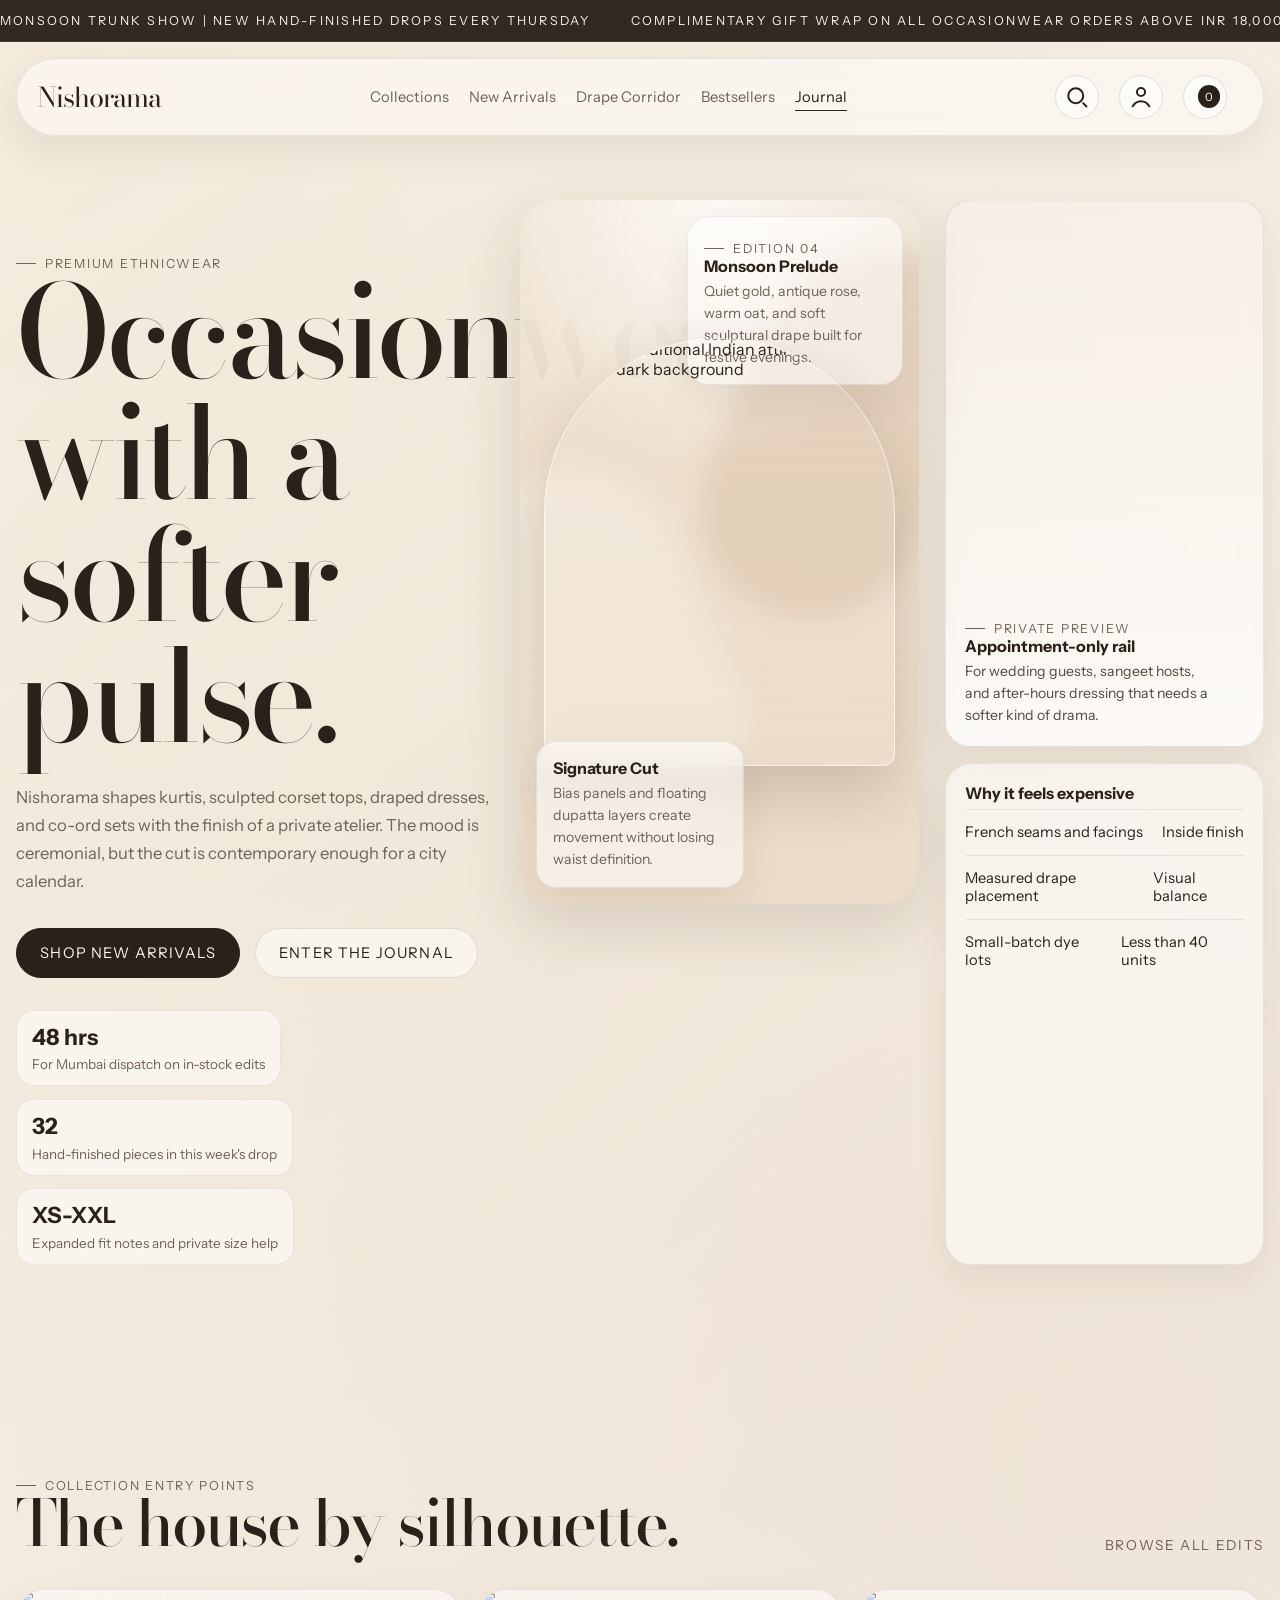
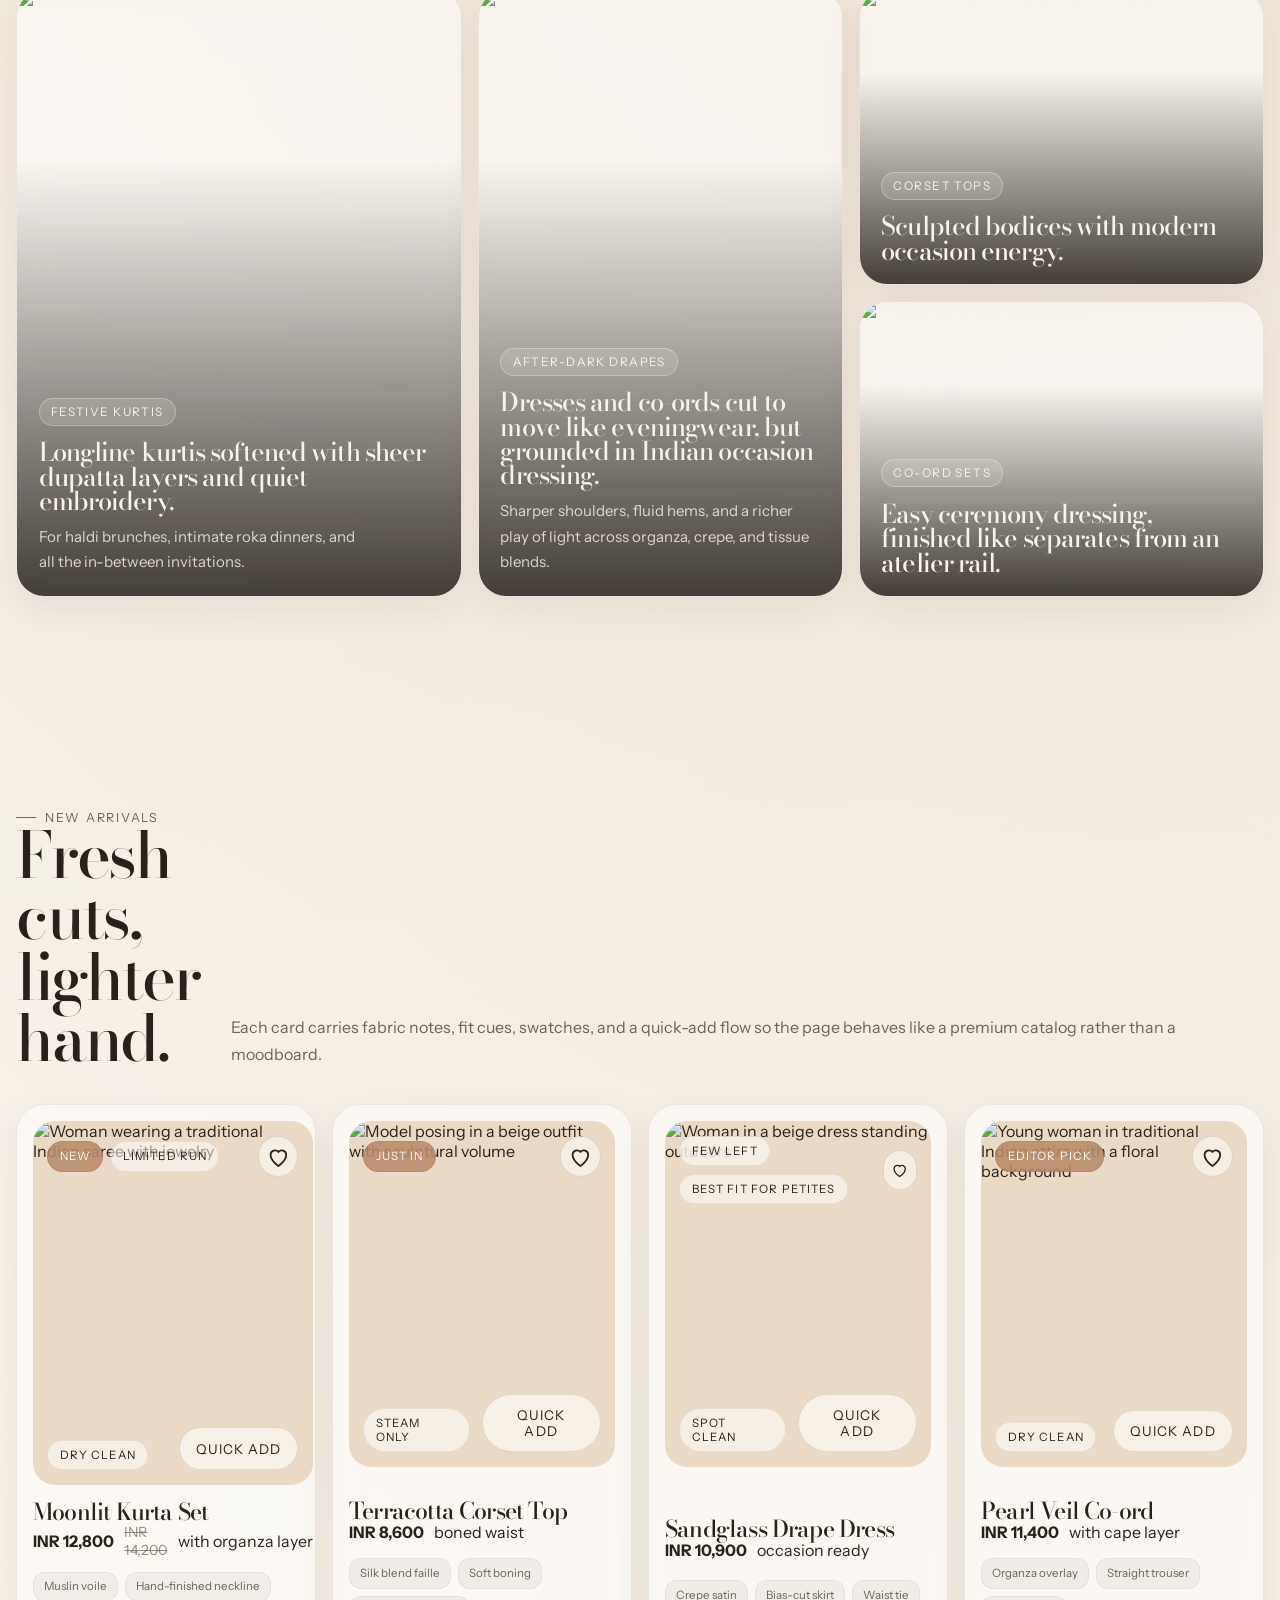
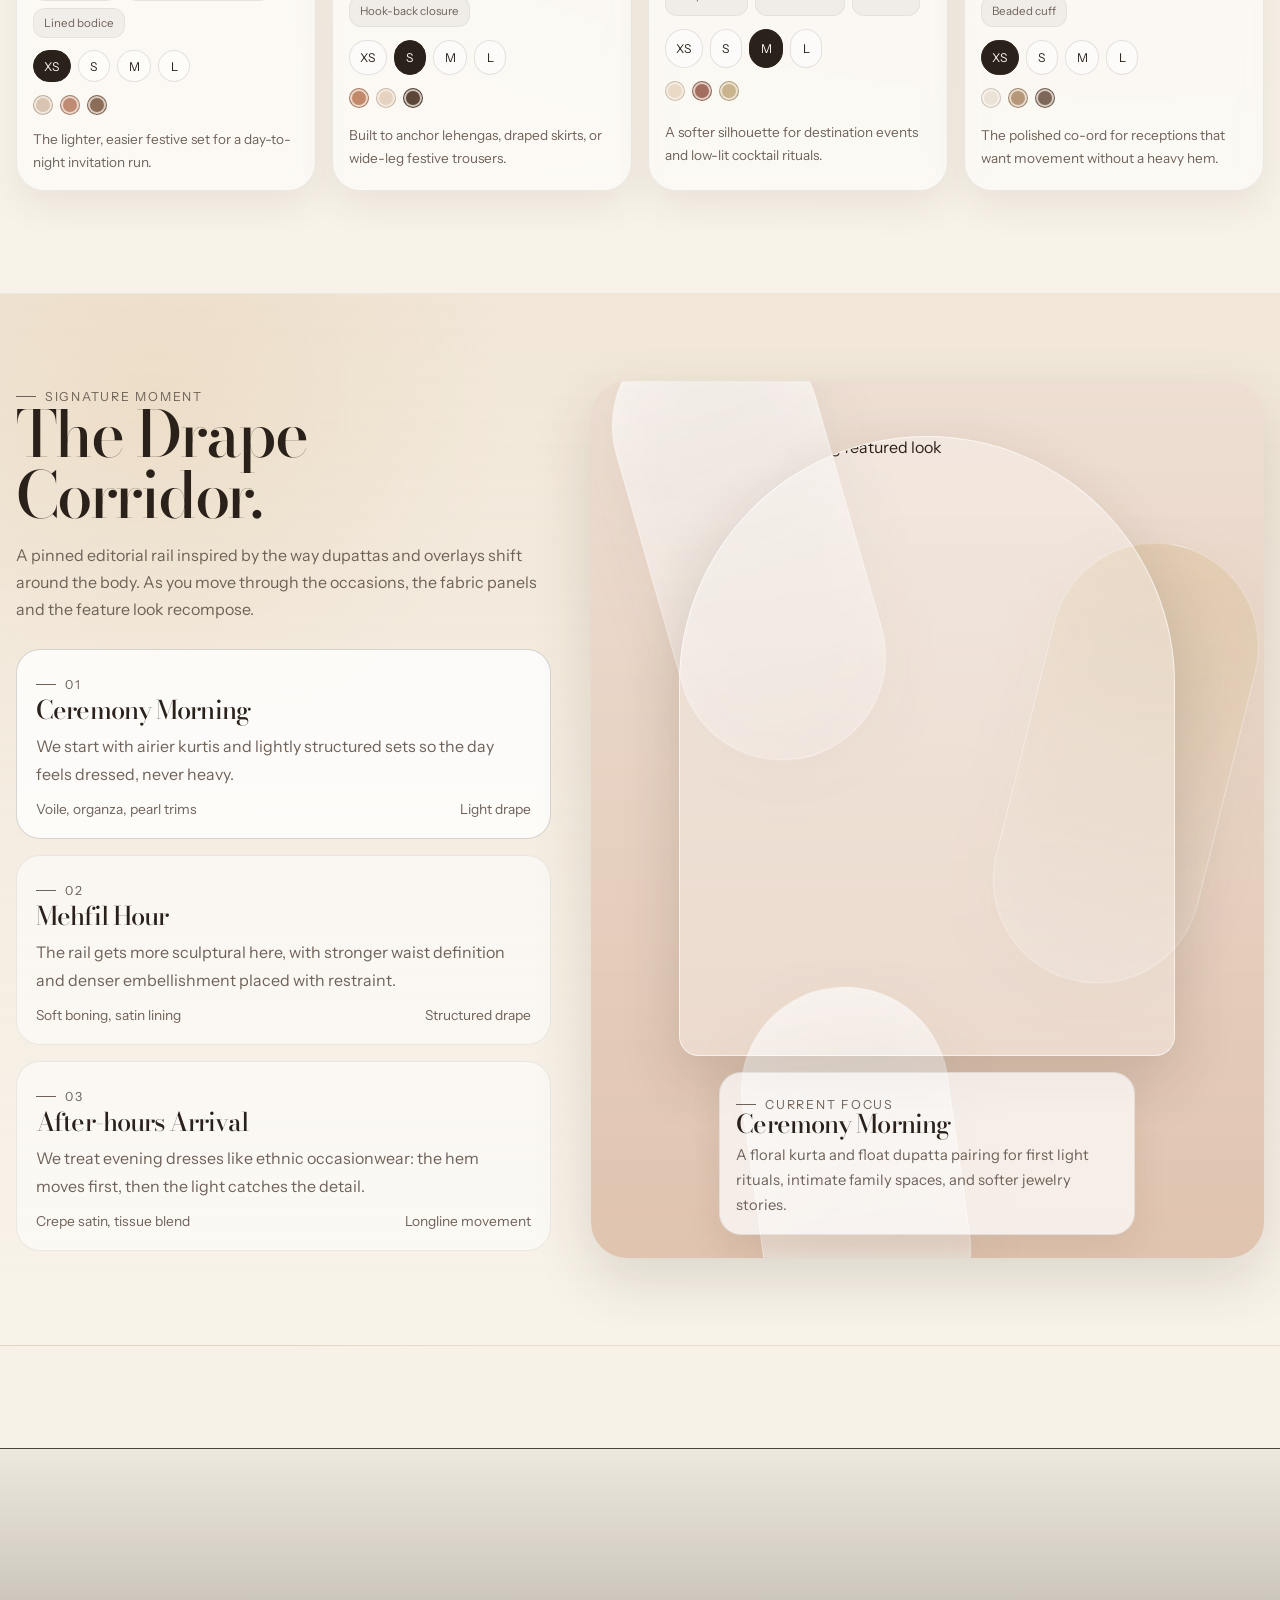
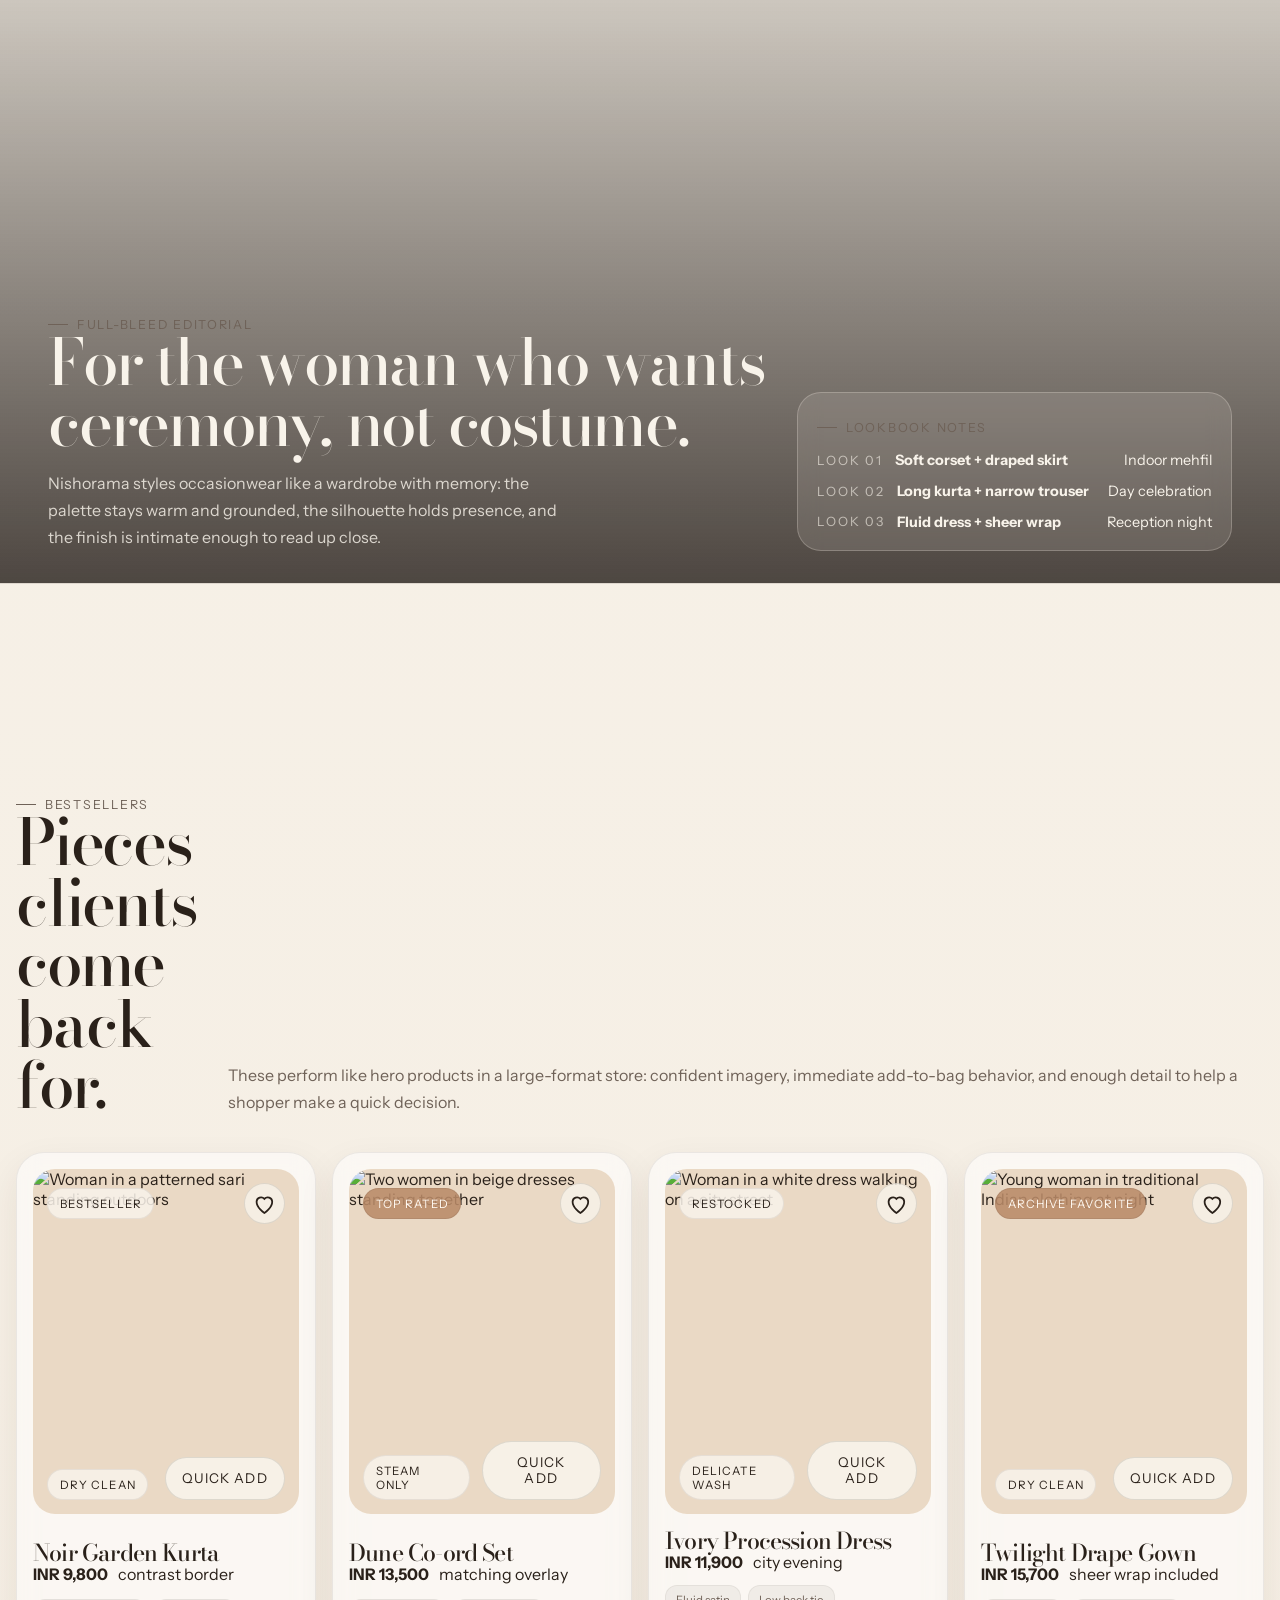
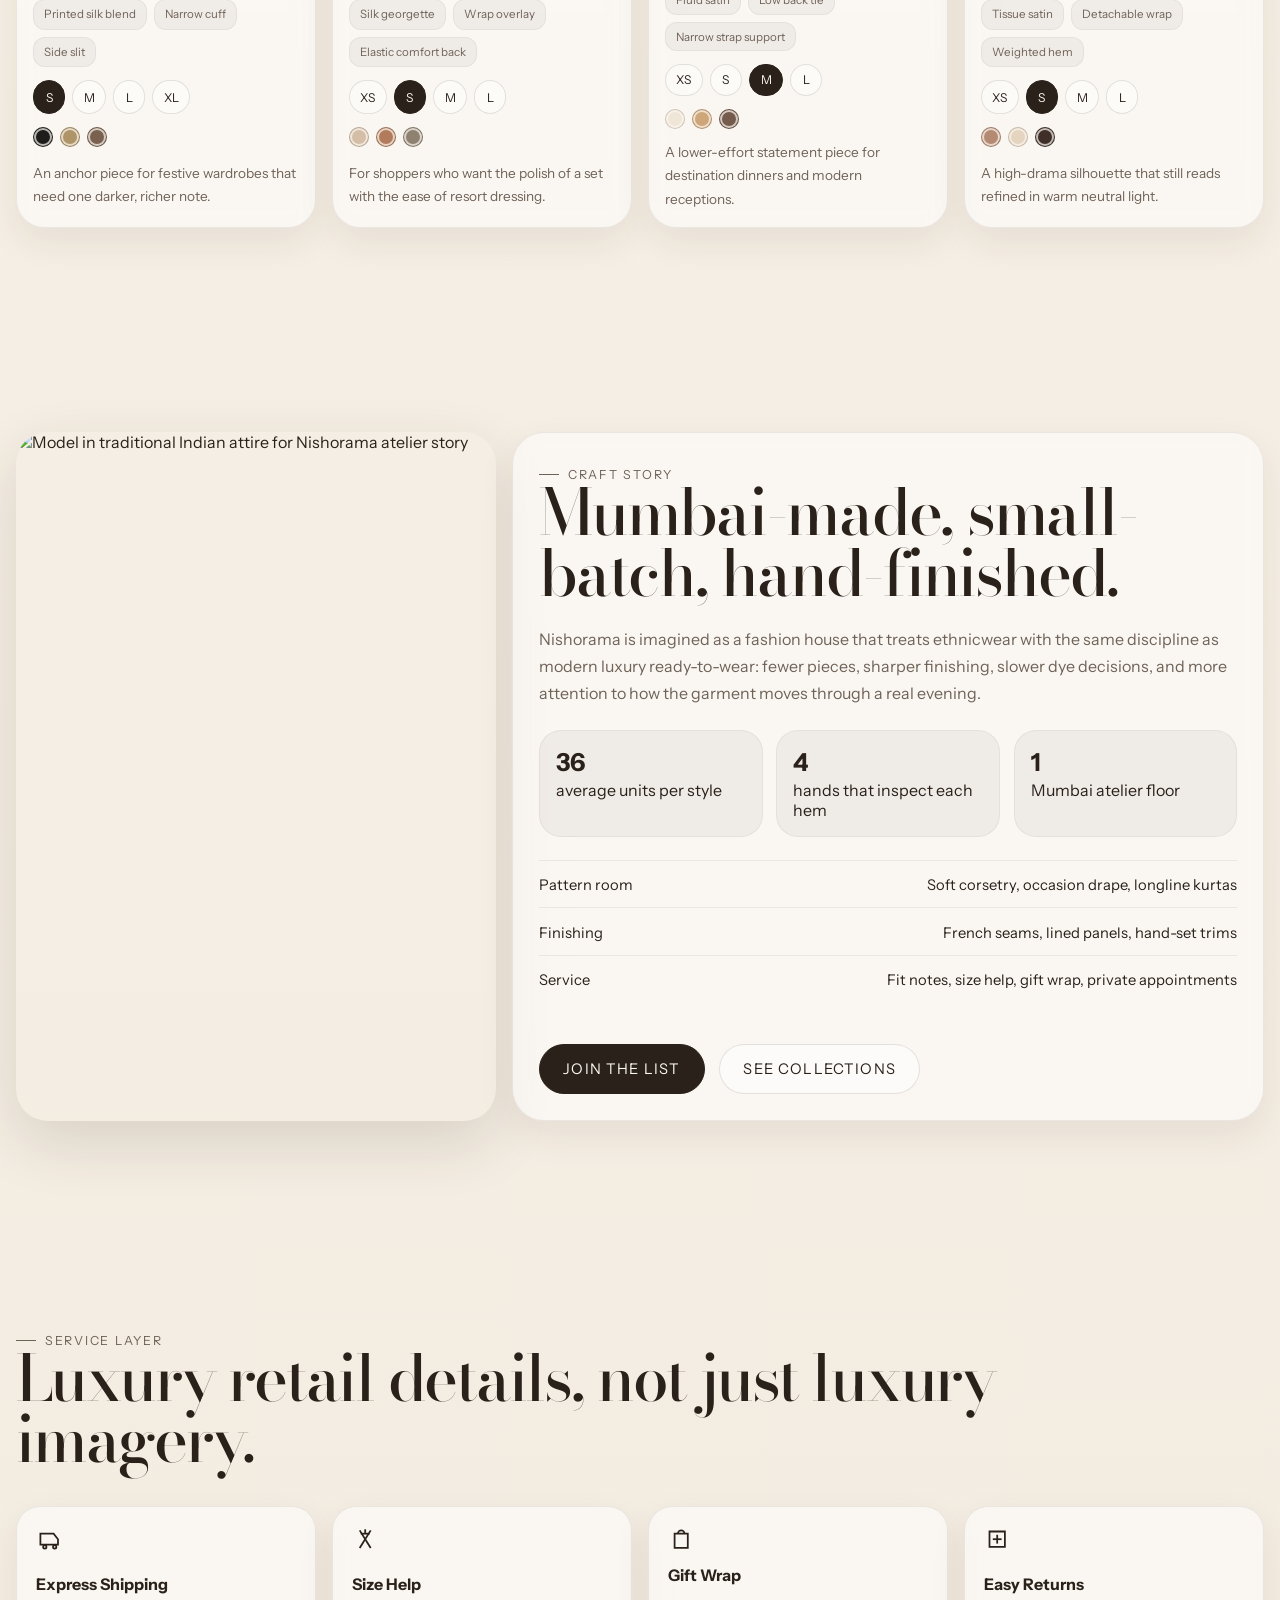
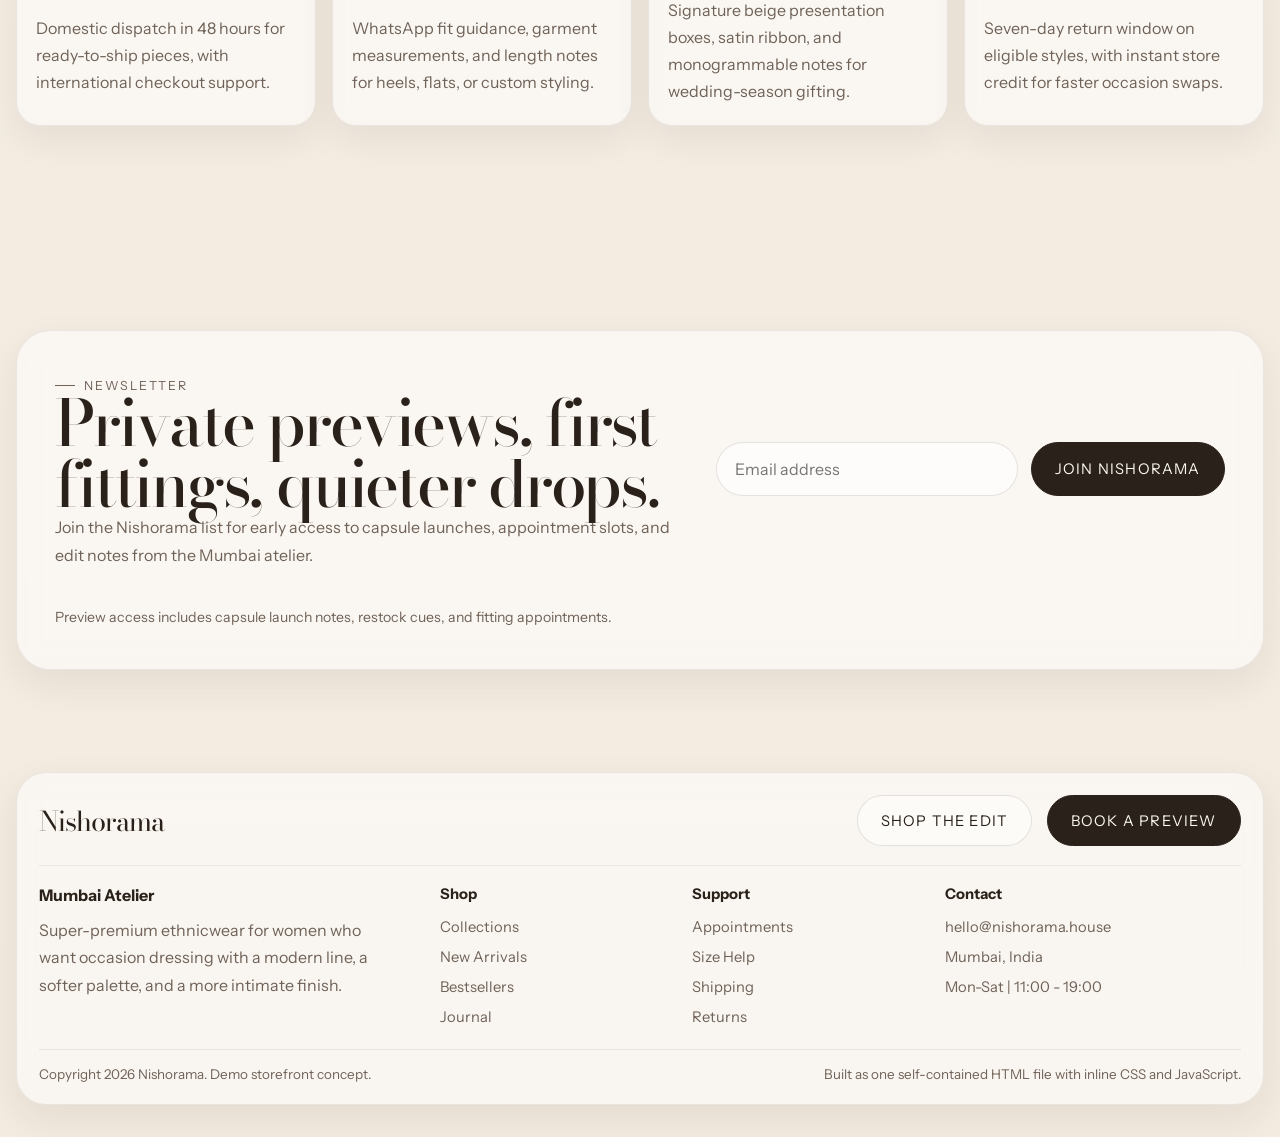
==== index.html @ 2a175693 "polish storefront ux" ====
<!DOCTYPE html>
<html lang="en">
<head>
  <meta charset="UTF-8">
  <meta name="viewport" content="width=device-width, initial-scale=1.0">
  <title>Nishorama | Hand-finished Occasionwear</title>
  <meta
    name="description"
    content="Nishorama is a premium Mumbai-based women's ethnic-wear house for kurtis, sculpted corsets, dresses, and co-ord sets."
  >
  <style>
    @import url("https://fonts.googleapis.com/css2?family=Bodoni+Moda:opsz,wght@6..96,400;6..96,500;6..96,700&family=Instrument+Sans:wght@400;500;600;700&display=swap");

    :root {
      --bg: #f8f3ea;
      --bg-soft: #fbf8f2;
      --card: #f5ecdf;
      --card-strong: #ead9c5;
      --sand: #d8b89a;
      --clay: #b98a68;
      --gold: #d1ad77;
      --ink: #2a211a;
      --muted: #6f6258;
      --line: rgba(42, 33, 26, 0.12);
      --line-strong: rgba(42, 33, 26, 0.22);
      --shadow: 0 22px 60px rgba(59, 40, 25, 0.14);
      --shadow-soft: 0 14px 36px rgba(59, 40, 25, 0.08);
      --radius-xl: 36px;
      --radius-lg: 24px;
      --radius-md: 18px;
      --radius-sm: 999px;
      --max-width: 1440px;
      --gutter: clamp(1rem, 2vw, 2rem);
      --section-space: clamp(4.5rem, 8vw, 8rem);
      --transition: 240ms ease;
      --hero-tone: #efe2d1;
      color-scheme: light;
    }

    * {
      box-sizing: border-box;
    }

    html {
      scroll-behavior: smooth;
    }

    body {
      margin: 0;
      font-family: "Instrument Sans", sans-serif;
      background:
        radial-gradient(circle at top left, rgba(209, 173, 119, 0.16), transparent 28%),
        radial-gradient(circle at 88% 16%, rgba(185, 138, 104, 0.14), transparent 26%),
        linear-gradient(180deg, #fbf8f2 0%, #f8f3ea 34%, #f3ebe0 100%);
      color: var(--ink);
      min-width: 320px;
    }

    img {
      max-width: 100%;
      display: block;
    }

    a {
      color: inherit;
      text-decoration: none;
    }

    button,
    input {
      font: inherit;
    }

    button {
      cursor: pointer;
      border: 0;
      background: none;
      color: inherit;
    }

    :focus-visible {
      outline: 2px solid var(--ink);
      outline-offset: 3px;
    }

    .skip-link {
      position: absolute;
      left: 1rem;
      top: -3rem;
      z-index: 100;
      padding: 0.75rem 1rem;
      background: var(--ink);
      color: var(--bg-soft);
      border-radius: 999px;
      transition: top var(--transition);
    }

    .skip-link:focus {
      top: 1rem;
    }

    .visually-hidden {
      position: absolute;
      width: 1px;
      height: 1px;
      padding: 0;
      margin: -1px;
      overflow: hidden;
      clip: rect(0, 0, 0, 0);
      white-space: nowrap;
      border: 0;
    }

    .page-shell {
      overflow-x: clip;
    }

    .section {
      width: min(calc(100% - 2rem), var(--max-width));
      margin: 0 auto;
      padding: var(--section-space) 0;
    }

    .section-head {
      display: grid;
      grid-template-columns: 1fr auto;
      gap: 1rem 2rem;
      align-items: end;
      margin-bottom: 2.25rem;
    }

    .eyebrow,
    .meta-label {
      display: inline-flex;
      align-items: center;
      gap: 0.55rem;
      font-size: 0.78rem;
      letter-spacing: 0.14em;
      text-transform: uppercase;
      color: var(--muted);
    }

    .eyebrow::before,
    .meta-label::before {
      content: "";
      width: 1.25rem;
      height: 1px;
      background: currentColor;
    }

    h1,
    h2,
    h3,
    .display {
      font-family: "Bodoni Moda", serif;
      font-weight: 500;
      line-height: 0.95;
      letter-spacing: -0.035em;
      margin: 0;
    }

    h1 {
      font-size: clamp(3.8rem, 11vw, 8rem);
    }

    h2 {
      font-size: clamp(2.5rem, 5vw, 4.75rem);
    }

    h3 {
      font-size: clamp(1.4rem, 2vw, 2rem);
    }

    p {
      margin: 0;
      color: var(--muted);
      line-height: 1.7;
    }

    .announcement {
      position: sticky;
      top: 0;
      z-index: 40;
      background: rgba(42, 33, 26, 0.96);
      color: #f8f3ea;
      overflow: hidden;
      border-bottom: 1px solid rgba(255, 255, 255, 0.08);
    }

    .announcement-track {
      display: flex;
      gap: 2.5rem;
      white-space: nowrap;
      padding: 0.8rem 0;
      font-size: 0.78rem;
      letter-spacing: 0.18em;
      text-transform: uppercase;
      animation: ticker 20s linear infinite;
    }

    .announcement-track span {
      flex: none;
    }

    @keyframes ticker {
      from {
        transform: translateX(0);
      }

      to {
        transform: translateX(-50%);
      }
    }

    .site-header {
      position: sticky;
      top: 2.55rem;
      z-index: 80;
      width: min(calc(100% - 2rem), var(--max-width));
      margin: 1rem auto 0;
    }

    .nav-shell {
      display: grid;
      grid-template-columns: auto 1fr auto auto;
      align-items: center;
      gap: 1rem;
      padding: 1rem 1.25rem;
      border: 1px solid rgba(42, 33, 26, 0.08);
      border-radius: 999px;
      background: rgba(251, 248, 242, 0.76);
      backdrop-filter: blur(20px);
      box-shadow: var(--shadow-soft);
    }

    .site-header.is-scrolled .nav-shell {
      padding: 0.78rem 1rem;
      box-shadow: 0 18px 34px rgba(59, 40, 25, 0.1);
    }

    .brand {
      font-family: "Bodoni Moda", serif;
      font-size: 1.7rem;
      letter-spacing: -0.04em;
    }

    .nav-links,
    .nav-tools {
      display: flex;
      align-items: center;
      gap: 1.25rem;
      font-size: 0.92rem;
    }

    .nav-links {
      justify-content: center;
      color: var(--muted);
    }

    .nav-link {
      position: relative;
      padding: 0.35rem 0;
    }

    .nav-link::after {
      content: "";
      position: absolute;
      left: 0;
      bottom: 0;
      width: 100%;
      height: 1px;
      background: var(--ink);
      transform: scaleX(0);
      transform-origin: left;
      transition: transform var(--transition);
    }

    .nav-link:hover::after,
    .nav-link:focus-visible::after {
      transform: scaleX(1);
    }

    .nav-link.is-active {
      color: var(--ink);
    }

    .nav-link.is-active::after {
      transform: scaleX(1);
    }

    .tool-button,
    .menu-toggle,
    .chip-button,
    .wishlist,
    .quick-add {
      display: inline-flex;
      align-items: center;
      justify-content: center;
      gap: 0.5rem;
      border: 1px solid var(--line);
      border-radius: 999px;
      transition:
        transform var(--transition),
        background var(--transition),
        border-color var(--transition),
        color var(--transition);
    }

    .tool-button,
    .menu-toggle {
      width: 2.75rem;
      height: 2.75rem;
      background: rgba(255, 255, 255, 0.6);
    }

    .tool-button.is-active {
      background: var(--ink);
      color: var(--bg-soft);
      border-color: var(--ink);
    }

    .tool-button:hover,
    .menu-toggle:hover,
    .chip-button:hover,
    .wishlist:hover,
    .quick-add:hover {
      transform: translateY(-2px);
      border-color: var(--line-strong);
    }

    .bag-count {
      min-width: 1.4rem;
      height: 1.4rem;
      padding: 0 0.3rem;
      border-radius: 999px;
      background: var(--ink);
      color: var(--bg-soft);
      font-size: 0.72rem;
      display: inline-flex;
      align-items: center;
      justify-content: center;
    }

    .menu-toggle {
      display: none;
    }

    .mobile-menu {
      margin-top: 0.75rem;
      padding: 1rem;
      border-radius: 28px;
      border: 1px solid rgba(42, 33, 26, 0.08);
      background: rgba(251, 248, 242, 0.92);
      backdrop-filter: blur(16px);
      box-shadow: var(--shadow-soft);
    }

    .mobile-menu nav {
      display: grid;
      gap: 1rem;
    }

    .panel-layer {
      position: fixed;
      inset: 0;
      z-index: 60;
      display: grid;
      place-items: start center;
      pointer-events: none;
    }

    .panel-layer[hidden] {
      display: none;
    }

    .panel-backdrop {
      position: absolute;
      inset: 0;
      background: rgba(42, 33, 26, 0.24);
      backdrop-filter: blur(10px);
      opacity: 0;
      transition: opacity var(--transition);
    }

    .panel-layer.is-open {
      pointer-events: auto;
    }

    .panel-layer.is-open .panel-backdrop {
      opacity: 1;
    }

    .site-panel {
      position: absolute;
      top: 6rem;
      width: min(calc(100% - 2rem), 32rem);
      background: rgba(251, 248, 242, 0.96);
      border: 1px solid rgba(42, 33, 26, 0.08);
      border-radius: 32px;
      box-shadow: 0 34px 80px rgba(58, 40, 25, 0.18);
      backdrop-filter: blur(18px);
      padding: 1.25rem;
      opacity: 0;
      transform: translateY(-0.85rem) scale(0.98);
      transition:
        opacity var(--transition),
        transform var(--transition);
    }

    .site-panel[hidden] {
      display: none;
    }

    .site-panel.is-open {
      opacity: 1;
      transform: translateY(0) scale(1);
    }

    .search-panel {
      left: 50%;
      transform: translate(-50%, -0.85rem) scale(0.98);
      width: min(calc(100% - 2rem), 56rem);
    }

    .search-panel.is-open {
      transform: translate(-50%, 0) scale(1);
    }

    .drawer-panel {
      right: 1rem;
      width: min(calc(100% - 1rem), 27rem);
      max-height: calc(100vh - 8rem);
      overflow: auto;
    }

    .panel-head,
    .panel-foot,
    .cart-item,
    .account-service,
    .account-tabs,
    .search-toolbar,
    .search-result,
    .search-suggestions,
    .cart-summary {
      display: grid;
      gap: 0.9rem;
    }

    .panel-head {
      grid-template-columns: 1fr auto;
      align-items: start;
      padding-bottom: 1rem;
      border-bottom: 1px solid rgba(42, 33, 26, 0.08);
      margin-bottom: 1rem;
    }

    .panel-head p {
      max-width: 24rem;
      font-size: 0.94rem;
    }

    .panel-close {
      width: 2.5rem;
      height: 2.5rem;
      border-radius: 999px;
      border: 1px solid var(--line);
      background: rgba(255, 255, 255, 0.66);
      display: inline-flex;
      align-items: center;
      justify-content: center;
    }

    .search-grid {
      display: grid;
      grid-template-columns: minmax(0, 0.95fr) minmax(0, 1.05fr);
      gap: 1rem;
      align-items: start;
    }

    .search-box {
      display: flex;
      align-items: center;
      gap: 0.8rem;
      border-radius: 999px;
      border: 1px solid rgba(42, 33, 26, 0.1);
      background: rgba(255, 255, 255, 0.8);
      padding: 0.95rem 1rem;
    }

    .search-box input {
      flex: 1;
      border: 0;
      background: transparent;
      color: var(--ink);
      padding: 0;
    }

    .filter-chips {
      display: flex;
      flex-wrap: wrap;
      gap: 0.55rem;
    }

    .filter-chip {
      padding: 0.62rem 0.88rem;
      border-radius: 999px;
      border: 1px solid rgba(42, 33, 26, 0.1);
      background: rgba(255, 255, 255, 0.68);
      font-size: 0.82rem;
      transition:
        background var(--transition),
        color var(--transition),
        border-color var(--transition),
        transform var(--transition);
    }

    .filter-chip.is-active {
      background: var(--ink);
      color: var(--bg-soft);
      border-color: var(--ink);
    }

    .search-suggestions {
      padding: 1rem;
      border-radius: 24px;
      border: 1px solid rgba(42, 33, 26, 0.08);
      background: rgba(255, 255, 255, 0.56);
    }

    .search-suggestions ul {
      list-style: none;
      padding: 0;
      margin: 0;
      display: grid;
      gap: 0.7rem;
      font-size: 0.92rem;
      color: var(--muted);
    }

    .search-results {
      display: grid;
      gap: 0.75rem;
      max-height: 24rem;
      overflow: auto;
      padding-right: 0.2rem;
    }

    .search-result {
      padding: 1rem;
      border-radius: 22px;
      border: 1px solid rgba(42, 33, 26, 0.08);
      background: rgba(255, 255, 255, 0.7);
      transition:
        transform var(--transition),
        border-color var(--transition),
        background var(--transition);
    }

    .search-result:hover {
      transform: translateY(-2px);
      border-color: rgba(42, 33, 26, 0.16);
      background: rgba(255, 255, 255, 0.88);
    }

    .search-result-top,
    .cart-item-top,
    .cart-summary-row,
    .account-tab-row {
      display: flex;
      justify-content: space-between;
      gap: 1rem;
      align-items: center;
    }

    .search-result-top strong,
    .cart-item-top strong {
      color: var(--ink);
    }

    .search-result-actions,
    .account-actions {
      display: flex;
      flex-wrap: wrap;
      gap: 0.6rem;
      align-items: center;
    }

    .inline-link {
      font-size: 0.84rem;
      letter-spacing: 0.08em;
      text-transform: uppercase;
      color: var(--muted);
    }

    .search-empty,
    .empty-state {
      padding: 1.3rem;
      border-radius: 22px;
      border: 1px dashed rgba(42, 33, 26, 0.16);
      background: rgba(255, 255, 255, 0.42);
    }

    .account-tabs {
      gap: 0.8rem;
    }

    .account-tab-row {
      flex-wrap: wrap;
    }

    .account-tab {
      padding: 0.72rem 0.9rem;
      border-radius: 999px;
      border: 1px solid rgba(42, 33, 26, 0.1);
      background: rgba(255, 255, 255, 0.68);
      font-size: 0.84rem;
    }

    .account-tab.is-active {
      background: var(--ink);
      color: var(--bg-soft);
      border-color: var(--ink);
    }

    .account-pane {
      display: none;
      gap: 1rem;
    }

    .account-pane.is-active {
      display: grid;
    }

    .account-service {
      padding: 1rem;
      border-radius: 24px;
      border: 1px solid rgba(42, 33, 26, 0.08);
      background: rgba(255, 255, 255, 0.6);
    }

    .benefit-list {
      list-style: none;
      padding: 0;
      margin: 0;
      display: grid;
      gap: 0.75rem;
      color: var(--muted);
      font-size: 0.92rem;
    }

    .benefit-list li {
      display: flex;
      justify-content: space-between;
      gap: 1rem;
      padding-top: 0.75rem;
      border-top: 1px solid rgba(42, 33, 26, 0.08);
    }

    .cart-list {
      display: grid;
      gap: 0.8rem;
    }

    .cart-item {
      padding: 1rem;
      border-radius: 22px;
      border: 1px solid rgba(42, 33, 26, 0.08);
      background: rgba(255, 255, 255, 0.72);
    }

    .cart-meta {
      display: flex;
      flex-wrap: wrap;
      gap: 0.45rem 0.8rem;
      color: var(--muted);
      font-size: 0.84rem;
    }

    .cart-quantity {
      display: inline-flex;
      align-items: center;
      gap: 0.55rem;
      width: fit-content;
      padding: 0.35rem 0.45rem;
      border-radius: 999px;
      border: 1px solid rgba(42, 33, 26, 0.08);
      background: rgba(255, 255, 255, 0.68);
    }

    .cart-quantity button,
    .remove-item {
      padding: 0.2rem 0.42rem;
      border-radius: 999px;
      border: 1px solid transparent;
      transition: background var(--transition), border-color var(--transition);
    }

    .cart-quantity button:hover,
    .remove-item:hover {
      background: rgba(42, 33, 26, 0.06);
      border-color: rgba(42, 33, 26, 0.08);
    }

    .cart-summary {
      padding: 1rem;
      border-radius: 24px;
      border: 1px solid rgba(42, 33, 26, 0.08);
      background: rgba(42, 33, 26, 0.04);
    }

    .panel-foot {
      margin-top: 1rem;
      padding-top: 1rem;
      border-top: 1px solid rgba(42, 33, 26, 0.08);
    }

    .button.ghost {
      background: rgba(255, 255, 255, 0.64);
      color: var(--ink);
    }

    .toast {
      position: fixed;
      right: 1rem;
      bottom: 1rem;
      z-index: 70;
      min-width: 16rem;
      max-width: 22rem;
      padding: 0.95rem 1rem;
      border-radius: 22px;
      border: 1px solid rgba(42, 33, 26, 0.08);
      background: rgba(42, 33, 26, 0.94);
      color: var(--bg-soft);
      box-shadow: var(--shadow);
      opacity: 0;
      transform: translateY(1rem);
      pointer-events: none;
      transition:
        opacity var(--transition),
        transform var(--transition);
    }

    .toast.is-visible {
      opacity: 1;
      transform: translateY(0);
    }

    .hero {
      padding-top: clamp(2.5rem, 5vw, 4rem);
    }

    .hero-grid {
      display: grid;
      grid-template-columns: minmax(0, 1.2fr) minmax(320px, 1fr) minmax(0, 0.8fr);
      gap: clamp(1.25rem, 2vw, 2rem);
      align-items: start;
    }

    .hero-copy {
      padding-top: clamp(1rem, 4vw, 3rem);
    }

    .hero-copy p {
      max-width: 35rem;
      margin-top: 1.6rem;
      font-size: 1.04rem;
    }

    .hero-actions,
    .hero-metrics,
    .footer-top,
    .newsletter-actions {
      display: flex;
      flex-wrap: wrap;
      gap: 0.9rem;
      align-items: center;
    }

    .hero-actions {
      margin-top: 2rem;
    }

    .button {
      display: inline-flex;
      align-items: center;
      gap: 0.75rem;
      padding: 0.95rem 1.45rem;
      border-radius: 999px;
      font-size: 0.92rem;
      letter-spacing: 0.08em;
      text-transform: uppercase;
      border: 1px solid var(--line);
      transition:
        transform var(--transition),
        background var(--transition),
        color var(--transition),
        border-color var(--transition);
    }

    .button.primary {
      background: var(--ink);
      color: var(--bg-soft);
      border-color: var(--ink);
    }

    .button.secondary {
      background: rgba(255, 255, 255, 0.52);
    }

    .button:hover {
      transform: translateY(-2px);
    }

    .hero-metrics {
      margin-top: 2rem;
      gap: 0.8rem;
    }

    .metric-chip {
      padding: 0.75rem 0.95rem;
      background: rgba(255, 255, 255, 0.52);
      border: 1px solid rgba(42, 33, 26, 0.08);
      border-radius: 18px;
      min-width: 10rem;
    }

    .metric-chip strong {
      display: block;
      font-size: 1.4rem;
      color: var(--ink);
      margin-bottom: 0.15rem;
    }

    .metric-chip span {
      font-size: 0.84rem;
      color: var(--muted);
    }

    .hero-stage {
      position: relative;
      min-height: 44rem;
      display: grid;
      place-items: center;
      padding: 1.5rem;
      border-radius: var(--radius-xl);
      overflow: hidden;
      background:
        radial-gradient(circle at top, rgba(255, 255, 255, 0.8), transparent 36%),
        linear-gradient(180deg, var(--hero-tone), rgba(234, 217, 197, 0.84));
      box-shadow: var(--shadow);
      isolation: isolate;
    }

    .hero-stage::before,
    .hero-stage::after {
      content: "";
      position: absolute;
      inset: auto auto 8% -8%;
      width: 14rem;
      height: 24rem;
      border-radius: 999px;
      background: rgba(255, 255, 255, 0.24);
      filter: blur(12px);
      transform: rotate(-24deg);
      z-index: -1;
    }

    .hero-stage::after {
      inset: 6% -9% auto auto;
      transform: rotate(24deg);
      background: rgba(185, 138, 104, 0.18);
    }

    .hero-image {
      position: relative;
      width: min(100%, 30rem);
      aspect-ratio: 0.82;
      border-radius: 24rem 24rem 1.6rem 1.6rem;
      overflow: hidden;
      border: 1px solid rgba(255, 255, 255, 0.65);
      box-shadow: 0 28px 60px rgba(61, 41, 28, 0.18);
      animation: floatFigure 8s ease-in-out infinite;
    }

    @keyframes floatFigure {
      0%,
      100% {
        transform: translateY(0);
      }

      50% {
        transform: translateY(-10px);
      }
    }

    .hero-image img {
      width: 100%;
      height: 100%;
      object-fit: cover;
    }

    .hero-note,
    .hero-index,
    .hero-side-card,
    .entry-card,
    .product-card,
    .story-panel,
    .feature,
    .newsletter,
    .footer-shell {
      background: rgba(255, 255, 255, 0.52);
      border: 1px solid rgba(42, 33, 26, 0.08);
      box-shadow: var(--shadow-soft);
      backdrop-filter: blur(10px);
    }

    .hero-note {
      position: absolute;
      left: 1rem;
      bottom: 1rem;
      max-width: 13rem;
      padding: 1rem;
      border-radius: 20px;
    }

    .hero-note strong,
    .hero-index strong,
    .hero-side-card strong {
      display: block;
      color: var(--ink);
      margin-bottom: 0.35rem;
    }

    .hero-note p,
    .hero-index p,
    .hero-side-card p {
      font-size: 0.88rem;
      line-height: 1.55;
    }

    .hero-index {
      position: absolute;
      right: 1rem;
      top: 1rem;
      padding: 1rem;
      border-radius: 22px;
      width: min(13.5rem, calc(100% - 3rem));
    }

    .hero-side {
      display: grid;
      gap: 1rem;
      align-self: stretch;
    }

    .hero-side-card {
      padding: 1.2rem;
      border-radius: 26px;
    }

    .hero-side-card.large {
      min-height: 17rem;
      display: grid;
      align-content: end;
      background:
        linear-gradient(180deg, rgba(255, 255, 255, 0.2), rgba(255, 255, 255, 0.76)),
        url("https://unsplash.com/photos/MOXm5jc8I0A/download?force=true&w=900&q=80") center/cover;
      color: var(--ink);
    }

    .hero-side-card.large p {
      color: rgba(42, 33, 26, 0.82);
      max-width: 16rem;
    }

    .hero-side-list {
      display: grid;
      gap: 0.85rem;
    }

    .hero-side-list div {
      display: flex;
      justify-content: space-between;
      gap: 1rem;
      padding-top: 0.85rem;
      border-top: 1px solid rgba(42, 33, 26, 0.08);
      font-size: 0.92rem;
    }

    .collections-grid {
      display: grid;
      grid-template-columns: 1.1fr 0.9fr 1fr;
      grid-template-areas:
        "tall wide small-a"
        "tall wide small-b";
      gap: 1rem;
    }

    .entry-card {
      position: relative;
      min-height: 16rem;
      padding: 1.35rem;
      border-radius: 28px;
      overflow: hidden;
      display: grid;
      align-content: end;
      color: #f8f3ea;
      isolation: isolate;
    }

    .entry-card::before {
      content: "";
      position: absolute;
      inset: 0;
      background: linear-gradient(180deg, transparent 28%, rgba(28, 21, 16, 0.82) 100%);
      z-index: -1;
    }

    .entry-card img {
      position: absolute;
      inset: 0;
      width: 100%;
      height: 100%;
      object-fit: cover;
      z-index: -2;
      transition: transform 700ms ease;
    }

    .entry-card:hover img,
    .entry-card:focus-visible img {
      transform: scale(1.05);
    }

    .entry-card.tall {
      grid-area: tall;
      min-height: 38rem;
    }

    .entry-card.wide {
      grid-area: wide;
      min-height: 38rem;
    }

    .entry-card.small-a {
      grid-area: small-a;
    }

    .entry-card.small-b {
      grid-area: small-b;
    }

    .entry-card .chip {
      width: fit-content;
      padding: 0.38rem 0.7rem;
      border-radius: 999px;
      background: rgba(248, 243, 234, 0.14);
      border: 1px solid rgba(248, 243, 234, 0.32);
      font-size: 0.74rem;
      letter-spacing: 0.12em;
      text-transform: uppercase;
      margin-bottom: 0.9rem;
    }

    .entry-card p {
      color: rgba(248, 243, 234, 0.82);
      max-width: 20rem;
      margin-top: 0.65rem;
      font-size: 0.94rem;
    }

    .section-link {
      font-size: 0.86rem;
      letter-spacing: 0.12em;
      text-transform: uppercase;
      color: var(--muted);
    }

    .product-grid {
      display: grid;
      grid-template-columns: repeat(4, minmax(0, 1fr));
      gap: 1rem;
    }

    .product-card {
      display: grid;
      gap: 1rem;
      padding: 1rem;
      border-radius: 28px;
      position: relative;
      overflow: hidden;
    }

    .product-card::after {
      content: "";
      position: absolute;
      inset: 0;
      background: linear-gradient(120deg, transparent 0%, rgba(255, 255, 255, 0.24) 45%, transparent 65%);
      transform: translateX(-110%);
      transition: transform 700ms ease;
      pointer-events: none;
    }

    .product-card:hover::after,
    .product-card:focus-within::after {
      transform: translateX(110%);
    }

    .product-card.is-highlighted {
      box-shadow: 0 0 0 2px rgba(185, 138, 104, 0.5), var(--shadow-soft);
    }

    .product-media {
      position: relative;
      border-radius: 22px;
      overflow: hidden;
      aspect-ratio: 0.77;
      background: #ead9c5;
    }

    .product-media img {
      width: 100%;
      height: 100%;
      object-fit: cover;
      transition:
        transform 700ms ease,
        filter 300ms ease;
    }

    .product-card:hover .product-media img,
    .product-card:focus-within .product-media img {
      transform: scale(1.04);
      filter: saturate(1.04);
    }

    .product-topline,
    .product-actions {
      position: absolute;
      left: 0.9rem;
      right: 0.9rem;
      display: flex;
      justify-content: space-between;
      align-items: center;
      gap: 0.75rem;
      z-index: 2;
    }

    .product-topline {
      top: 0.9rem;
    }

    .product-actions {
      bottom: 0.9rem;
      align-items: end;
    }

    .badge-stack,
    .tag-list,
    .size-row,
    .swatch-row {
      display: flex;
      flex-wrap: wrap;
      gap: 0.45rem;
    }

    .badge {
      padding: 0.46rem 0.7rem;
      border-radius: 999px;
      font-size: 0.72rem;
      letter-spacing: 0.1em;
      text-transform: uppercase;
      background: rgba(248, 243, 234, 0.86);
      color: var(--ink);
      border: 1px solid rgba(42, 33, 26, 0.08);
    }

    .badge.warm {
      background: rgba(185, 138, 104, 0.88);
      color: #fff9f2;
    }

    .badge.subtle {
      background: rgba(255, 255, 255, 0.52);
    }

    .wishlist {
      width: 2.55rem;
      height: 2.55rem;
      background: rgba(248, 243, 234, 0.82);
    }

    .wishlist[aria-pressed="true"] {
      background: var(--ink);
      color: var(--bg-soft);
      border-color: var(--ink);
    }

    .quick-add {
      padding: 0.78rem 1rem;
      background: rgba(248, 243, 234, 0.92);
      font-size: 0.84rem;
      letter-spacing: 0.08em;
      text-transform: uppercase;
    }

    .quick-add[data-added="true"] {
      background: var(--ink);
      border-color: var(--ink);
      color: var(--bg-soft);
    }

    .fabric-tag {
      padding: 0.42rem 0.62rem;
      border-radius: 12px;
      font-size: 0.72rem;
      color: var(--muted);
      background: rgba(42, 33, 26, 0.05);
      border: 1px solid rgba(42, 33, 26, 0.06);
    }

    .product-body {
      display: grid;
      gap: 0.8rem;
    }

    .product-title {
      display: flex;
      justify-content: space-between;
      align-items: start;
      gap: 1rem;
    }

    .product-title h3 {
      font-size: 1.45rem;
    }

    .product-title span,
    .price-line strong {
      font-size: 1rem;
      color: var(--ink);
      white-space: nowrap;
    }

    .price-line {
      display: flex;
      gap: 0.65rem;
      align-items: center;
      font-size: 0.88rem;
      color: var(--muted);
    }

    .price-line del {
      color: rgba(111, 98, 88, 0.72);
    }

    .chip-button {
      min-width: 2rem;
      padding: 0.46rem 0.65rem;
      background: rgba(255, 255, 255, 0.4);
      font-size: 0.76rem;
    }

    .chip-button.is-selected {
      background: var(--ink);
      color: var(--bg-soft);
      border-color: var(--ink);
    }

    .swatch {
      width: 1.25rem;
      height: 1.25rem;
      border-radius: 999px;
      border: 1px solid rgba(42, 33, 26, 0.16);
      box-shadow: inset 0 0 0 2px rgba(251, 248, 242, 0.7);
    }

    .product-note {
      font-size: 0.85rem;
    }

    .drape-corridor {
      padding: calc(var(--section-space) * 0.85) 0;
      background:
        radial-gradient(circle at 12% 10%, rgba(209, 173, 119, 0.18), transparent 24%),
        linear-gradient(180deg, rgba(239, 226, 209, 0.72), rgba(248, 243, 234, 0.9));
      border-top: 1px solid rgba(42, 33, 26, 0.06);
      border-bottom: 1px solid rgba(42, 33, 26, 0.06);
    }

    .corridor-shell {
      width: min(calc(100% - 2rem), var(--max-width));
      margin: 0 auto;
      display: grid;
      grid-template-columns: minmax(0, 0.9fr) minmax(320px, 1.1fr);
      gap: 1.5rem;
      align-items: start;
    }

    .corridor-copy {
      padding-right: 1rem;
    }

    .corridor-copy .section-head {
      grid-template-columns: 1fr;
      margin-bottom: 1.6rem;
    }

    .corridor-steps {
      display: grid;
      gap: 1rem;
    }

    .corridor-step {
      padding: 1.2rem 1.2rem 1.35rem;
      border-radius: 24px;
      border: 1px solid rgba(42, 33, 26, 0.08);
      background: rgba(255, 255, 255, 0.54);
      transition:
        transform var(--transition),
        border-color var(--transition),
        background var(--transition);
    }

    .corridor-step.is-active {
      transform: translateX(0.45rem);
      border-color: rgba(42, 33, 26, 0.18);
      background: rgba(255, 255, 255, 0.8);
    }

    .corridor-step h3 {
      margin-top: 0.35rem;
      margin-bottom: 0.7rem;
    }

    .corridor-meta {
      display: flex;
      justify-content: space-between;
      gap: 1rem;
      margin-top: 0.8rem;
      color: var(--muted);
      font-size: 0.86rem;
    }

    .corridor-stage {
      position: sticky;
      top: 7rem;
    }

    .corridor-visual {
      position: relative;
      min-height: 42rem;
      padding: 1.4rem;
      border-radius: 36px;
      background:
        linear-gradient(180deg, rgba(255, 255, 255, 0.55), rgba(255, 255, 255, 0.18)),
        var(--corridor-tone, #ead9c5);
      box-shadow: var(--shadow);
      overflow: hidden;
      isolation: isolate;
    }

    .fabric-panel {
      position: absolute;
      width: 13rem;
      height: 28rem;
      border-radius: 999px;
      background:
        linear-gradient(180deg, rgba(255, 255, 255, 0.55), rgba(255, 255, 255, 0.12)),
        rgba(255, 255, 255, 0.18);
      border: 1px solid rgba(255, 255, 255, 0.35);
      backdrop-filter: blur(8px);
      filter: drop-shadow(0 20px 30px rgba(56, 40, 26, 0.12));
      transform-origin: center;
    }

    .fabric-panel.one {
      top: -4rem;
      left: 8%;
      transform: rotate(-16deg);
    }

    .fabric-panel.two {
      top: 18%;
      right: 5%;
      transform: rotate(14deg);
      background:
        linear-gradient(180deg, rgba(209, 173, 119, 0.34), rgba(255, 255, 255, 0.08)),
        rgba(255, 255, 255, 0.12);
    }

    .fabric-panel.three {
      bottom: -6rem;
      left: 24%;
      transform: rotate(-8deg);
      height: 23rem;
    }

    .corridor-frame {
      position: relative;
      z-index: 2;
      display: grid;
      justify-items: center;
      gap: 1rem;
      padding-top: 2rem;
    }

    .corridor-image {
      width: min(100%, 31rem);
      aspect-ratio: 0.8;
      border-radius: 20rem 20rem 1.6rem 1.6rem;
      overflow: hidden;
      border: 1px solid rgba(255, 255, 255, 0.6);
      box-shadow: 0 24px 60px rgba(56, 40, 26, 0.16);
      background: rgba(255, 255, 255, 0.3);
    }

    .corridor-image img {
      width: 100%;
      height: 100%;
      object-fit: cover;
    }

    .corridor-caption {
      width: min(100%, 26rem);
      padding: 1rem;
      border-radius: 22px;
      background: rgba(255, 255, 255, 0.7);
      border: 1px solid rgba(42, 33, 26, 0.08);
      box-shadow: var(--shadow-soft);
    }

    .corridor-caption p {
      margin-top: 0.45rem;
      font-size: 0.92rem;
    }

    .lookbook {
      position: relative;
      min-height: 46rem;
      display: grid;
      align-items: end;
      margin: var(--section-space) 0;
      padding: 2rem;
      border-top: 1px solid rgba(42, 33, 26, 0.08);
      border-bottom: 1px solid rgba(42, 33, 26, 0.08);
      background:
        linear-gradient(180deg, rgba(24, 17, 13, 0.04), rgba(24, 17, 13, 0.76)),
        url("https://unsplash.com/photos/scTC9VKQPkk/download?force=true&w=1600&q=80") center/cover fixed;
      color: #f8f3ea;
    }

    .lookbook-content {
      width: min(calc(100% - 2rem), var(--max-width));
      margin: 0 auto;
      display: grid;
      grid-template-columns: minmax(0, 1.2fr) minmax(18rem, 0.72fr);
      gap: 1.5rem;
      align-items: end;
    }

    .lookbook-content p {
      color: rgba(248, 243, 234, 0.82);
      max-width: 33rem;
      margin-top: 1rem;
      font-size: 1rem;
    }

    .lookbook-card {
      padding: 1.2rem;
      border-radius: 24px;
      background: rgba(248, 243, 234, 0.12);
      border: 1px solid rgba(248, 243, 234, 0.24);
      backdrop-filter: blur(10px);
    }

    .lookbook-list {
      display: grid;
      gap: 0.8rem;
      margin-top: 1rem;
    }

    .lookbook-item {
      display: grid;
      grid-template-columns: auto 1fr auto;
      gap: 0.75rem;
      align-items: center;
      font-size: 0.9rem;
    }

    .lookbook-item span:first-child {
      opacity: 0.62;
      font-size: 0.8rem;
      letter-spacing: 0.14em;
      text-transform: uppercase;
    }

    .story-grid {
      display: grid;
      grid-template-columns: minmax(0, 0.78fr) minmax(0, 1.22fr);
      gap: 1rem;
      align-items: stretch;
    }

    .story-visual {
      position: relative;
      border-radius: 32px;
      overflow: hidden;
      min-height: 36rem;
      box-shadow: var(--shadow);
    }

    .story-visual img {
      width: 100%;
      height: 100%;
      object-fit: cover;
    }

    .story-panel {
      padding: clamp(1.4rem, 2vw, 2rem);
      border-radius: 32px;
      display: grid;
      gap: 1.4rem;
      align-content: start;
    }

    .story-stats {
      display: grid;
      grid-template-columns: repeat(3, minmax(0, 1fr));
      gap: 0.85rem;
    }

    .story-stats div {
      padding: 1rem;
      border-radius: 22px;
      background: rgba(42, 33, 26, 0.05);
      border: 1px solid rgba(42, 33, 26, 0.06);
    }

    .story-stats strong {
      display: block;
      font-size: 1.55rem;
      color: var(--ink);
      margin-bottom: 0.2rem;
    }

    .story-list {
      display: grid;
      gap: 0.85rem;
    }

    .story-list div {
      padding: 0.95rem 0 0;
      border-top: 1px solid rgba(42, 33, 26, 0.08);
      display: flex;
      justify-content: space-between;
      gap: 1rem;
      font-size: 0.92rem;
    }

    .trust-strip {
      display: grid;
      grid-template-columns: repeat(4, minmax(0, 1fr));
      gap: 1rem;
    }

    .feature {
      padding: 1.2rem;
      border-radius: 24px;
      display: grid;
      gap: 0.75rem;
    }

    .feature svg {
      width: 1.65rem;
      height: 1.65rem;
    }

    .newsletter {
      border-radius: 34px;
      padding: clamp(1.5rem, 3vw, 2.5rem);
      display: grid;
      grid-template-columns: minmax(0, 1fr) minmax(18rem, 0.8fr);
      gap: 1.5rem;
      align-items: center;
    }

    .newsletter form {
      display: flex;
      flex-wrap: wrap;
      gap: 0.8rem;
    }

    .newsletter-status {
      margin-top: 0.85rem;
      font-size: 0.88rem;
      color: var(--muted);
    }

    .newsletter input {
      min-width: 16rem;
      flex: 1 1 16rem;
      padding: 1rem 1.15rem;
      border-radius: 999px;
      border: 1px solid var(--line);
      background: rgba(255, 255, 255, 0.66);
      color: var(--ink);
    }

    .footer {
      padding: 0 0 2rem;
    }

    .footer-shell {
      width: min(calc(100% - 2rem), var(--max-width));
      margin: 0 auto;
      padding: 1.4rem;
      border-radius: 30px;
    }

    .footer-top {
      justify-content: space-between;
      padding-bottom: 1.2rem;
      border-bottom: 1px solid rgba(42, 33, 26, 0.08);
      margin-bottom: 1.2rem;
    }

    .footer-grid {
      display: grid;
      grid-template-columns: 1.3fr 0.8fr 0.8fr 1fr;
      gap: 1rem;
      align-items: start;
    }

    .footer-brand p {
      max-width: 22rem;
      margin-top: 0.75rem;
    }

    .footer-column {
      display: grid;
      gap: 0.75rem;
      font-size: 0.92rem;
      color: var(--muted);
    }

    .footer-column strong {
      color: var(--ink);
      margin-bottom: 0.2rem;
    }

    .footer-bottom {
      margin-top: 1.4rem;
      padding-top: 1rem;
      border-top: 1px solid rgba(42, 33, 26, 0.08);
      display: flex;
      flex-wrap: wrap;
      justify-content: space-between;
      gap: 0.8rem;
      font-size: 0.84rem;
      color: var(--muted);
    }

    [data-reveal] {
      opacity: 0;
      transform: translateY(32px);
      transition:
        opacity 640ms ease,
        transform 640ms ease;
    }

    [data-reveal].is-visible {
      opacity: 1;
      transform: translateY(0);
    }

    @media (max-width: 1120px) {
      .hero-grid,
      .lookbook-content,
      .story-grid,
      .newsletter,
      .corridor-shell,
      .search-grid,
      .footer-grid {
        grid-template-columns: 1fr;
      }

      .hero-side {
        grid-template-columns: repeat(2, minmax(0, 1fr));
      }

      .collections-grid,
      .product-grid,
      .trust-strip {
        grid-template-columns: repeat(2, minmax(0, 1fr));
      }

      .collections-grid {
        grid-template-areas:
          "tall wide"
          "small-a small-b";
      }

      .entry-card.tall,
      .entry-card.wide {
        min-height: 28rem;
      }

      .corridor-stage {
        position: static;
      }

      .lookbook {
        background-attachment: scroll;
      }
    }

    @media (max-width: 860px) {
      .site-header {
        top: 2.45rem;
      }

      .nav-shell {
        grid-template-columns: auto 1fr auto;
      }

      .nav-links,
      .nav-tools .tool-label {
        display: none;
      }

      .nav-tools {
        gap: 0.75rem;
      }

      .menu-toggle {
        display: inline-flex;
      }

      .hero-stage {
        min-height: 34rem;
      }

      .hero-side {
        grid-template-columns: 1fr;
      }

      .site-panel {
        top: 5.75rem;
      }

      .drawer-panel {
        right: 0.5rem;
        width: min(calc(100% - 1rem), 30rem);
      }

      .story-stats {
        grid-template-columns: 1fr;
      }
    }

    @media (max-width: 640px) {
      .section,
      .corridor-shell,
      .footer-shell,
      .lookbook-content {
        width: min(calc(100% - 1rem), var(--max-width));
      }

      .announcement-track {
        gap: 1.5rem;
        font-size: 0.7rem;
      }

      h1 {
        font-size: clamp(3rem, 17vw, 4.5rem);
      }

      h2 {
        font-size: clamp(2.2rem, 10vw, 3rem);
      }

      .hero-copy p,
      .lookbook-content p {
        font-size: 0.98rem;
      }

      .site-panel {
        top: 5rem;
        width: calc(100% - 1rem);
        border-radius: 26px;
        padding: 1rem;
      }

      .search-panel,
      .search-panel.is-open {
        left: 0.5rem;
        right: 0.5rem;
        transform: translate(0, 0);
      }

      .drawer-panel {
        right: 0.5rem;
        max-height: calc(100vh - 6rem);
      }

      .hero-index {
        position: static;
        width: 100%;
        margin-top: 1rem;
      }

      .hero-note {
        max-width: none;
      }

      .collections-grid,
      .product-grid,
      .trust-strip {
        grid-template-columns: 1fr;
      }

      .collections-grid {
        grid-template-areas:
          "tall"
          "wide"
          "small-a"
          "small-b";
      }

      .entry-card,
      .entry-card.tall,
      .entry-card.wide {
        min-height: 21rem;
      }

      .lookbook {
        min-height: 34rem;
        padding: 1.2rem;
      }

      .corridor-visual {
        min-height: 33rem;
      }

      .fabric-panel {
        width: 9rem;
        height: 18rem;
      }

      .newsletter form,
      .footer-top,
      .footer-bottom,
      .section-head,
      .product-title {
        grid-template-columns: 1fr;
      }

      .newsletter input {
        min-width: 0;
      }

      .hero-actions,
      .newsletter-actions,
      .footer-top,
      .footer-bottom {
        flex-direction: column;
        align-items: flex-start;
      }
    }

    @media (prefers-reduced-motion: reduce) {
      html {
        scroll-behavior: auto;
      }

      *,
      *::before,
      *::after {
        animation-duration: 0.01ms !important;
        animation-iteration-count: 1 !important;
        transition-duration: 0.01ms !important;
        scroll-behavior: auto !important;
      }

      [data-reveal] {
        opacity: 1;
        transform: none;
      }
    }
  </style>
</head>
<body>
  <a class="skip-link" href="#main">Skip to content</a>
  <div class="page-shell">
    <div class="announcement" aria-label="Announcement bar">
      <div class="announcement-track" aria-hidden="true">
        <span>Monsoon Trunk Show | New hand-finished drops every Thursday</span>
        <span>Complimentary gift wrap on all occasionwear orders above INR 18,000</span>
        <span>Mumbai atelier fittings by appointment | Worldwide shipping available</span>
        <span>Monsoon Trunk Show | New hand-finished drops every Thursday</span>
        <span>Complimentary gift wrap on all occasionwear orders above INR 18,000</span>
        <span>Mumbai atelier fittings by appointment | Worldwide shipping available</span>
      </div>
    </div>

    <header class="site-header">
      <div class="nav-shell">
        <a class="brand" href="#">Nishorama</a>
        <nav class="nav-links" aria-label="Primary navigation">
          <a class="nav-link" href="#collections">Collections</a>
          <a class="nav-link" href="#new-arrivals">New Arrivals</a>
          <a class="nav-link" href="#drape-corridor">Drape Corridor</a>
          <a class="nav-link" href="#bestsellers">Bestsellers</a>
          <a class="nav-link" href="#journal">Journal</a>
        </nav>
        <div class="nav-tools" aria-label="Shopping tools">
          <button class="tool-button" id="searchToggle" type="button" aria-label="Open search" aria-expanded="false" aria-controls="searchPanel">
            <svg viewBox="0 0 24 24" aria-hidden="true" fill="none" stroke="currentColor" stroke-width="1.6">
              <circle cx="11" cy="11" r="6"></circle>
              <path d="M20 20l-3.5-3.5"></path>
            </svg>
          </button>
          <button class="tool-button" id="accountToggle" type="button" aria-label="Open account and concierge" aria-expanded="false" aria-controls="accountPanel">
            <svg viewBox="0 0 24 24" aria-hidden="true" fill="none" stroke="currentColor" stroke-width="1.6">
              <circle cx="12" cy="8" r="3.25"></circle>
              <path d="M5 20c1.7-3.1 4.1-4.6 7-4.6s5.3 1.5 7 4.6"></path>
            </svg>
          </button>
          <button class="tool-button" id="bagToggle" type="button" aria-label="Open bag" aria-expanded="false" aria-controls="bagPanel">
            <svg viewBox="0 0 24 24" aria-hidden="true" fill="none" stroke="currentColor" stroke-width="1.6">
              <path d="M7 9V7.4A4.6 4.6 0 0 1 11.6 3h.8A4.6 4.6 0 0 1 17 7.4V9"></path>
              <path d="M5 9h14l-1 11H6L5 9z"></path>
            </svg>
            <span class="bag-count" id="bagCount" aria-live="polite">0</span>
          </button>
        </div>
        <button class="menu-toggle" type="button" aria-expanded="false" aria-controls="mobileMenu" aria-label="Open menu">
          <svg viewBox="0 0 24 24" aria-hidden="true" fill="none" stroke="currentColor" stroke-width="1.7">
            <path d="M4 7h16"></path>
            <path d="M4 12h16"></path>
            <path d="M4 17h16"></path>
          </svg>
        </button>
      </div>
      <div class="mobile-menu" id="mobileMenu" hidden>
        <nav aria-label="Mobile navigation">
          <a href="#collections">Collections</a>
          <a href="#new-arrivals">New Arrivals</a>
          <a href="#drape-corridor">Drape Corridor</a>
          <a href="#bestsellers">Bestsellers</a>
          <a href="#journal">Journal</a>
        </nav>
      </div>
    </header>

    <div class="panel-layer" id="panelLayer" hidden>
      <button class="panel-backdrop" id="panelBackdrop" type="button" aria-label="Close open panel"></button>

      <section class="site-panel search-panel" id="searchPanel" role="dialog" aria-modal="true" aria-labelledby="searchPanelTitle" hidden>
        <div class="panel-head">
          <div>
            <span class="eyebrow">Search The House</span>
            <h3 id="searchPanelTitle">Find a look by mood, silhouette, or occasion.</h3>
            <p>Try searches like <strong>kurta</strong>, <strong>corset</strong>, <strong>co-ord</strong>, or <strong>reception</strong>.</p>
          </div>
          <button class="panel-close" type="button" data-close-panel aria-label="Close search">
            <svg viewBox="0 0 24 24" aria-hidden="true" fill="none" stroke="currentColor" stroke-width="1.8">
              <path d="M6 6l12 12"></path>
              <path d="M18 6L6 18"></path>
            </svg>
          </button>
        </div>
        <div class="search-grid">
          <div class="search-toolbar">
            <label class="search-box" for="searchInput">
              <svg viewBox="0 0 24 24" aria-hidden="true" fill="none" stroke="currentColor" stroke-width="1.6" width="20" height="20">
                <circle cx="11" cy="11" r="6"></circle>
                <path d="M20 20l-3.5-3.5"></path>
              </svg>
              <input id="searchInput" type="search" placeholder="Search the edit" autocomplete="off">
            </label>
            <div class="filter-chips" id="searchFilters" aria-label="Search filters">
              <button class="filter-chip is-active" type="button" data-filter="all">All</button>
              <button class="filter-chip" type="button" data-filter="kurti">Kurtis</button>
              <button class="filter-chip" type="button" data-filter="corset">Corsets</button>
              <button class="filter-chip" type="button" data-filter="dress">Dresses</button>
              <button class="filter-chip" type="button" data-filter="co-ord">Co-ords</button>
            </div>
            <div class="search-suggestions">
              <span class="meta-label">Suggested Paths</span>
              <ul>
                <li><span>Ceremony morning</span> <strong>lighter kurtis</strong></li>
                <li><span>Reception night</span> <strong>fluid dresses</strong></li>
                <li><span>Modern festive</span> <strong>sculpted corsets</strong></li>
                <li><span>Easy occasionwear</span> <strong>co-ord sets</strong></li>
              </ul>
            </div>
          </div>
          <div class="search-results" id="searchResults" aria-live="polite"></div>
        </div>
      </section>

      <section class="site-panel drawer-panel" id="accountPanel" role="dialog" aria-modal="true" aria-labelledby="accountPanelTitle" hidden>
        <div class="panel-head">
          <div>
            <span class="eyebrow">Account + Concierge</span>
            <h3 id="accountPanelTitle">Service built around the event, not only the order.</h3>
            <p>Use the demo flows below to move into appointments, fit help, or post-purchase guidance.</p>
          </div>
          <button class="panel-close" type="button" data-close-panel aria-label="Close account panel">
            <svg viewBox="0 0 24 24" aria-hidden="true" fill="none" stroke="currentColor" stroke-width="1.8">
              <path d="M6 6l12 12"></path>
              <path d="M18 6L6 18"></path>
            </svg>
          </button>
        </div>
        <div class="account-tabs">
          <div class="account-tab-row" role="tablist" aria-label="Account services">
            <button class="account-tab is-active" type="button" role="tab" aria-selected="true" data-account-tab="appointments">Appointments</button>
            <button class="account-tab" type="button" role="tab" aria-selected="false" data-account-tab="rewards">House Benefits</button>
            <button class="account-tab" type="button" role="tab" aria-selected="false" data-account-tab="support">Order Help</button>
          </div>

          <div class="account-pane is-active" data-account-pane="appointments">
            <div class="account-service">
              <span class="meta-label">Atelier Preview</span>
              <p>Reserve a private rail preview for wedding-guest dressing, reception edits, or a size consultation with the Mumbai team.</p>
              <div class="account-actions">
                <button class="button primary" type="button" data-scroll-target="#newsletter">Book Appointment</button>
                <button class="button ghost" type="button" data-open-panel="search">Browse Before Booking</button>
              </div>
            </div>
            <ul class="benefit-list">
              <li><span>In-person fittings</span> <strong>Mumbai appointments</strong></li>
              <li><span>WhatsApp styling board</span> <strong>Before purchase</strong></li>
              <li><span>Event-specific edits</span> <strong>Curated rail options</strong></li>
            </ul>
          </div>

          <div class="account-pane" data-account-pane="rewards">
            <div class="account-service">
              <span class="meta-label">House Circle</span>
              <p>Returning clients unlock first-access drops, stored measurements, and quicker restock alerts for limited-run silhouettes.</p>
            </div>
            <ul class="benefit-list">
              <li><span>Stored size notes</span> <strong>Faster repeat ordering</strong></li>
              <li><span>Early capsule access</span> <strong>24 hours before launch</strong></li>
              <li><span>Gift-wrap priority</span> <strong>Complimentary on occasionwear</strong></li>
            </ul>
          </div>

          <div class="account-pane" data-account-pane="support">
            <div class="account-service">
              <span class="meta-label">Order Support</span>
              <p>Track dispatch readiness, request alternate sizing advice, or open a same-day concierge note for time-sensitive events.</p>
              <div class="account-actions">
                <button class="button primary" type="button" data-scroll-target="#newsletter">Request Help</button>
                <button class="button ghost" type="button" data-open-panel="bag">Review Bag</button>
              </div>
            </div>
            <ul class="benefit-list">
              <li><span>Dispatch updates</span> <strong>Within 48 hours</strong></li>
              <li><span>Return guidance</span> <strong>Eligible within 7 days</strong></li>
              <li><span>Gift routing</span> <strong>Box notes and wrap details</strong></li>
            </ul>
          </div>
        </div>
      </section>

      <section class="site-panel drawer-panel" id="bagPanel" role="dialog" aria-modal="true" aria-labelledby="bagPanelTitle" hidden>
        <div class="panel-head">
          <div>
            <span class="eyebrow">Shopping Bag</span>
            <h3 id="bagPanelTitle">Your edit, ready for checkout.</h3>
            <p>The bag updates from every quick-add button and stays editable here for a smoother luxury-store flow.</p>
          </div>
          <button class="panel-close" type="button" data-close-panel aria-label="Close bag panel">
            <svg viewBox="0 0 24 24" aria-hidden="true" fill="none" stroke="currentColor" stroke-width="1.8">
              <path d="M6 6l12 12"></path>
              <path d="M18 6L6 18"></path>
            </svg>
          </button>
        </div>
        <div id="bagContent" aria-live="polite"></div>
      </section>
    </div>

    <div class="toast" id="toast" aria-live="polite"></div>

    <main id="main">
      <section class="section hero">
        <div class="hero-grid">
          <div class="hero-copy" data-reveal>
            <span class="eyebrow">Premium Ethnicwear</span>
            <h1>Occasionwear with a softer pulse.</h1>
            <p>
              Nishorama shapes kurtis, sculpted corset tops, draped dresses, and co-ord sets with the finish of a private atelier. The mood is ceremonial, but the cut is contemporary enough for a city calendar.
            </p>
            <div class="hero-actions">
              <a class="button primary" href="#new-arrivals">Shop New Arrivals</a>
              <a class="button secondary" href="#journal">Enter The Journal</a>
            </div>
            <div class="hero-metrics" aria-label="Brand highlights">
              <div class="metric-chip">
                <strong>48 hrs</strong>
                <span>For Mumbai dispatch on in-stock edits</span>
              </div>
              <div class="metric-chip">
                <strong>32</strong>
                <span>Hand-finished pieces in this week's drop</span>
              </div>
              <div class="metric-chip">
                <strong>XS-XXL</strong>
                <span>Expanded fit notes and private size help</span>
              </div>
            </div>
          </div>

          <div class="hero-stage" data-reveal>
            <div class="hero-index">
              <span class="meta-label">Edition 04</span>
              <strong>Monsoon Prelude</strong>
              <p>Quiet gold, antique rose, warm oat, and soft sculptural drape built for festive evenings.</p>
            </div>
            <div class="hero-image">
              <img
                src="https://unsplash.com/photos/eJLP9Sib5Ws/download?force=true&w=1200&q=80"
                alt="Model in traditional Indian attire standing against a dark background"
              >
            </div>
            <div class="hero-note">
              <strong>Signature Cut</strong>
              <p>Bias panels and floating dupatta layers create movement without losing waist definition.</p>
            </div>
          </div>

          <aside class="hero-side" data-reveal>
            <article class="hero-side-card large">
              <span class="meta-label">Private Preview</span>
              <strong>Appointment-only rail</strong>
              <p>For wedding guests, sangeet hosts, and after-hours dressing that needs a softer kind of drama.</p>
            </article>
            <article class="hero-side-card">
              <strong>Why it feels expensive</strong>
              <div class="hero-side-list">
                <div>
                  <span>French seams and facings</span>
                  <span>Inside finish</span>
                </div>
                <div>
                  <span>Measured drape placement</span>
                  <span>Visual balance</span>
                </div>
                <div>
                  <span>Small-batch dye lots</span>
                  <span>Less than 40 units</span>
                </div>
              </div>
            </article>
          </aside>
        </div>
      </section>

      <section class="section" id="collections">
        <div class="section-head" data-reveal>
          <div>
            <span class="eyebrow">Collection Entry Points</span>
            <h2>The house by silhouette.</h2>
          </div>
          <a class="section-link" href="#new-arrivals">Browse All Edits</a>
        </div>

        <div class="collections-grid">
          <a class="entry-card tall" href="#new-arrivals" data-reveal>
            <img src="https://unsplash.com/photos/LQ_ro5OjyEs/download?force=true&w=1200&q=80" alt="Woman in a floral Indian suit with a flowing dupatta">
            <span class="chip">Festive Kurtis</span>
            <h3>Longline kurtis softened with sheer dupatta layers and quiet embroidery.</h3>
            <p>For haldi brunches, intimate roka dinners, and all the in-between invitations.</p>
          </a>

          <a class="entry-card wide" href="#drape-corridor" data-reveal>
            <img src="https://unsplash.com/photos/GoagZ4LVSfo/download?force=true&w=1400&q=80" alt="Young woman in traditional Indian clothing at night">
            <span class="chip">After-dark Drapes</span>
            <h3>Dresses and co-ords cut to move like eveningwear, but grounded in Indian occasion dressing.</h3>
            <p>Sharper shoulders, fluid hems, and a richer play of light across organza, crepe, and tissue blends.</p>
          </a>

          <a class="entry-card small-a" href="#bestsellers" data-reveal>
            <img src="https://unsplash.com/photos/_ZGvkavajjQ/download?force=true&w=900&q=80" alt="Fashion model in a beige ruffled outfit">
            <span class="chip">Corset Tops</span>
            <h3>Sculpted bodices with modern occasion energy.</h3>
          </a>

          <a class="entry-card small-b" href="#journal" data-reveal>
            <img src="https://unsplash.com/photos/MOXm5jc8I0A/download?force=true&w=900&q=80" alt="Two women in beige dresses">
            <span class="chip">Co-ord Sets</span>
            <h3>Easy ceremony dressing, finished like separates from an atelier rail.</h3>
          </a>
        </div>
      </section>

      <section class="section" id="new-arrivals">
        <div class="section-head" data-reveal>
          <div>
            <span class="eyebrow">New Arrivals</span>
            <h2>Fresh cuts, lighter hand.</h2>
          </div>
          <p>Each card carries fabric notes, fit cues, swatches, and a quick-add flow so the page behaves like a premium catalog rather than a moodboard.</p>
        </div>

        <div class="product-grid">
          <article class="product-card" data-reveal data-product-type="kurti" data-product-price="12800" data-product-section="new-arrivals">
            <div class="product-media">
              <img src="https://unsplash.com/photos/APcoIgvzb2Q/download?force=true&w=900&q=80" alt="Woman wearing a traditional Indian saree with jewelry">
              <div class="product-topline">
                <div class="badge-stack">
                  <span class="badge warm">New</span>
                  <span class="badge subtle">Limited run</span>
                </div>
                <button class="wishlist" type="button" aria-pressed="false" aria-label="Save Moonlit Kurta Set">
                  <svg viewBox="0 0 24 24" aria-hidden="true" fill="none" stroke="currentColor" stroke-width="1.6">
                    <path d="M12 20.5s-7-4.5-7-10a4 4 0 0 1 7-2.5A4 4 0 0 1 19 10.5c0 5.5-7 10-7 10z"></path>
                  </svg>
                </button>
              </div>
              <div class="product-actions">
                <div class="badge-stack">
                  <span class="badge">Dry clean</span>
                </div>
                <button class="quick-add" type="button">Quick Add</button>
              </div>
            </div>
            <div class="product-body">
              <div class="product-title">
                <div>
                  <h3>Moonlit Kurta Set</h3>
                  <div class="price-line"><strong>INR 12,800</strong> <del>INR 14,200</del> <span>with organza layer</span></div>
                </div>
              </div>
              <div class="tag-list">
                <span class="fabric-tag">Muslin voile</span>
                <span class="fabric-tag">Hand-finished neckline</span>
                <span class="fabric-tag">Lined bodice</span>
              </div>
              <div class="size-row" aria-label="Sizes for Moonlit Kurta Set">
                <button class="chip-button is-selected" type="button">XS</button>
                <button class="chip-button" type="button">S</button>
                <button class="chip-button" type="button">M</button>
                <button class="chip-button" type="button">L</button>
              </div>
              <div class="swatch-row" aria-label="Colors for Moonlit Kurta Set">
                <span class="swatch" style="background:#d9c4b1;" title="Oat"></span>
                <span class="swatch" style="background:#bf8c73;" title="Rose clay"></span>
                <span class="swatch" style="background:#8c6d57;" title="Smoked mocha"></span>
              </div>
              <p class="product-note">The lighter, easier festive set for a day-to-night invitation run.</p>
            </div>
          </article>

          <article class="product-card" data-reveal data-product-type="corset" data-product-price="8600" data-product-section="new-arrivals">
            <div class="product-media">
              <img src="https://unsplash.com/photos/_ZGvkavajjQ/download?force=true&w=900&q=80" alt="Model posing in a beige outfit with sculptural volume">
              <div class="product-topline">
                <div class="badge-stack">
                  <span class="badge warm">Just In</span>
                </div>
                <button class="wishlist" type="button" aria-pressed="false" aria-label="Save Terracotta Corset Top">
                  <svg viewBox="0 0 24 24" aria-hidden="true" fill="none" stroke="currentColor" stroke-width="1.6">
                    <path d="M12 20.5s-7-4.5-7-10a4 4 0 0 1 7-2.5A4 4 0 0 1 19 10.5c0 5.5-7 10-7 10z"></path>
                  </svg>
                </button>
              </div>
              <div class="product-actions">
                <div class="badge-stack">
                  <span class="badge">Steam only</span>
                </div>
                <button class="quick-add" type="button">Quick Add</button>
              </div>
            </div>
            <div class="product-body">
              <div class="product-title">
                <div>
                  <h3>Terracotta Corset Top</h3>
                  <div class="price-line"><strong>INR 8,600</strong> <span>boned waist</span></div>
                </div>
              </div>
              <div class="tag-list">
                <span class="fabric-tag">Silk blend faille</span>
                <span class="fabric-tag">Soft boning</span>
                <span class="fabric-tag">Hook-back closure</span>
              </div>
              <div class="size-row" aria-label="Sizes for Terracotta Corset Top">
                <button class="chip-button" type="button">XS</button>
                <button class="chip-button is-selected" type="button">S</button>
                <button class="chip-button" type="button">M</button>
                <button class="chip-button" type="button">L</button>
              </div>
              <div class="swatch-row" aria-label="Colors for Terracotta Corset Top">
                <span class="swatch" style="background:#c18969;" title="Clay rose"></span>
                <span class="swatch" style="background:#e6d2be;" title="Champagne sand"></span>
                <span class="swatch" style="background:#5d4638;" title="Espresso"></span>
              </div>
              <p class="product-note">Built to anchor lehengas, draped skirts, or wide-leg festive trousers.</p>
            </div>
          </article>

          <article class="product-card" data-reveal data-product-type="dress" data-product-price="10900" data-product-section="new-arrivals">
            <div class="product-media">
              <img src="https://unsplash.com/photos/k49kD3YXOsc/download?force=true&w=900&q=80" alt="Woman in a beige dress standing outdoors">
              <div class="product-topline">
                <div class="badge-stack">
                  <span class="badge">Few Left</span>
                  <span class="badge subtle">Best fit for petites</span>
                </div>
                <button class="wishlist" type="button" aria-pressed="false" aria-label="Save Sandglass Drape Dress">
                  <svg viewBox="0 0 24 24" aria-hidden="true" fill="none" stroke="currentColor" stroke-width="1.6">
                    <path d="M12 20.5s-7-4.5-7-10a4 4 0 0 1 7-2.5A4 4 0 0 1 19 10.5c0 5.5-7 10-7 10z"></path>
                  </svg>
                </button>
              </div>
              <div class="product-actions">
                <div class="badge-stack">
                  <span class="badge">Spot clean</span>
                </div>
                <button class="quick-add" type="button">Quick Add</button>
              </div>
            </div>
            <div class="product-body">
              <div class="product-title">
                <div>
                  <h3>Sandglass Drape Dress</h3>
                  <div class="price-line"><strong>INR 10,900</strong> <span>occasion ready</span></div>
                </div>
              </div>
              <div class="tag-list">
                <span class="fabric-tag">Crepe satin</span>
                <span class="fabric-tag">Bias-cut skirt</span>
                <span class="fabric-tag">Waist tie</span>
              </div>
              <div class="size-row" aria-label="Sizes for Sandglass Drape Dress">
                <button class="chip-button" type="button">XS</button>
                <button class="chip-button" type="button">S</button>
                <button class="chip-button is-selected" type="button">M</button>
                <button class="chip-button" type="button">L</button>
              </div>
              <div class="swatch-row" aria-label="Colors for Sandglass Drape Dress">
                <span class="swatch" style="background:#ead9c5;" title="Soft sand"></span>
                <span class="swatch" style="background:#a36e5f;" title="Burnt rose"></span>
                <span class="swatch" style="background:#cab48d;" title="Wheat gold"></span>
              </div>
              <p class="product-note">A softer silhouette for destination events and low-lit cocktail rituals.</p>
            </div>
          </article>

          <article class="product-card" data-reveal data-product-type="co-ord" data-product-price="11400" data-product-section="new-arrivals">
            <div class="product-media">
              <img src="https://unsplash.com/photos/uphWgr380Ts/download?force=true&w=900&q=80" alt="Young woman in traditional Indian attire with a floral background">
              <div class="product-topline">
                <div class="badge-stack">
                  <span class="badge warm">Editor Pick</span>
                </div>
                <button class="wishlist" type="button" aria-pressed="false" aria-label="Save Pearl Veil Co-ord">
                  <svg viewBox="0 0 24 24" aria-hidden="true" fill="none" stroke="currentColor" stroke-width="1.6">
                    <path d="M12 20.5s-7-4.5-7-10a4 4 0 0 1 7-2.5A4 4 0 0 1 19 10.5c0 5.5-7 10-7 10z"></path>
                  </svg>
                </button>
              </div>
              <div class="product-actions">
                <div class="badge-stack">
                  <span class="badge">Dry clean</span>
                </div>
                <button class="quick-add" type="button">Quick Add</button>
              </div>
            </div>
            <div class="product-body">
              <div class="product-title">
                <div>
                  <h3>Pearl Veil Co-ord</h3>
                  <div class="price-line"><strong>INR 11,400</strong> <span>with cape layer</span></div>
                </div>
              </div>
              <div class="tag-list">
                <span class="fabric-tag">Organza overlay</span>
                <span class="fabric-tag">Straight trouser</span>
                <span class="fabric-tag">Beaded cuff</span>
              </div>
              <div class="size-row" aria-label="Sizes for Pearl Veil Co-ord">
                <button class="chip-button is-selected" type="button">XS</button>
                <button class="chip-button" type="button">S</button>
                <button class="chip-button" type="button">M</button>
                <button class="chip-button" type="button">L</button>
              </div>
              <div class="swatch-row" aria-label="Colors for Pearl Veil Co-ord">
                <span class="swatch" style="background:#ece3d8;" title="Pearl"></span>
                <span class="swatch" style="background:#b69778;" title="Saffron beige"></span>
                <span class="swatch" style="background:#7e6658;" title="Mink"></span>
              </div>
              <p class="product-note">The polished co-ord for receptions that want movement without a heavy hem.</p>
            </div>
          </article>
        </div>
      </section>

      <section class="drape-corridor" id="drape-corridor">
        <div class="corridor-shell">
          <div class="corridor-copy">
            <div class="section-head" data-reveal>
              <div>
                <span class="eyebrow">Signature Moment</span>
                <h2>The Drape Corridor.</h2>
              </div>
              <p>A pinned editorial rail inspired by the way dupattas and overlays shift around the body. As you move through the occasions, the fabric panels and the feature look recompose.</p>
            </div>

            <div class="corridor-steps">
              <article
                class="corridor-step is-active"
                data-image="https://unsplash.com/photos/LQ_ro5OjyEs/download?force=true&w=1200&q=80"
                data-tone="#d9b79e"
                data-title="Ceremony Morning"
                data-copy="A floral kurta and float dupatta pairing for first light rituals, intimate family spaces, and softer jewelry stories."
                data-reveal
              >
                <span class="meta-label">01</span>
                <h3>Ceremony Morning</h3>
                <p>We start with airier kurtis and lightly structured sets so the day feels dressed, never heavy.</p>
                <div class="corridor-meta">
                  <span>Voile, organza, pearl trims</span>
                  <span>Light drape</span>
                </div>
              </article>

              <article
                class="corridor-step"
                data-image="https://unsplash.com/photos/eJLP9Sib5Ws/download?force=true&w=1200&q=80"
                data-tone="#ccb29b"
                data-title="Mehfil Hour"
                data-copy="The evening sharpens the line: sculpted waists, richer fall, and warm metallic finishes that glow under candlelight."
                data-reveal
              >
                <span class="meta-label">02</span>
                <h3>Mehfil Hour</h3>
                <p>The rail gets more sculptural here, with stronger waist definition and denser embellishment placed with restraint.</p>
                <div class="corridor-meta">
                  <span>Soft boning, satin lining</span>
                  <span>Structured drape</span>
                </div>
              </article>

              <article
                class="corridor-step"
                data-image="https://unsplash.com/photos/GoagZ4LVSfo/download?force=true&w=1200&q=80"
                data-tone="#af8b76"
                data-title="After-hours Arrival"
                data-copy="For reception nights and gallery dinners, the silhouette narrows and lengthens while translucent layers keep the motion alive."
                data-reveal
              >
                <span class="meta-label">03</span>
                <h3>After-hours Arrival</h3>
                <p>We treat evening dresses like ethnic occasionwear: the hem moves first, then the light catches the detail.</p>
                <div class="corridor-meta">
                  <span>Crepe satin, tissue blend</span>
                  <span>Longline movement</span>
                </div>
              </article>
            </div>
          </div>

          <div class="corridor-stage" data-reveal>
            <div class="corridor-visual" id="corridorVisual" style="--corridor-tone:#d9b79e;">
              <div class="fabric-panel one" aria-hidden="true"></div>
              <div class="fabric-panel two" aria-hidden="true"></div>
              <div class="fabric-panel three" aria-hidden="true"></div>
              <div class="corridor-frame">
                <div class="corridor-image">
                  <img
                    id="corridorImage"
                    src="https://unsplash.com/photos/LQ_ro5OjyEs/download?force=true&w=1200&q=80"
                    alt="Feature look from the Drape Corridor"
                  >
                </div>
                <div class="corridor-caption">
                  <span class="meta-label">Current Focus</span>
                  <h3 id="corridorTitle">Ceremony Morning</h3>
                  <p id="corridorCopy">A floral kurta and float dupatta pairing for first light rituals, intimate family spaces, and softer jewelry stories.</p>
                </div>
              </div>
            </div>
          </div>
        </div>
      </section>

      <section class="lookbook" aria-labelledby="lookbookTitle">
        <div class="lookbook-content">
          <div data-reveal>
            <span class="eyebrow">Full-bleed Editorial</span>
            <h2 id="lookbookTitle">For the woman who wants ceremony, not costume.</h2>
            <p>
              Nishorama styles occasionwear like a wardrobe with memory: the palette stays warm and grounded, the silhouette holds presence, and the finish is intimate enough to read up close.
            </p>
          </div>
          <aside class="lookbook-card" data-reveal>
            <span class="meta-label">Lookbook Notes</span>
            <div class="lookbook-list">
              <div class="lookbook-item">
                <span>Look 01</span>
                <strong>Soft corset + draped skirt</strong>
                <span>Indoor mehfil</span>
              </div>
              <div class="lookbook-item">
                <span>Look 02</span>
                <strong>Long kurta + narrow trouser</strong>
                <span>Day celebration</span>
              </div>
              <div class="lookbook-item">
                <span>Look 03</span>
                <strong>Fluid dress + sheer wrap</strong>
                <span>Reception night</span>
              </div>
            </div>
          </aside>
        </div>
      </section>

      <section class="section" id="bestsellers">
        <div class="section-head" data-reveal>
          <div>
            <span class="eyebrow">Bestsellers</span>
            <h2>Pieces clients come back for.</h2>
          </div>
          <p>These perform like hero products in a large-format store: confident imagery, immediate add-to-bag behavior, and enough detail to help a shopper make a quick decision.</p>
        </div>

        <div class="product-grid">
          <article class="product-card" data-reveal data-product-type="kurti" data-product-price="9800" data-product-section="bestsellers">
            <div class="product-media">
              <img src="https://unsplash.com/photos/ZIScMboV_YY/download?force=true&w=900&q=80" alt="Woman in a patterned sari standing outdoors">
              <div class="product-topline">
                <div class="badge-stack">
                  <span class="badge">Bestseller</span>
                </div>
                <button class="wishlist" type="button" aria-pressed="false" aria-label="Save Noir Garden Kurta">
                  <svg viewBox="0 0 24 24" aria-hidden="true" fill="none" stroke="currentColor" stroke-width="1.6">
                    <path d="M12 20.5s-7-4.5-7-10a4 4 0 0 1 7-2.5A4 4 0 0 1 19 10.5c0 5.5-7 10-7 10z"></path>
                  </svg>
                </button>
              </div>
              <div class="product-actions">
                <div class="badge-stack">
                  <span class="badge">Dry clean</span>
                </div>
                <button class="quick-add" type="button">Quick Add</button>
              </div>
            </div>
            <div class="product-body">
              <div class="product-title">
                <div>
                  <h3>Noir Garden Kurta</h3>
                  <div class="price-line"><strong>INR 9,800</strong> <span>contrast border</span></div>
                </div>
              </div>
              <div class="tag-list">
                <span class="fabric-tag">Printed silk blend</span>
                <span class="fabric-tag">Narrow cuff</span>
                <span class="fabric-tag">Side slit</span>
              </div>
              <div class="size-row" aria-label="Sizes for Noir Garden Kurta">
                <button class="chip-button is-selected" type="button">S</button>
                <button class="chip-button" type="button">M</button>
                <button class="chip-button" type="button">L</button>
                <button class="chip-button" type="button">XL</button>
              </div>
              <div class="swatch-row" aria-label="Colors for Noir Garden Kurta">
                <span class="swatch" style="background:#1f1d1b;" title="Noir"></span>
                <span class="swatch" style="background:#af9467;" title="Antique gold"></span>
                <span class="swatch" style="background:#7a614f;" title="Walnut"></span>
              </div>
              <p class="product-note">An anchor piece for festive wardrobes that need one darker, richer note.</p>
            </div>
          </article>

          <article class="product-card" data-reveal data-product-type="co-ord" data-product-price="13500" data-product-section="bestsellers">
            <div class="product-media">
              <img src="https://unsplash.com/photos/MOXm5jc8I0A/download?force=true&w=900&q=80" alt="Two women in beige dresses standing together">
              <div class="product-topline">
                <div class="badge-stack">
                  <span class="badge warm">Top Rated</span>
                </div>
                <button class="wishlist" type="button" aria-pressed="false" aria-label="Save Dune Co-ord Set">
                  <svg viewBox="0 0 24 24" aria-hidden="true" fill="none" stroke="currentColor" stroke-width="1.6">
                    <path d="M12 20.5s-7-4.5-7-10a4 4 0 0 1 7-2.5A4 4 0 0 1 19 10.5c0 5.5-7 10-7 10z"></path>
                  </svg>
                </button>
              </div>
              <div class="product-actions">
                <div class="badge-stack">
                  <span class="badge">Steam only</span>
                </div>
                <button class="quick-add" type="button">Quick Add</button>
              </div>
            </div>
            <div class="product-body">
              <div class="product-title">
                <div>
                  <h3>Dune Co-ord Set</h3>
                  <div class="price-line"><strong>INR 13,500</strong> <span>matching overlay</span></div>
                </div>
              </div>
              <div class="tag-list">
                <span class="fabric-tag">Silk georgette</span>
                <span class="fabric-tag">Wrap overlay</span>
                <span class="fabric-tag">Elastic comfort back</span>
              </div>
              <div class="size-row" aria-label="Sizes for Dune Co-ord Set">
                <button class="chip-button" type="button">XS</button>
                <button class="chip-button is-selected" type="button">S</button>
                <button class="chip-button" type="button">M</button>
                <button class="chip-button" type="button">L</button>
              </div>
              <div class="swatch-row" aria-label="Colors for Dune Co-ord Set">
                <span class="swatch" style="background:#d5bea8;" title="Dune"></span>
                <span class="swatch" style="background:#b27c5c;" title="Copper clay"></span>
                <span class="swatch" style="background:#8f816f;" title="Stone taupe"></span>
              </div>
              <p class="product-note">For shoppers who want the polish of a set with the ease of resort dressing.</p>
            </div>
          </article>

          <article class="product-card" data-reveal data-product-type="dress" data-product-price="11900" data-product-section="bestsellers">
            <div class="product-media">
              <img src="https://unsplash.com/photos/XSFMcYFVp_A/download?force=true&w=900&q=80" alt="Woman in a white dress walking on a city street">
              <div class="product-topline">
                <div class="badge-stack">
                  <span class="badge">Restocked</span>
                </div>
                <button class="wishlist" type="button" aria-pressed="false" aria-label="Save Ivory Procession Dress">
                  <svg viewBox="0 0 24 24" aria-hidden="true" fill="none" stroke="currentColor" stroke-width="1.6">
                    <path d="M12 20.5s-7-4.5-7-10a4 4 0 0 1 7-2.5A4 4 0 0 1 19 10.5c0 5.5-7 10-7 10z"></path>
                  </svg>
                </button>
              </div>
              <div class="product-actions">
                <div class="badge-stack">
                  <span class="badge">Delicate wash</span>
                </div>
                <button class="quick-add" type="button">Quick Add</button>
              </div>
            </div>
            <div class="product-body">
              <div class="product-title">
                <div>
                  <h3>Ivory Procession Dress</h3>
                  <div class="price-line"><strong>INR 11,900</strong> <span>city evening</span></div>
                </div>
              </div>
              <div class="tag-list">
                <span class="fabric-tag">Fluid satin</span>
                <span class="fabric-tag">Low back tie</span>
                <span class="fabric-tag">Narrow strap support</span>
              </div>
              <div class="size-row" aria-label="Sizes for Ivory Procession Dress">
                <button class="chip-button" type="button">XS</button>
                <button class="chip-button" type="button">S</button>
                <button class="chip-button is-selected" type="button">M</button>
                <button class="chip-button" type="button">L</button>
              </div>
              <div class="swatch-row" aria-label="Colors for Ivory Procession Dress">
                <span class="swatch" style="background:#f0e6d8;" title="Ivory oat"></span>
                <span class="swatch" style="background:#cea67a;" title="Brushed gold"></span>
                <span class="swatch" style="background:#745b4c;" title="Sepia"></span>
              </div>
              <p class="product-note">A lower-effort statement piece for destination dinners and modern receptions.</p>
            </div>
          </article>

          <article class="product-card" data-reveal data-product-type="dress" data-product-price="15700" data-product-section="bestsellers">
            <div class="product-media">
              <img src="https://unsplash.com/photos/GoagZ4LVSfo/download?force=true&w=900&q=80" alt="Young woman in traditional Indian clothing at night">
              <div class="product-topline">
                <div class="badge-stack">
                  <span class="badge warm">Archive Favorite</span>
                </div>
                <button class="wishlist" type="button" aria-pressed="false" aria-label="Save Twilight Drape Gown">
                  <svg viewBox="0 0 24 24" aria-hidden="true" fill="none" stroke="currentColor" stroke-width="1.6">
                    <path d="M12 20.5s-7-4.5-7-10a4 4 0 0 1 7-2.5A4 4 0 0 1 19 10.5c0 5.5-7 10-7 10z"></path>
                  </svg>
                </button>
              </div>
              <div class="product-actions">
                <div class="badge-stack">
                  <span class="badge">Dry clean</span>
                </div>
                <button class="quick-add" type="button">Quick Add</button>
              </div>
            </div>
            <div class="product-body">
              <div class="product-title">
                <div>
                  <h3>Twilight Drape Gown</h3>
                  <div class="price-line"><strong>INR 15,700</strong> <span>sheer wrap included</span></div>
                </div>
              </div>
              <div class="tag-list">
                <span class="fabric-tag">Tissue satin</span>
                <span class="fabric-tag">Detachable wrap</span>
                <span class="fabric-tag">Weighted hem</span>
              </div>
              <div class="size-row" aria-label="Sizes for Twilight Drape Gown">
                <button class="chip-button" type="button">XS</button>
                <button class="chip-button is-selected" type="button">S</button>
                <button class="chip-button" type="button">M</button>
                <button class="chip-button" type="button">L</button>
              </div>
              <div class="swatch-row" aria-label="Colors for Twilight Drape Gown">
                <span class="swatch" style="background:#b58a73;" title="Twilight rose"></span>
                <span class="swatch" style="background:#e5d4bf;" title="Champagne"></span>
                <span class="swatch" style="background:#3f2f28;" title="Espresso night"></span>
              </div>
              <p class="product-note">A high-drama silhouette that still reads refined in warm neutral light.</p>
            </div>
          </article>
        </div>
      </section>

      <section class="section" id="journal">
        <div class="story-grid">
          <div class="story-visual" data-reveal>
            <img src="https://unsplash.com/photos/eJLP9Sib5Ws/download?force=true&w=1200&q=80" alt="Model in traditional Indian attire for Nishorama atelier story">
          </div>
          <article class="story-panel" data-reveal>
            <div>
              <span class="eyebrow">Craft Story</span>
              <h2>Mumbai-made, small-batch, hand-finished.</h2>
            </div>
            <p>
              Nishorama is imagined as a fashion house that treats ethnicwear with the same discipline as modern luxury ready-to-wear: fewer pieces, sharper finishing, slower dye decisions, and more attention to how the garment moves through a real evening.
            </p>
            <div class="story-stats" aria-label="Brand statistics">
              <div>
                <strong>36</strong>
                <span>average units per style</span>
              </div>
              <div>
                <strong>4</strong>
                <span>hands that inspect each hem</span>
              </div>
              <div>
                <strong>1</strong>
                <span>Mumbai atelier floor</span>
              </div>
            </div>
            <div class="story-list">
              <div>
                <span>Pattern room</span>
                <span>Soft corsetry, occasion drape, longline kurtas</span>
              </div>
              <div>
                <span>Finishing</span>
                <span>French seams, lined panels, hand-set trims</span>
              </div>
              <div>
                <span>Service</span>
                <span>Fit notes, size help, gift wrap, private appointments</span>
              </div>
            </div>
            <div class="hero-actions">
              <a class="button primary" href="#newsletter">Join The List</a>
              <a class="button secondary" href="#collections">See Collections</a>
            </div>
          </article>
        </div>
      </section>

      <section class="section">
        <div class="section-head" data-reveal>
          <div>
            <span class="eyebrow">Service Layer</span>
            <h2>Luxury retail details, not just luxury imagery.</h2>
          </div>
        </div>
        <div class="trust-strip">
          <article class="feature" data-reveal>
            <svg viewBox="0 0 24 24" fill="none" stroke="currentColor" stroke-width="1.6" aria-hidden="true">
              <path d="M4 7h12l4 5v5H4z"></path>
              <path d="M8 17.5a1.5 1.5 0 1 0 0 3 1.5 1.5 0 0 0 0-3zm9 0a1.5 1.5 0 1 0 0 3 1.5 1.5 0 0 0 0-3z"></path>
            </svg>
            <strong>Express Shipping</strong>
            <p>Domestic dispatch in 48 hours for ready-to-ship pieces, with international checkout support.</p>
          </article>
          <article class="feature" data-reveal>
            <svg viewBox="0 0 24 24" fill="none" stroke="currentColor" stroke-width="1.6" aria-hidden="true">
              <path d="M8 7h8"></path>
              <path d="M12 3v4"></path>
              <path d="M7 4l10 16"></path>
              <path d="M17 4L7 20"></path>
            </svg>
            <strong>Size Help</strong>
            <p>WhatsApp fit guidance, garment measurements, and length notes for heels, flats, or custom styling.</p>
          </article>
          <article class="feature" data-reveal>
            <svg viewBox="0 0 24 24" fill="none" stroke="currentColor" stroke-width="1.6" aria-hidden="true">
              <path d="M6 7h12v13H6z"></path>
              <path d="M9 7a3 3 0 0 1 6 0"></path>
            </svg>
            <strong>Gift Wrap</strong>
            <p>Signature beige presentation boxes, satin ribbon, and monogrammable notes for wedding-season gifting.</p>
          </article>
          <article class="feature" data-reveal>
            <svg viewBox="0 0 24 24" fill="none" stroke="currentColor" stroke-width="1.6" aria-hidden="true">
              <path d="M5 5h14v14H5z"></path>
              <path d="M8 12h8"></path>
              <path d="M12 8v8"></path>
            </svg>
            <strong>Easy Returns</strong>
            <p>Seven-day return window on eligible styles, with instant store credit for faster occasion swaps.</p>
          </article>
        </div>
      </section>

      <section class="section" id="newsletter">
        <div class="newsletter" data-reveal>
          <div>
            <span class="eyebrow">Newsletter</span>
            <h2>Private previews, first fittings, quieter drops.</h2>
            <p>Join the Nishorama list for early access to capsule launches, appointment slots, and edit notes from the Mumbai atelier.</p>
          </div>
          <form id="newsletterForm">
            <label class="visually-hidden" for="email">Email</label>
            <input id="email" type="email" placeholder="Email address" aria-label="Email address">
            <button class="button primary" type="submit">Join Nishorama</button>
          </form>
          <p class="newsletter-status" id="newsletterStatus" aria-live="polite">Preview access includes capsule launch notes, restock cues, and fitting appointments.</p>
        </div>
      </section>
    </main>

    <footer class="footer">
      <div class="footer-shell">
        <div class="footer-top">
          <a class="brand" href="#">Nishorama</a>
          <div class="newsletter-actions">
            <a class="button secondary" href="#new-arrivals">Shop The Edit</a>
            <a class="button primary" href="#newsletter">Book A Preview</a>
          </div>
        </div>
        <div class="footer-grid">
          <div class="footer-brand">
            <strong>Mumbai Atelier</strong>
            <p>Super-premium ethnicwear for women who want occasion dressing with a modern line, a softer palette, and a more intimate finish.</p>
          </div>
          <div class="footer-column">
            <strong>Shop</strong>
            <a href="#collections">Collections</a>
            <a href="#new-arrivals">New Arrivals</a>
            <a href="#bestsellers">Bestsellers</a>
            <a href="#journal">Journal</a>
          </div>
          <div class="footer-column">
            <strong>Support</strong>
            <a href="#newsletter">Appointments</a>
            <a href="#newsletter">Size Help</a>
            <a href="#newsletter">Shipping</a>
            <a href="#newsletter">Returns</a>
          </div>
          <div class="footer-column">
            <strong>Contact</strong>
            <span>hello@nishorama.house</span>
            <span>Mumbai, India</span>
            <span>Mon-Sat | 11:00 - 19:00</span>
          </div>
        </div>
        <div class="footer-bottom">
          <span>Copyright 2026 Nishorama. Demo storefront concept.</span>
          <span>Built as one self-contained HTML file with inline CSS and JavaScript.</span>
        </div>
      </div>
    </footer>
  </div>

  <script>
    const prefersReducedMotion = window.matchMedia("(prefers-reduced-motion: reduce)").matches;
    const body = document.body;
    const root = document.documentElement;
    const siteHeader = document.querySelector(".site-header");
    const menuToggle = document.querySelector(".menu-toggle");
    const mobileMenu = document.getElementById("mobileMenu");
    const panelLayer = document.getElementById("panelLayer");
    const panelBackdrop = document.getElementById("panelBackdrop");
    const toast = document.getElementById("toast");
    const bagCount = document.getElementById("bagCount");
    const bagContent = document.getElementById("bagContent");
    const searchInput = document.getElementById("searchInput");
    const searchResults = document.getElementById("searchResults");
    const searchFilters = document.getElementById("searchFilters");
    const newsletterForm = document.getElementById("newsletterForm");
    const newsletterStatus = document.getElementById("newsletterStatus");
    const corridorVisual = document.getElementById("corridorVisual");
    const corridorImage = document.getElementById("corridorImage");
    const corridorTitle = document.getElementById("corridorTitle");
    const corridorCopy = document.getElementById("corridorCopy");
    const corridorSteps = document.querySelectorAll(".corridor-step");
    const navLinks = document.querySelectorAll(".nav-link");
    const productCards = Array.from(document.querySelectorAll(".product-card"));
    const filterButtons = searchFilters ? Array.from(searchFilters.querySelectorAll(".filter-chip")) : [];

    const panelButtons = {
      search: document.getElementById("searchToggle"),
      account: document.getElementById("accountToggle"),
      bag: document.getElementById("bagToggle")
    };

    const panels = {
      search: document.getElementById("searchPanel"),
      account: document.getElementById("accountPanel"),
      bag: document.getElementById("bagPanel")
    };

    const formatPrice = (value) => `INR ${Number(value).toLocaleString("en-IN")}`;
    const slugify = (value) => value.toLowerCase().replace(/[^a-z0-9]+/g, "-").replace(/(^-|-$)/g, "");

    let activePanel = null;
    let activeFilter = "all";
    let toastTimer = null;
    const cart = new Map();

    const productCatalog = productCards.map((card, index) => {
      const title = card.querySelector("h3").textContent.trim();
      const price = Number(card.dataset.productPrice || 0);
      const note = card.querySelector(".product-note").textContent.trim();
      const tags = Array.from(card.querySelectorAll(".fabric-tag")).map((tag) => tag.textContent.trim());
      const cardId = `product-${slugify(title)}-${index + 1}`;
      const quickAddButton = card.querySelector(".quick-add");
      card.id = cardId;
      if (quickAddButton) {
        quickAddButton.dataset.productId = cardId;
      }
      return {
        id: cardId,
        title,
        price,
        note,
        type: card.dataset.productType || "all",
        section: card.dataset.productSection || "edit",
        tags,
        image: card.querySelector("img")?.src || "",
        quickAddButton,
        card
      };
    });

    const productLookup = new Map(productCatalog.map((product) => [product.id, product]));

    const showToast = (message) => {
      if (!toast) {
        return;
      }
      toast.textContent = message;
      toast.classList.add("is-visible");
      clearTimeout(toastTimer);
      toastTimer = window.setTimeout(() => {
        toast.classList.remove("is-visible");
      }, 2200);
    };

    const setHeaderState = () => {
      if (!siteHeader) {
        return;
      }
      siteHeader.classList.toggle("is-scrolled", window.scrollY > 18);
    };

    setHeaderState();
    window.addEventListener("scroll", setHeaderState, { passive: true });

    const closeMobileMenu = () => {
      if (menuToggle && mobileMenu) {
        menuToggle.setAttribute("aria-expanded", "false");
        mobileMenu.hidden = true;
      }
    };

    if (menuToggle && mobileMenu) {
      menuToggle.addEventListener("click", () => {
        const expanded = menuToggle.getAttribute("aria-expanded") === "true";
        menuToggle.setAttribute("aria-expanded", String(!expanded));
        mobileMenu.hidden = expanded;
      });
    }

    document.querySelectorAll(".mobile-menu a").forEach((link) => {
      link.addEventListener("click", closeMobileMenu);
    });

    document.querySelectorAll(".wishlist").forEach((button) => {
      button.addEventListener("click", () => {
        const next = button.getAttribute("aria-pressed") !== "true";
        button.setAttribute("aria-pressed", String(next));
        showToast(next ? "Saved to your Nishorama wishlist." : "Removed from your wishlist.");
      });
    });

    document.querySelectorAll(".size-row").forEach((row) => {
      const buttons = row.querySelectorAll(".chip-button");
      buttons.forEach((button) => {
        button.addEventListener("click", () => {
          buttons.forEach((item) => item.classList.remove("is-selected"));
          button.classList.add("is-selected");
          showToast(`Size ${button.textContent.trim()} selected.`);
        });
      });
    });

    const updateQuickAddButton = (productId) => {
      const product = productLookup.get(productId);
      if (!product || !product.quickAddButton) {
        return;
      }
      const isInCart = cart.has(productId);
      product.quickAddButton.dataset.added = String(isInCart);
      product.quickAddButton.textContent = isInCart ? "Added" : "Quick Add";
    };

    const updateBagCount = () => {
      const total = Array.from(cart.values()).reduce((sum, quantity) => sum + quantity, 0);
      if (bagCount) {
        bagCount.textContent = String(total);
      }
    };

    const highlightProduct = (productId) => {
      const product = productLookup.get(productId);
      if (!product) {
        return;
      }
      product.card.classList.add("is-highlighted");
      window.setTimeout(() => product.card.classList.remove("is-highlighted"), 1800);
    };

    const scrollToTarget = (selector) => {
      const target = document.querySelector(selector);
      if (!target) {
        return;
      }
      closePanels();
      closeMobileMenu();
      target.scrollIntoView({ behavior: prefersReducedMotion ? "auto" : "smooth", block: "start" });
      if (target.classList.contains("product-card")) {
        target.classList.add("is-highlighted");
        window.setTimeout(() => target.classList.remove("is-highlighted"), 1800);
      }
    };

    const renderBag = () => {
      if (!bagContent) {
        return;
      }

      if (cart.size === 0) {
        bagContent.innerHTML = `
          <div class="empty-state">
            <strong>Your bag is still being edited.</strong>
            <p>Add a kurta, corset, dress, or co-ord from the page and it will appear here with subtotal and quantity controls.</p>
          </div>
          <div class="panel-foot">
            <div class="search-result-actions">
              <button class="button primary" type="button" data-scroll-target="#new-arrivals">Shop New Arrivals</button>
              <button class="button ghost" type="button" data-open-panel="search">Open Search</button>
            </div>
          </div>
        `;
        return;
      }

      const itemsMarkup = Array.from(cart.entries()).map(([productId, quantity]) => {
        const product = productLookup.get(productId);
        if (!product) {
          return "";
        }
        return `
          <article class="cart-item">
            <div class="cart-item-top">
              <div>
                <strong>${product.title}</strong>
                <p>${product.note}</p>
              </div>
              <strong>${formatPrice(product.price * quantity)}</strong>
            </div>
            <div class="cart-meta">
              <span>${product.type}</span>
              <span>${product.section.replace("-", " ")}</span>
              <span>${product.tags[0] || "Occasionwear"}</span>
            </div>
            <div class="search-result-actions">
              <div class="cart-quantity" aria-label="Quantity selector for ${product.title}">
                <button type="button" data-cart-action="decrease" data-product-id="${productId}" aria-label="Decrease quantity for ${product.title}">-</button>
                <span>${quantity}</span>
                <button type="button" data-cart-action="increase" data-product-id="${productId}" aria-label="Increase quantity for ${product.title}">+</button>
              </div>
              <button class="remove-item" type="button" data-cart-action="remove" data-product-id="${productId}">Remove</button>
            </div>
          </article>
        `;
      }).join("");

      const subtotal = Array.from(cart.entries()).reduce((sum, [productId, quantity]) => {
        const product = productLookup.get(productId);
        return sum + ((product?.price || 0) * quantity);
      }, 0);

      bagContent.innerHTML = `
        <div class="cart-list">${itemsMarkup}</div>
        <div class="panel-foot">
          <div class="cart-summary">
            <div class="cart-summary-row">
              <span>Subtotal</span>
              <strong>${formatPrice(subtotal)}</strong>
            </div>
            <div class="cart-summary-row">
              <span>Shipping</span>
              <span>Calculated at checkout</span>
            </div>
            <div class="cart-summary-row">
              <span>Gift wrap</span>
              <span>Complimentary over INR 18,000</span>
            </div>
          </div>
          <div class="search-result-actions">
            <button class="button primary" type="button" data-scroll-target="#newsletter">Proceed To Concierge Checkout</button>
            <button class="button ghost" type="button" data-open-panel="search">Keep Shopping</button>
          </div>
        </div>
      `;
    };

    const syncCartUI = () => {
      productCatalog.forEach((product) => updateQuickAddButton(product.id));
      updateBagCount();
      renderBag();
    };

    const setCartQuantity = (productId, quantity) => {
      if (quantity <= 0) {
        cart.delete(productId);
      } else {
        cart.set(productId, quantity);
      }
      syncCartUI();
    };

    const toggleCartItem = (productId, forceState) => {
      const product = productLookup.get(productId);
      if (!product) {
        return;
      }
      const shouldAdd = typeof forceState === "boolean" ? forceState : !cart.has(productId);
      if (shouldAdd) {
        cart.set(productId, (cart.get(productId) || 0) + 1);
        showToast(`${product.title} added to your bag.`);
      } else {
        cart.delete(productId);
        showToast(`${product.title} removed from your bag.`);
      }
      syncCartUI();
    };

    const renderSearchResults = () => {
      if (!searchResults) {
        return;
      }

      const query = (searchInput?.value || "").trim().toLowerCase();
      const matches = productCatalog.filter((product) => {
        const filterMatch = activeFilter === "all" || product.type.includes(activeFilter);
        if (!filterMatch) {
          return false;
        }
        if (!query) {
          return true;
        }
        const haystack = [
          product.title,
          product.note,
          product.type,
          product.section,
          ...product.tags
        ].join(" ").toLowerCase();
        return haystack.includes(query);
      });

      if (matches.length === 0) {
        searchResults.innerHTML = `
          <div class="search-empty">
            <strong>No looks matched that search.</strong>
            <p>Try a broader mood like <em>festive</em>, <em>dress</em>, or <em>co-ord</em>.</p>
          </div>
        `;
        return;
      }

      searchResults.innerHTML = matches.slice(0, 8).map((product) => `
        <article class="search-result">
          <div class="search-result-top">
            <div>
              <strong>${product.title}</strong>
              <p>${product.note}</p>
            </div>
            <strong>${formatPrice(product.price)}</strong>
          </div>
          <div class="cart-meta">
            <span>${product.type}</span>
            <span>${product.tags[0] || "Hand-finished"}</span>
            <span>${product.section.replace("-", " ")}</span>
          </div>
          <div class="search-result-actions">
            <button class="button primary" type="button" data-search-jump="${product.id}">View Look</button>
            <button class="button ghost" type="button" data-search-add="${product.id}">${cart.has(product.id) ? "Remove From Bag" : "Add To Bag"}</button>
          </div>
        </article>
      `).join("");
    };

    const openPanel = (name) => {
      const nextPanel = panels[name];
      if (!nextPanel || !panelLayer) {
        return;
      }

      closeMobileMenu();

      Object.entries(panels).forEach(([panelName, panel]) => {
        if (!panel) {
          return;
        }
        const isCurrent = panelName === name;
        panel.hidden = !isCurrent;
        panel.classList.toggle("is-open", isCurrent);
        if (panelButtons[panelName]) {
          panelButtons[panelName].classList.toggle("is-active", isCurrent);
          panelButtons[panelName].setAttribute("aria-expanded", String(isCurrent));
        }
      });

      panelLayer.hidden = false;
      panelLayer.classList.add("is-open");
      root.style.overflow = "hidden";
      body.style.overflow = "hidden";
      activePanel = name;

      if (name === "search") {
        renderSearchResults();
        window.setTimeout(() => searchInput?.focus(), 120);
      }

      if (name === "bag") {
        renderBag();
      }
    };

    function closePanels() {
      if (!panelLayer) {
        return;
      }
      activePanel = null;
      panelLayer.classList.remove("is-open");
      Object.entries(panels).forEach(([panelName, panel]) => {
        if (!panel) {
          return;
        }
        panel.classList.remove("is-open");
        panel.hidden = true;
        if (panelButtons[panelName]) {
          panelButtons[panelName].classList.remove("is-active");
          panelButtons[panelName].setAttribute("aria-expanded", "false");
        }
      });
      root.style.overflow = "";
      body.style.overflow = "";
      window.setTimeout(() => {
        if (!activePanel) {
          panelLayer.hidden = true;
        }
      }, 220);
    }

    Object.entries(panelButtons).forEach(([name, button]) => {
      if (!button) {
        return;
      }
      if (name === "bag") {
        button.setAttribute("aria-label", "Open bag");
      }
      button.addEventListener("click", () => {
        if (activePanel === name) {
          closePanels();
          return;
        }
        openPanel(name);
      });
    });

    panelBackdrop?.addEventListener("click", closePanels);
    document.querySelectorAll("[data-close-panel]").forEach((button) => {
      button.addEventListener("click", closePanels);
    });

    document.addEventListener("keydown", (event) => {
      if (event.key === "Escape" && activePanel) {
        closePanels();
      }
    });

    filterButtons.forEach((button) => {
      button.addEventListener("click", () => {
        activeFilter = button.dataset.filter || "all";
        filterButtons.forEach((item) => item.classList.toggle("is-active", item === button));
        renderSearchResults();
      });
    });

    searchInput?.addEventListener("input", renderSearchResults);

    searchResults?.addEventListener("click", (event) => {
      const target = event.target.closest("button");
      if (!target) {
        return;
      }
      const jumpId = target.dataset.searchJump;
      const addId = target.dataset.searchAdd;

      if (jumpId) {
        closePanels();
        const product = productLookup.get(jumpId);
        if (product) {
          product.card.scrollIntoView({ behavior: prefersReducedMotion ? "auto" : "smooth", block: "center" });
          highlightProduct(jumpId);
        }
      }

      if (addId) {
        toggleCartItem(addId, !cart.has(addId));
        renderSearchResults();
        openPanel("bag");
      }
    });

    bagContent?.addEventListener("click", (event) => {
      const button = event.target.closest("button");
      if (!button) {
        return;
      }
      const productId = button.dataset.productId;
      const action = button.dataset.cartAction;

      if (button.dataset.scrollTarget) {
        scrollToTarget(button.dataset.scrollTarget);
        return;
      }

      if (button.dataset.openPanel) {
        openPanel(button.dataset.openPanel);
        return;
      }

      if (!productId || !action) {
        return;
      }

      const currentQuantity = cart.get(productId) || 0;
      if (action === "increase") {
        setCartQuantity(productId, currentQuantity + 1);
      }
      if (action === "decrease") {
        setCartQuantity(productId, currentQuantity - 1);
      }
      if (action === "remove") {
        setCartQuantity(productId, 0);
      }
    });

    productCatalog.forEach((product) => {
      product.quickAddButton?.addEventListener("click", () => {
        const shouldAdd = !cart.has(product.id);
        toggleCartItem(product.id, shouldAdd);
      });
    });

    document.querySelectorAll("[data-scroll-target]").forEach((button) => {
      button.addEventListener("click", () => {
        scrollToTarget(button.dataset.scrollTarget);
      });
    });

    document.querySelectorAll("[data-open-panel]").forEach((button) => {
      button.addEventListener("click", () => {
        const next = button.dataset.openPanel;
        if (next) {
          openPanel(next);
        }
      });
    });

    const accountTabs = document.querySelectorAll(".account-tab");
    const accountPanes = document.querySelectorAll(".account-pane");
    accountTabs.forEach((tab) => {
      tab.addEventListener("click", () => {
        const next = tab.dataset.accountTab;
        accountTabs.forEach((item) => {
          const isActive = item === tab;
          item.classList.toggle("is-active", isActive);
          item.setAttribute("aria-selected", String(isActive));
        });
        accountPanes.forEach((pane) => {
          pane.classList.toggle("is-active", pane.dataset.accountPane === next);
        });
      });
    });

    if (newsletterForm && newsletterStatus) {
      newsletterForm.addEventListener("submit", (event) => {
        event.preventDefault();
        newsletterStatus.textContent = "You are on the list for private previews and first-access drops.";
        const submitButton = newsletterForm.querySelector('button[type="submit"]');
        if (submitButton) {
          submitButton.textContent = "Joined";
        }
        showToast("Preview access confirmed.");
      });
    }

    const revealItems = document.querySelectorAll("[data-reveal]");
    if (!prefersReducedMotion && "IntersectionObserver" in window) {
      const revealObserver = new IntersectionObserver((entries) => {
        entries.forEach((entry) => {
          if (entry.isIntersecting) {
            entry.target.classList.add("is-visible");
            revealObserver.unobserve(entry.target);
          }
        });
      }, { threshold: 0.16 });

      revealItems.forEach((item) => revealObserver.observe(item));
    } else {
      revealItems.forEach((item) => item.classList.add("is-visible"));
    }

    const updateCorridor = (step) => {
      corridorSteps.forEach((item) => item.classList.remove("is-active"));
      step.classList.add("is-active");
      corridorVisual.style.setProperty("--corridor-tone", step.dataset.tone);
      corridorImage.src = step.dataset.image;
      corridorImage.alt = `${step.dataset.title} featured look`;
      corridorTitle.textContent = step.dataset.title;
      corridorCopy.textContent = step.dataset.copy;
    };

    if ("IntersectionObserver" in window) {
      const corridorObserver = new IntersectionObserver((entries) => {
        const visible = entries
          .filter((entry) => entry.isIntersecting)
          .sort((a, b) => b.intersectionRatio - a.intersectionRatio)[0];

        if (visible) {
          updateCorridor(visible.target);
        }
      }, {
        threshold: [0.25, 0.45, 0.65],
        rootMargin: "-10% 0px -20% 0px"
      });

      corridorSteps.forEach((step) => corridorObserver.observe(step));

      const sectionTargets = Array.from(navLinks)
        .map((link) => document.querySelector(link.getAttribute("href")))
        .filter(Boolean);

      const sectionObserver = new IntersectionObserver((entries) => {
        const current = entries
          .filter((entry) => entry.isIntersecting)
          .sort((a, b) => b.intersectionRatio - a.intersectionRatio)[0];

        if (!current) {
          return;
        }

        navLinks.forEach((link) => {
          const isActive = link.getAttribute("href") === `#${current.target.id}`;
          link.classList.toggle("is-active", isActive);
        });
      }, {
        threshold: [0.2, 0.45, 0.7],
        rootMargin: "-18% 0px -50% 0px"
      });

      sectionTargets.forEach((section) => sectionObserver.observe(section));
    }

    syncCartUI();
    renderSearchResults();
  </script>
</body>
</html>
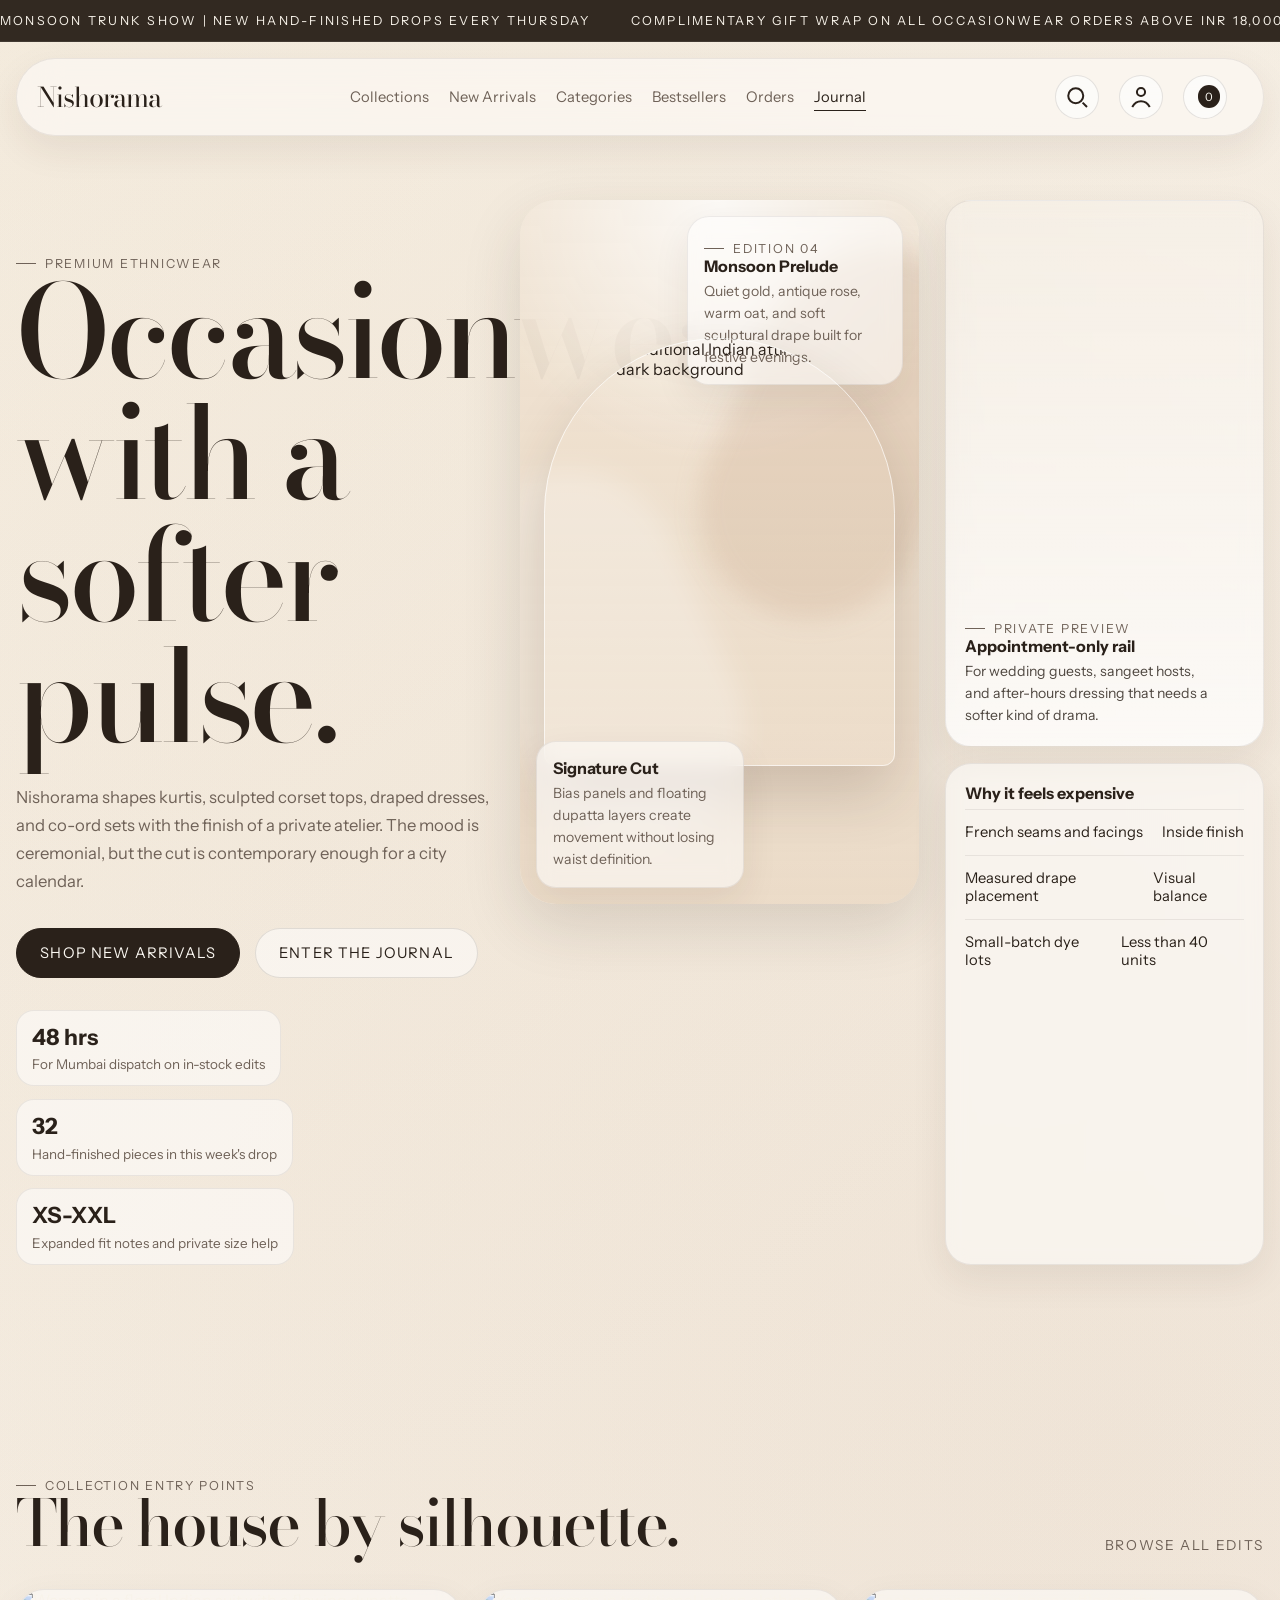
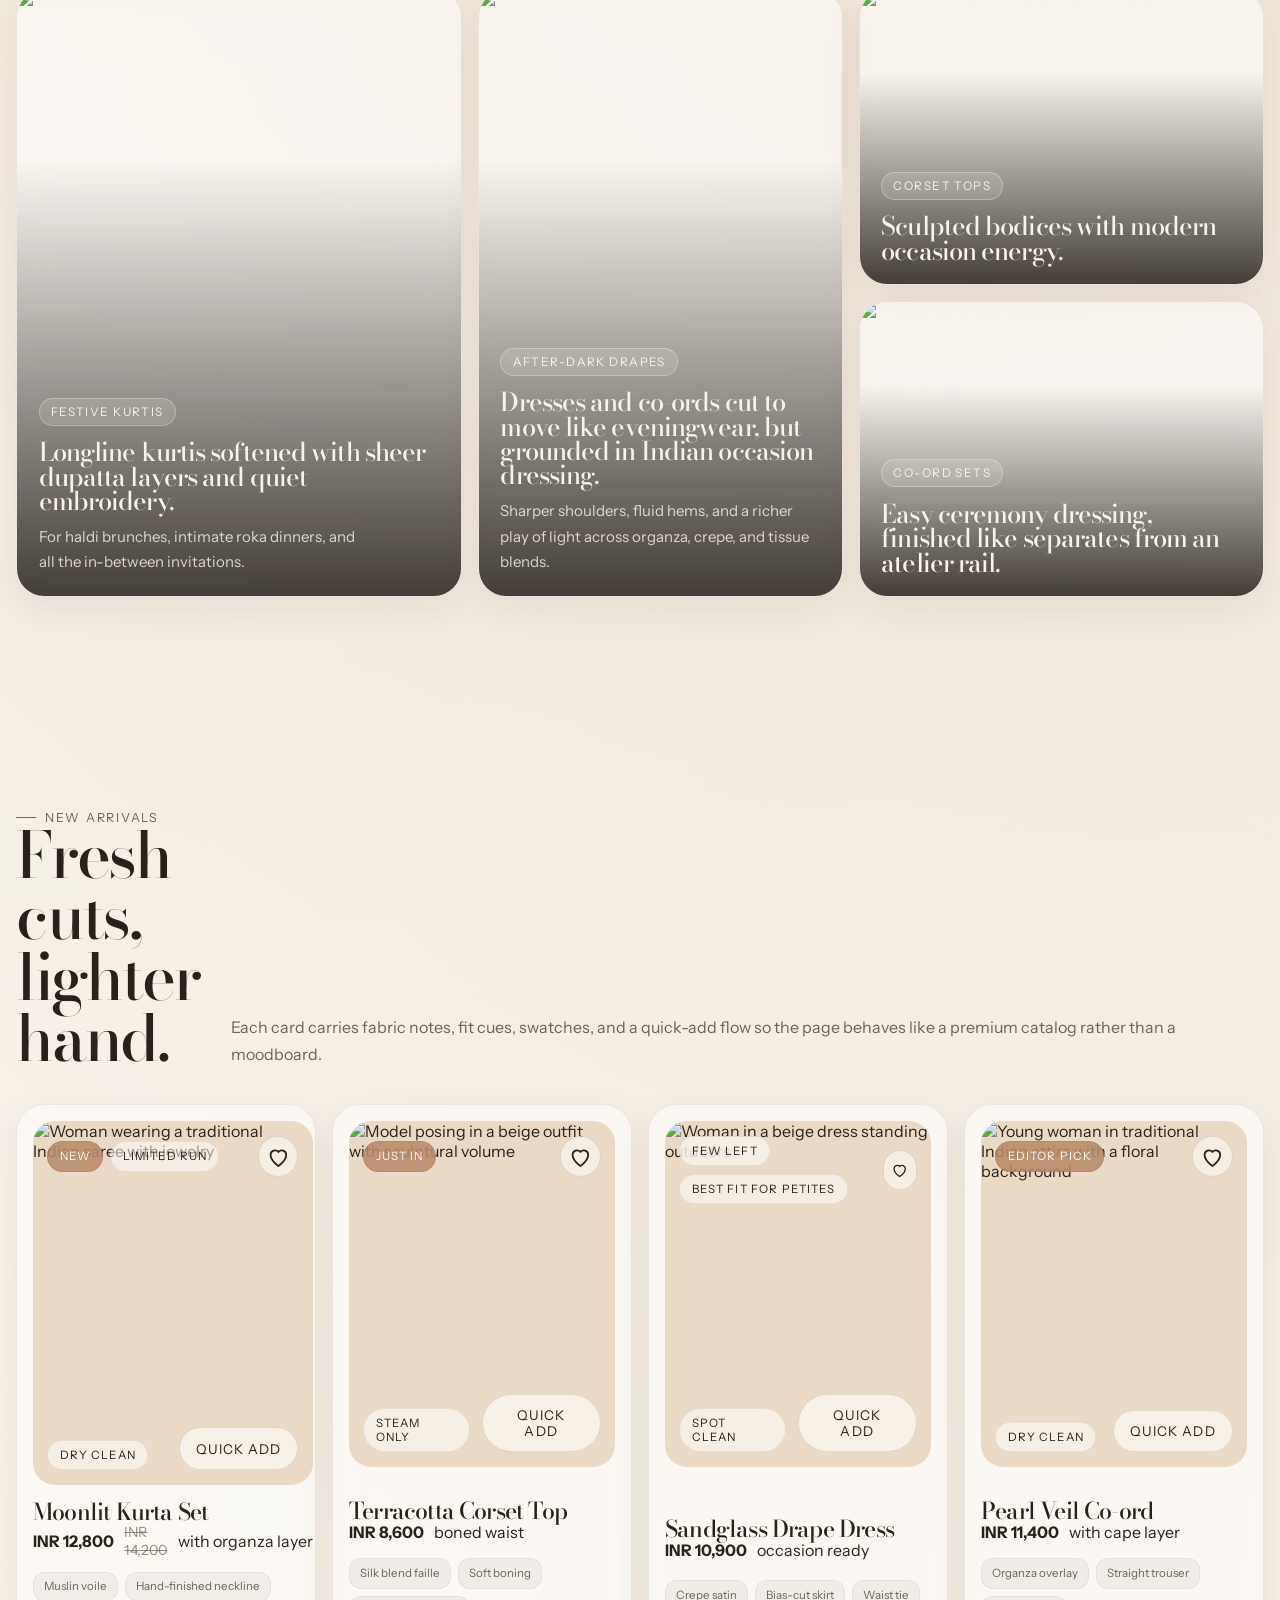
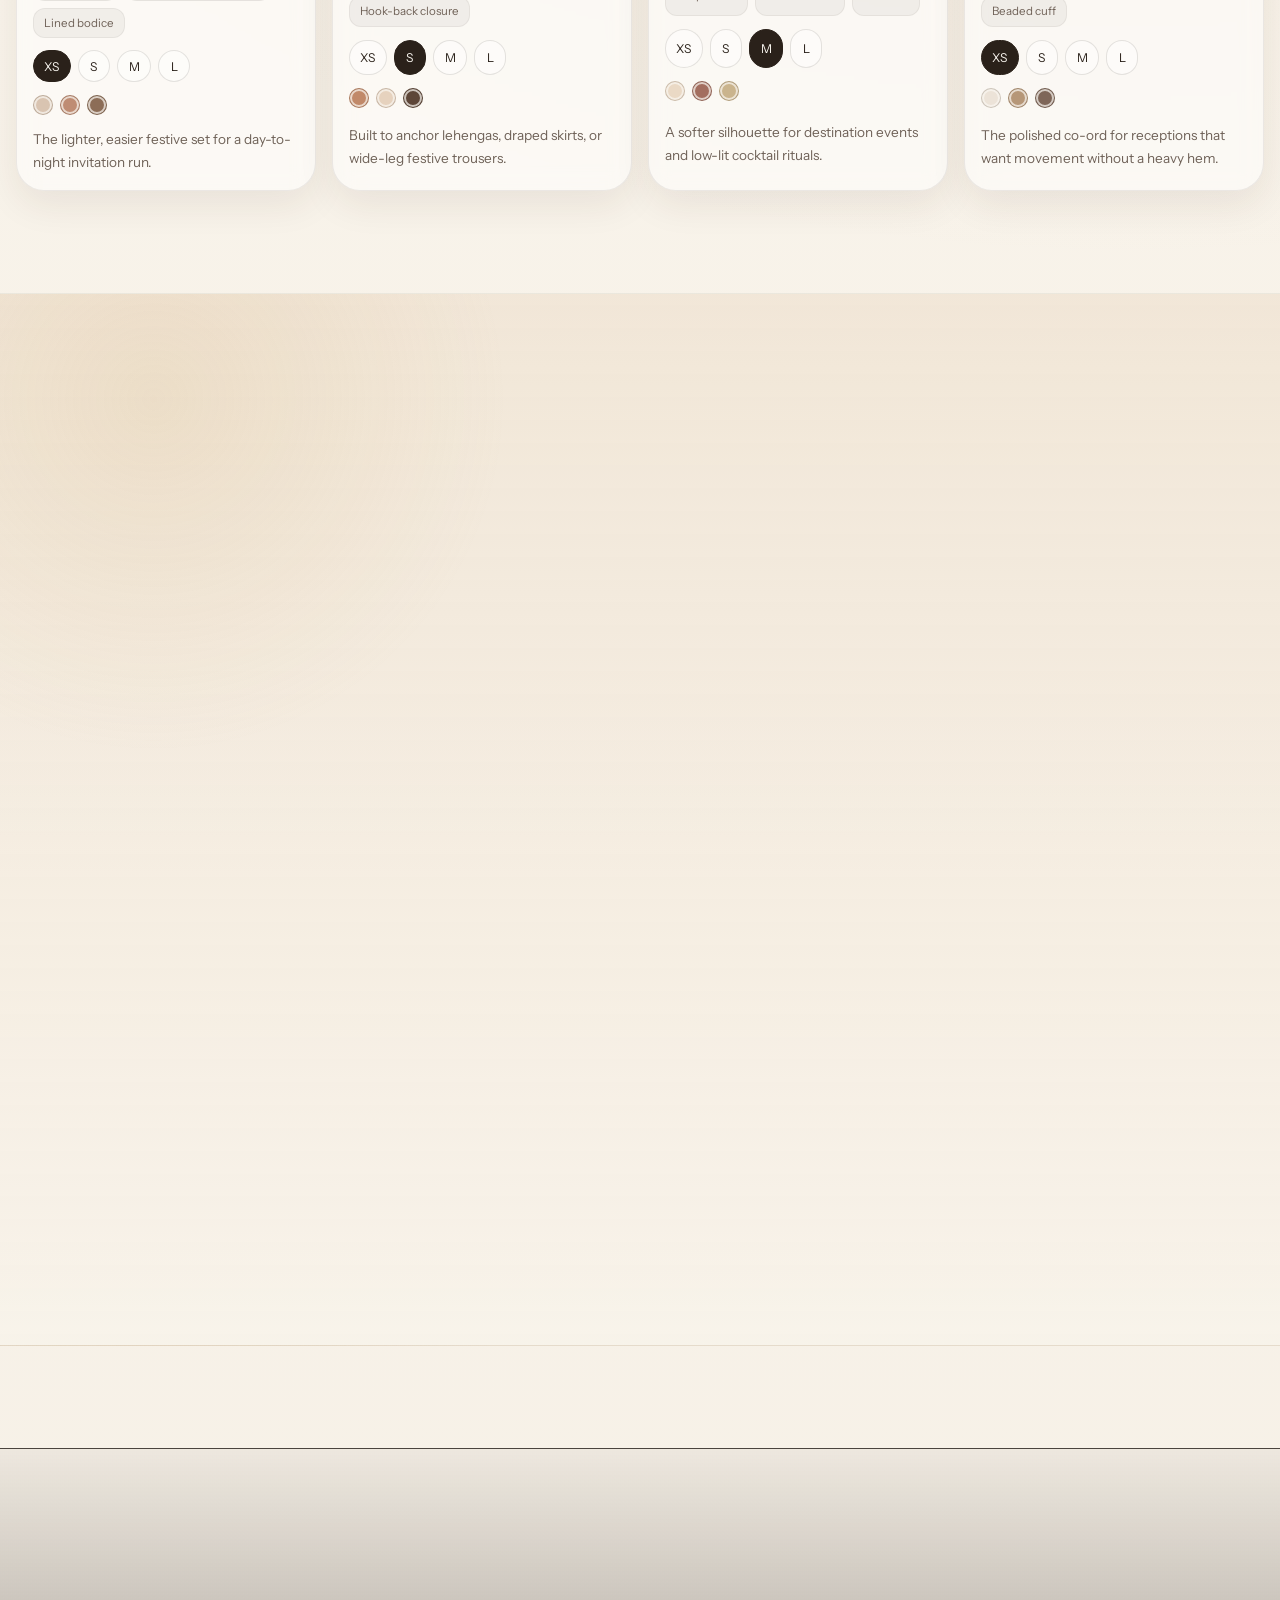
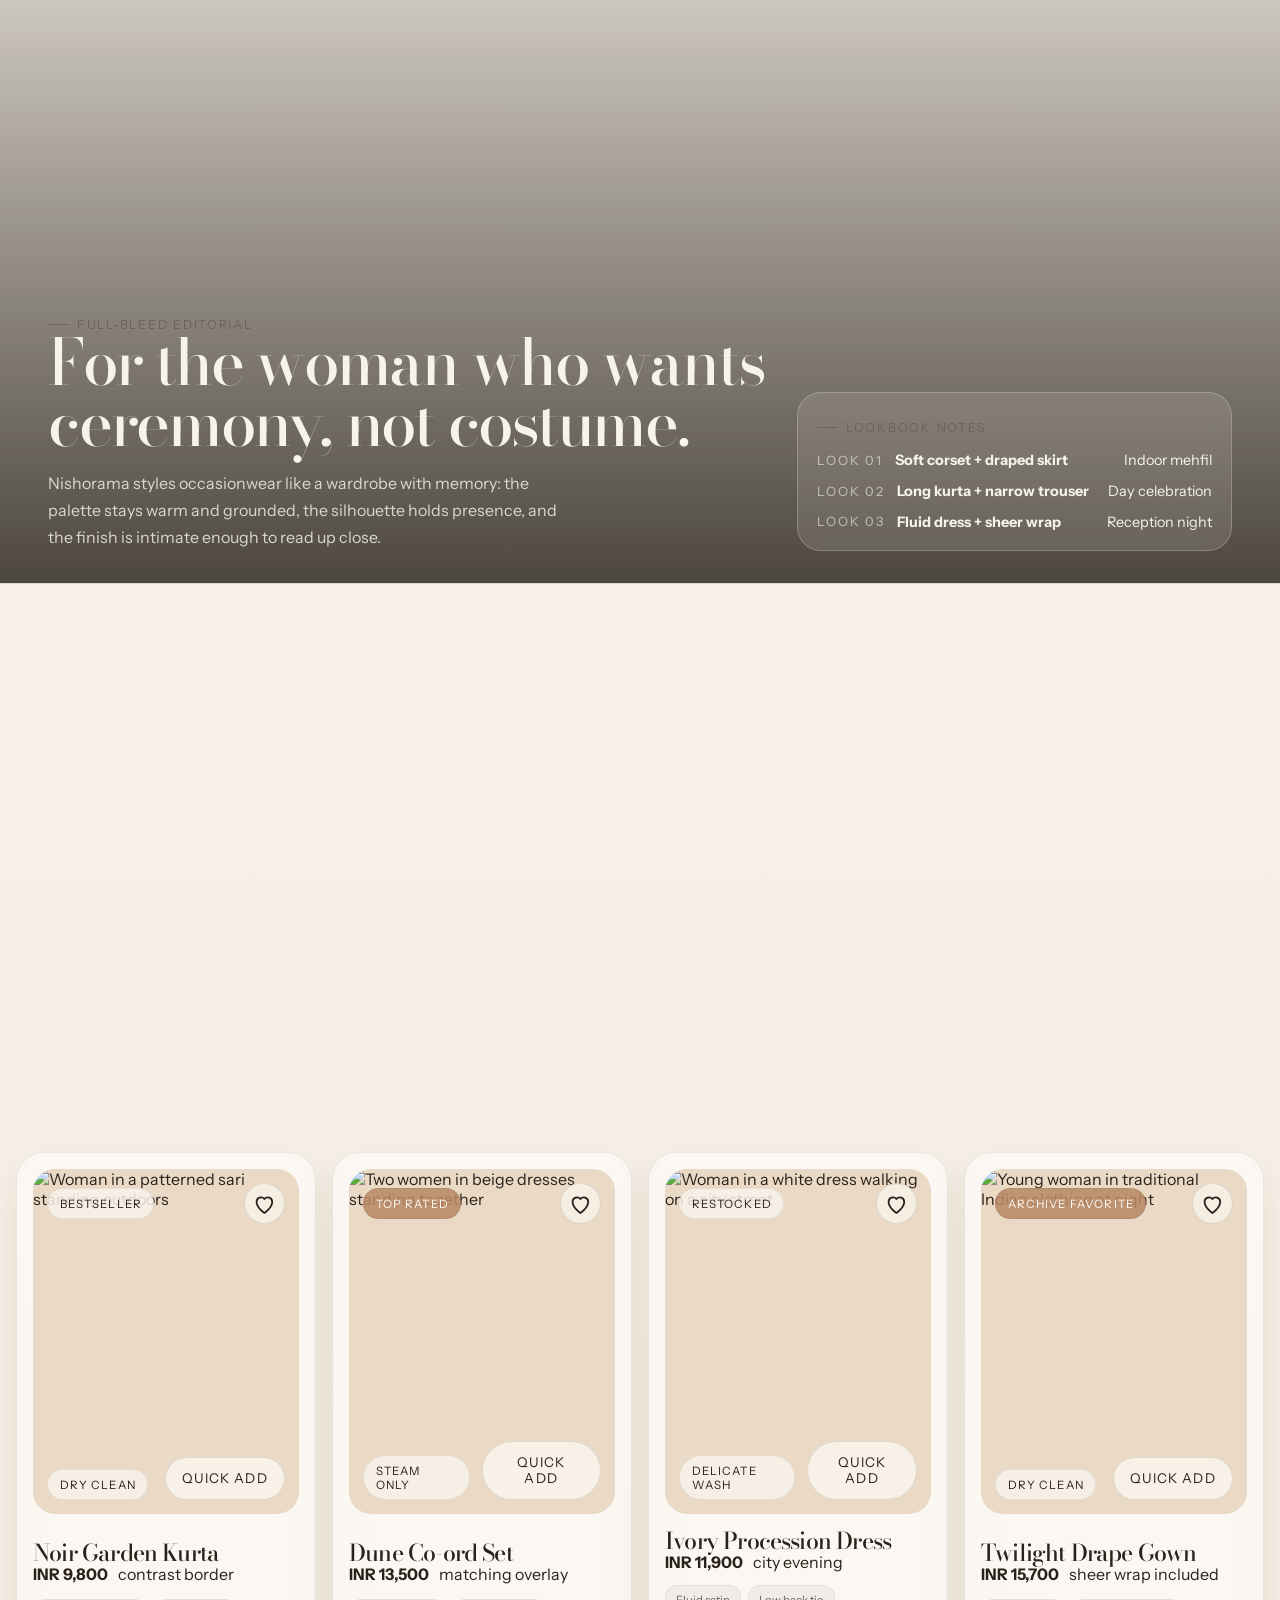
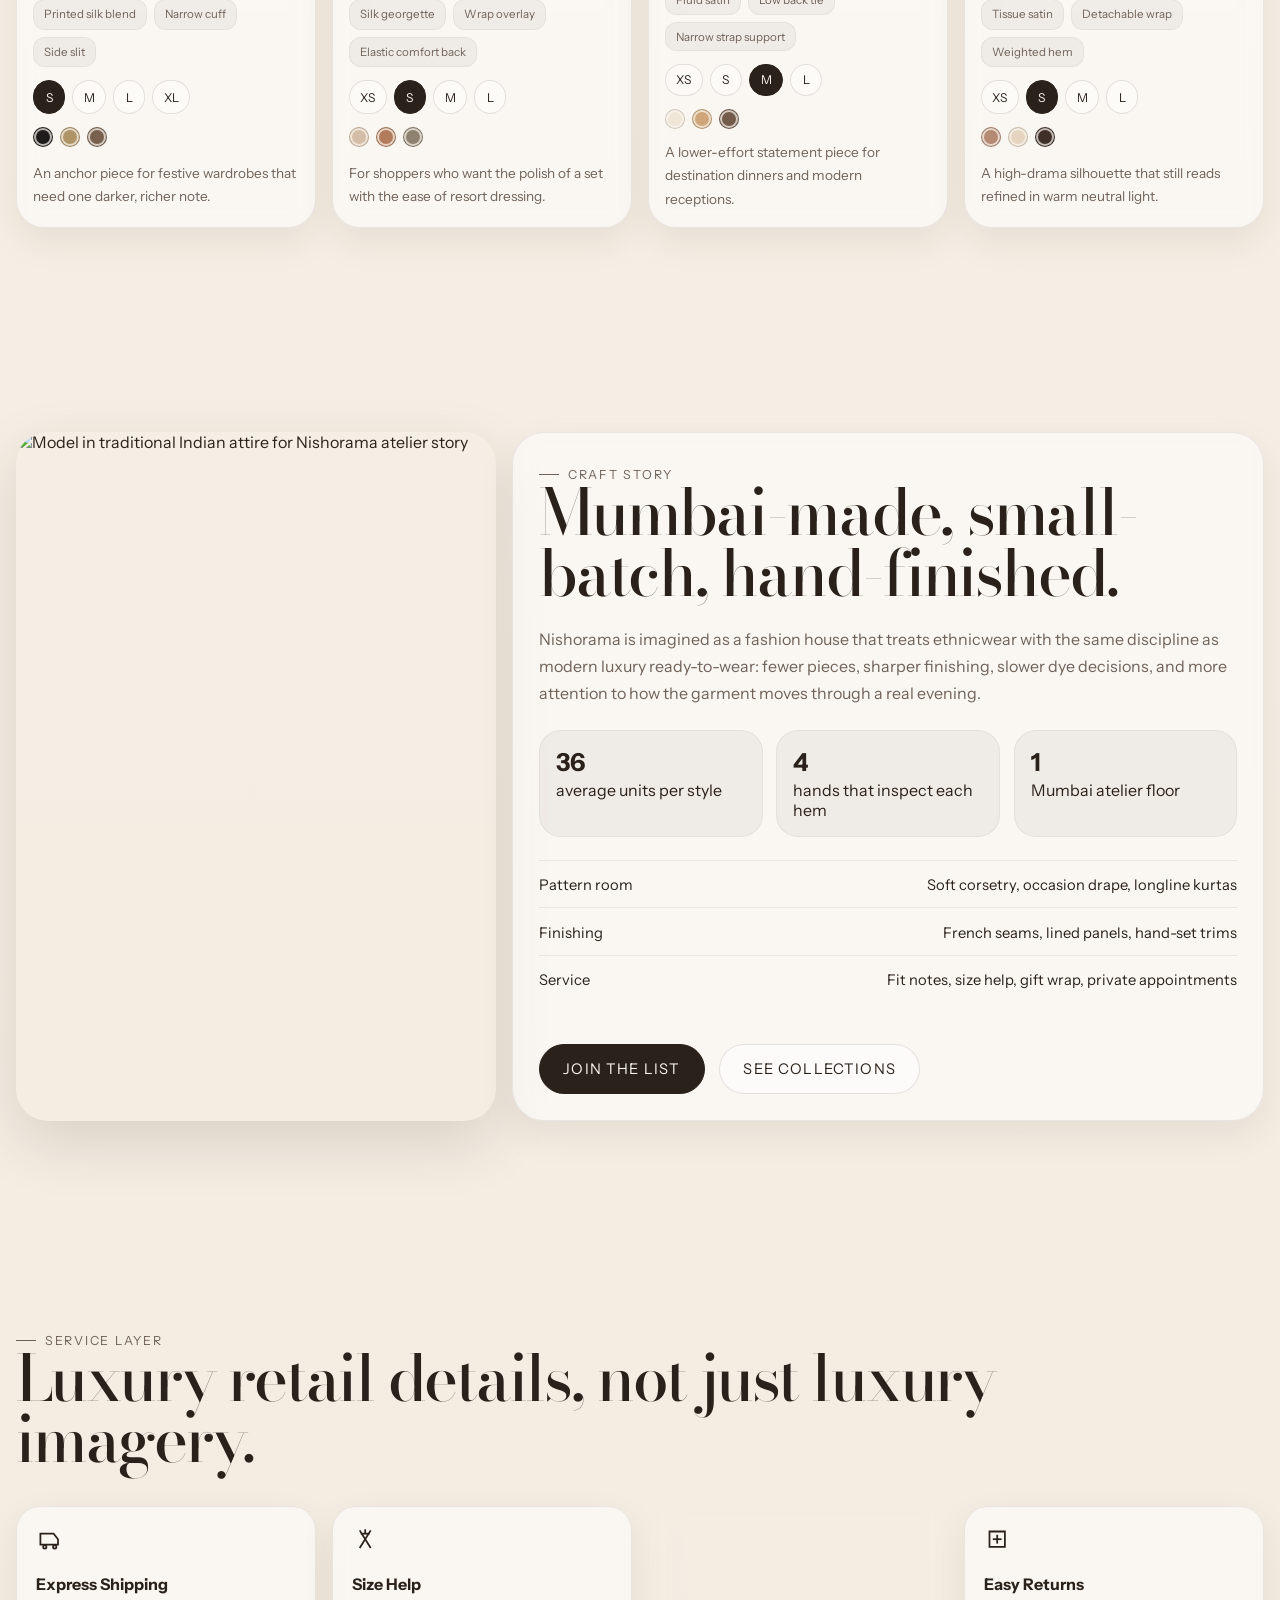
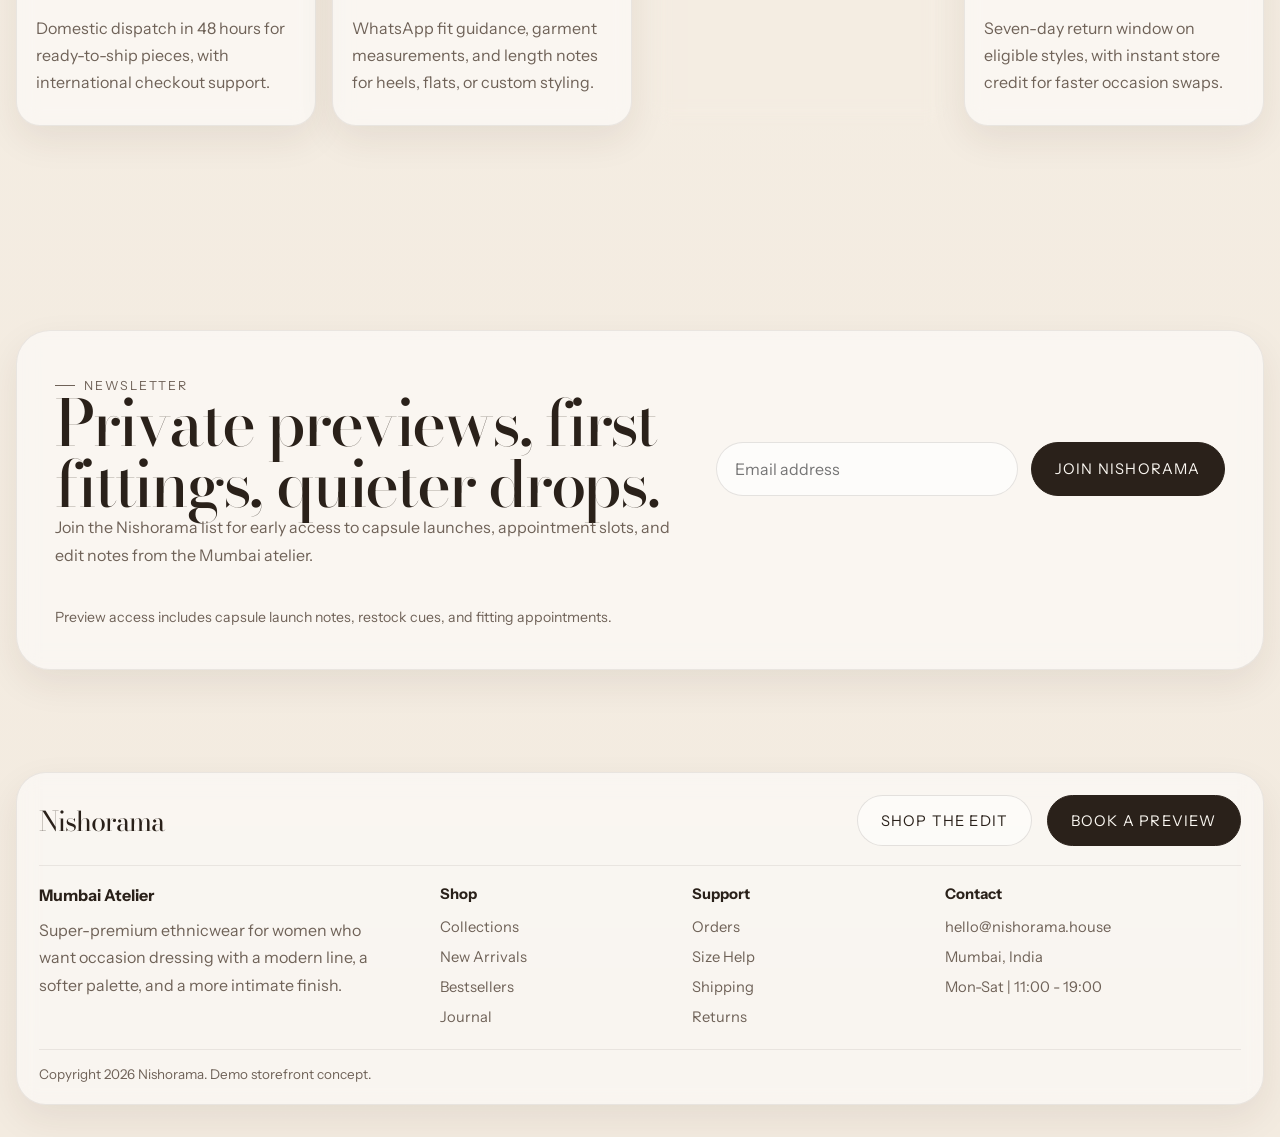
==== commit 2187974c: "split catalog and orders pages" ====
--- a/index.html
+++ b/index.html
@@ -1908,8 +1908,9 @@
         <nav class="nav-links" aria-label="Primary navigation">
           <a class="nav-link" href="#collections">Collections</a>
           <a class="nav-link" href="#new-arrivals">New Arrivals</a>
-          <a class="nav-link" href="#drape-corridor">Drape Corridor</a>
+          <a class="nav-link" href="categories.html">Categories</a>
           <a class="nav-link" href="#bestsellers">Bestsellers</a>
+          <a class="nav-link" href="orders.html">Orders</a>
           <a class="nav-link" href="#journal">Journal</a>
         </nav>
         <div class="nav-tools" aria-label="Shopping tools">
@@ -1945,8 +1946,9 @@
         <nav aria-label="Mobile navigation">
           <a href="#collections">Collections</a>
           <a href="#new-arrivals">New Arrivals</a>
-          <a href="#drape-corridor">Drape Corridor</a>
+          <a href="categories.html">Categories</a>
           <a href="#bestsellers">Bestsellers</a>
+          <a href="orders.html">Orders</a>
           <a href="#journal">Journal</a>
         </nav>
       </div>
@@ -2003,8 +2005,8 @@
         <div class="panel-head">
           <div>
             <span class="eyebrow">Account + Concierge</span>
-            <h3 id="accountPanelTitle">Service built around the event, not only the order.</h3>
-            <p>Use the demo flows below to move into appointments, fit help, or post-purchase guidance.</p>
+            <h3 id="accountPanelTitle">A clean account view for the demo store.</h3>
+            <p>Sign in to preview the account state or jump straight to orders.</p>
           </div>
           <button class="panel-close" type="button" data-close-panel aria-label="Close account panel">
             <svg viewBox="0 0 24 24" aria-hidden="true" fill="none" stroke="currentColor" stroke-width="1.8">
@@ -2013,56 +2015,12 @@
             </svg>
           </button>
         </div>
-        <div class="account-tabs">
-          <div class="account-tab-row" role="tablist" aria-label="Account services">
-            <button class="account-tab is-active" type="button" role="tab" aria-selected="true" data-account-tab="appointments">Appointments</button>
-            <button class="account-tab" type="button" role="tab" aria-selected="false" data-account-tab="rewards">House Benefits</button>
-            <button class="account-tab" type="button" role="tab" aria-selected="false" data-account-tab="support">Order Help</button>
-          </div>
-
-          <div class="account-pane is-active" data-account-pane="appointments">
-            <div class="account-service">
-              <span class="meta-label">Atelier Preview</span>
-              <p>Reserve a private rail preview for wedding-guest dressing, reception edits, or a size consultation with the Mumbai team.</p>
-              <div class="account-actions">
-                <button class="button primary" type="button" data-scroll-target="#newsletter">Book Appointment</button>
-                <button class="button ghost" type="button" data-open-panel="search">Browse Before Booking</button>
-              </div>
-            </div>
-            <ul class="benefit-list">
-              <li><span>In-person fittings</span> <strong>Mumbai appointments</strong></li>
-              <li><span>WhatsApp styling board</span> <strong>Before purchase</strong></li>
-              <li><span>Event-specific edits</span> <strong>Curated rail options</strong></li>
-            </ul>
-          </div>
-
-          <div class="account-pane" data-account-pane="rewards">
-            <div class="account-service">
-              <span class="meta-label">House Circle</span>
-              <p>Returning clients unlock first-access drops, stored measurements, and quicker restock alerts for limited-run silhouettes.</p>
-            </div>
-            <ul class="benefit-list">
-              <li><span>Stored size notes</span> <strong>Faster repeat ordering</strong></li>
-              <li><span>Early capsule access</span> <strong>24 hours before launch</strong></li>
-              <li><span>Gift-wrap priority</span> <strong>Complimentary on occasionwear</strong></li>
-            </ul>
-          </div>
-
-          <div class="account-pane" data-account-pane="support">
-            <div class="account-service">
-              <span class="meta-label">Order Support</span>
-              <p>Track dispatch readiness, request alternate sizing advice, or open a same-day concierge note for time-sensitive events.</p>
-              <div class="account-actions">
-                <button class="button primary" type="button" data-scroll-target="#newsletter">Request Help</button>
-                <button class="button ghost" type="button" data-open-panel="bag">Review Bag</button>
-              </div>
-            </div>
-            <ul class="benefit-list">
-              <li><span>Dispatch updates</span> <strong>Within 48 hours</strong></li>
-              <li><span>Return guidance</span> <strong>Eligible within 7 days</strong></li>
-              <li><span>Gift routing</span> <strong>Box notes and wrap details</strong></li>
-            </ul>
-          </div>
+        <div class="account-service" id="accountCard"></div>
+        <div class="account-actions">
+          <button class="button primary" type="button" id="accountLoginBtn">Login</button>
+          <button class="button ghost" type="button" id="accountSignupBtn">Sign Up</button>
+          <a class="button secondary" href="orders.html">Orders</a>
+          <button class="button ghost" type="button" data-open-panel="bag">Review Bag</button>
         </div>
       </section>
 
@@ -2856,7 +2814,7 @@
           </div>
           <div class="footer-column">
             <strong>Support</strong>
-            <a href="#newsletter">Appointments</a>
+            <a href="orders.html">Orders</a>
             <a href="#newsletter">Size Help</a>
             <a href="#newsletter">Shipping</a>
             <a href="#newsletter">Returns</a>
@@ -2870,7 +2828,6 @@
         </div>
         <div class="footer-bottom">
           <span>Copyright 2026 Nishorama. Demo storefront concept.</span>
-          <span>Built as one self-contained HTML file with inline CSS and JavaScript.</span>
         </div>
       </div>
     </footer>
@@ -2901,6 +2858,9 @@
     const navLinks = document.querySelectorAll(".nav-link");
     const productCards = Array.from(document.querySelectorAll(".product-card"));
     const filterButtons = searchFilters ? Array.from(searchFilters.querySelectorAll(".filter-chip")) : [];
+    const accountCard = document.getElementById("accountCard");
+    const accountLoginBtn = document.getElementById("accountLoginBtn");
+    const accountSignupBtn = document.getElementById("accountSignupBtn");
 
     const panelButtons = {
       search: document.getElementById("searchToggle"),
@@ -2916,11 +2876,22 @@
 
     const formatPrice = (value) => `INR ${Number(value).toLocaleString("en-IN")}`;
     const slugify = (value) => value.toLowerCase().replace(/[^a-z0-9]+/g, "-").replace(/(^-|-$)/g, "");
+    const cartStorageKey = "nishorama-cart-v2";
+    const authStorageKey = "nishorama-auth-v1";
 
     let activePanel = null;
     let activeFilter = "all";
     let toastTimer = null;
-    const cart = new Map();
+    const loadJson = (key, fallback) => {
+      try {
+        const raw = localStorage.getItem(key);
+        return raw ? JSON.parse(raw) : fallback;
+      } catch {
+        return fallback;
+      }
+    };
+    const cart = new Map(loadJson(cartStorageKey, []));
+    let authUser = loadJson(authStorageKey, null);
 
     const productCatalog = productCards.map((card, index) => {
       const title = card.querySelector("h3").textContent.trim();
@@ -2961,6 +2932,40 @@
       }, 2200);
     };
 
+    const saveState = () => {
+      localStorage.setItem(cartStorageKey, JSON.stringify(Array.from(cart.entries())));
+      localStorage.setItem(authStorageKey, JSON.stringify(authUser));
+    };
+
+    const renderAccountCard = () => {
+      if (!accountCard) {
+        return;
+      }
+
+      if (authUser) {
+        accountCard.innerHTML = `
+          <div class="account-state">
+            <span class="meta-label">Signed In</span>
+            <strong>${authUser.name}</strong>
+            <p>${authUser.email}</p>
+          </div>
+          <div class="search-result-actions">
+            <button class="button ghost" type="button" data-account-action="signout">Sign Out</button>
+            <a class="button secondary" href="orders.html">View Orders</a>
+          </div>
+        `;
+        return;
+      }
+
+      accountCard.innerHTML = `
+        <div class="account-state">
+          <span class="meta-label">Guest Account</span>
+          <strong>Login or create your demo profile.</strong>
+          <p>Use the buttons below to preview a signed-in account state with saved details.</p>
+        </div>
+      `;
+    };
+
     const setHeaderState = () => {
       if (!siteHeader) {
         return;
@@ -3014,9 +3019,9 @@
       if (!product || !product.quickAddButton) {
         return;
       }
-      const isInCart = cart.has(productId);
-      product.quickAddButton.dataset.added = String(isInCart);
-      product.quickAddButton.textContent = isInCart ? "Added" : "Quick Add";
+      const quantity = cart.get(productId) || 0;
+      product.quickAddButton.dataset.added = String(quantity > 0);
+      product.quickAddButton.textContent = quantity > 0 ? `Add Another (${quantity})` : "Quick Add";
     };
 
     const updateBagCount = () => {
@@ -3135,6 +3140,7 @@
       productCatalog.forEach((product) => updateQuickAddButton(product.id));
       updateBagCount();
       renderBag();
+      saveState();
     };
 
     const setCartQuantity = (productId, quantity) => {
@@ -3146,19 +3152,13 @@
       syncCartUI();
     };
 
-    const toggleCartItem = (productId, forceState) => {
+    const addCartItem = (productId, delta = 1) => {
       const product = productLookup.get(productId);
       if (!product) {
         return;
       }
-      const shouldAdd = typeof forceState === "boolean" ? forceState : !cart.has(productId);
-      if (shouldAdd) {
-        cart.set(productId, (cart.get(productId) || 0) + 1);
-        showToast(`${product.title} added to your bag.`);
-      } else {
-        cart.delete(productId);
-        showToast(`${product.title} removed from your bag.`);
-      }
+      cart.set(productId, (cart.get(productId) || 0) + delta);
+      showToast(`${product.title} added to your bag.`);
       syncCartUI();
     };
 
@@ -3212,7 +3212,7 @@
           </div>
           <div class="search-result-actions">
             <button class="button primary" type="button" data-search-jump="${product.id}">View Look</button>
-            <button class="button ghost" type="button" data-search-add="${product.id}">${cart.has(product.id) ? "Remove From Bag" : "Add To Bag"}</button>
+            <button class="button ghost" type="button" data-search-add="${product.id}">${(cart.get(product.id) || 0) > 0 ? "Add Another" : "Add To Bag"}</button>
           </div>
         </article>
       `).join("");
@@ -3336,7 +3336,7 @@
       }
 
       if (addId) {
-        toggleCartItem(addId, !cart.has(addId));
+        addCartItem(addId, 1);
         renderSearchResults();
         openPanel("bag");
       }
@@ -3378,8 +3378,7 @@
 
     productCatalog.forEach((product) => {
       product.quickAddButton?.addEventListener("click", () => {
-        const shouldAdd = !cart.has(product.id);
-        toggleCartItem(product.id, shouldAdd);
+        addCartItem(product.id, 1);
       });
     });
 
@@ -3398,21 +3397,34 @@
       });
     });
 
-    const accountTabs = document.querySelectorAll(".account-tab");
-    const accountPanes = document.querySelectorAll(".account-pane");
-    accountTabs.forEach((tab) => {
-      tab.addEventListener("click", () => {
-        const next = tab.dataset.accountTab;
-        accountTabs.forEach((item) => {
-          const isActive = item === tab;
-          item.classList.toggle("is-active", isActive);
-          item.setAttribute("aria-selected", String(isActive));
-        });
-        accountPanes.forEach((pane) => {
-          pane.classList.toggle("is-active", pane.dataset.accountPane === next);
-        });
+    accountCard?.addEventListener("click", (event) => {
+      const signout = event.target.closest("[data-account-action='signout']");
+      if (!signout) {
+        return;
+      }
+      authUser = null;
+      renderAccountCard();
+      saveState();
+      showToast("Signed out.");
+    });
+
+    if (accountLoginBtn) {
+      accountLoginBtn.addEventListener("click", () => {
+        authUser = { name: "Ayesha Khan", email: "ayesha@nishorama.com" };
+        renderAccountCard();
+        saveState();
+        showToast("Signed in to Nishorama.");
       });
-    });
+    }
+
+    if (accountSignupBtn) {
+      accountSignupBtn.addEventListener("click", () => {
+        authUser = { name: "Ayesha Khan", email: "ayesha@nishorama.com" };
+        renderAccountCard();
+        saveState();
+        showToast("Demo profile created.");
+      });
+    }
 
     if (newsletterForm && newsletterStatus) {
       newsletterForm.addEventListener("submit", (event) => {
@@ -3426,6 +3438,9 @@
       });
     }
 
+    renderAccountCard();
+    syncCartUI();
+
     const revealItems = document.querySelectorAll("[data-reveal]");
     if (!prefersReducedMotion && "IntersectionObserver" in window) {
       const revealObserver = new IntersectionObserver((entries) => {
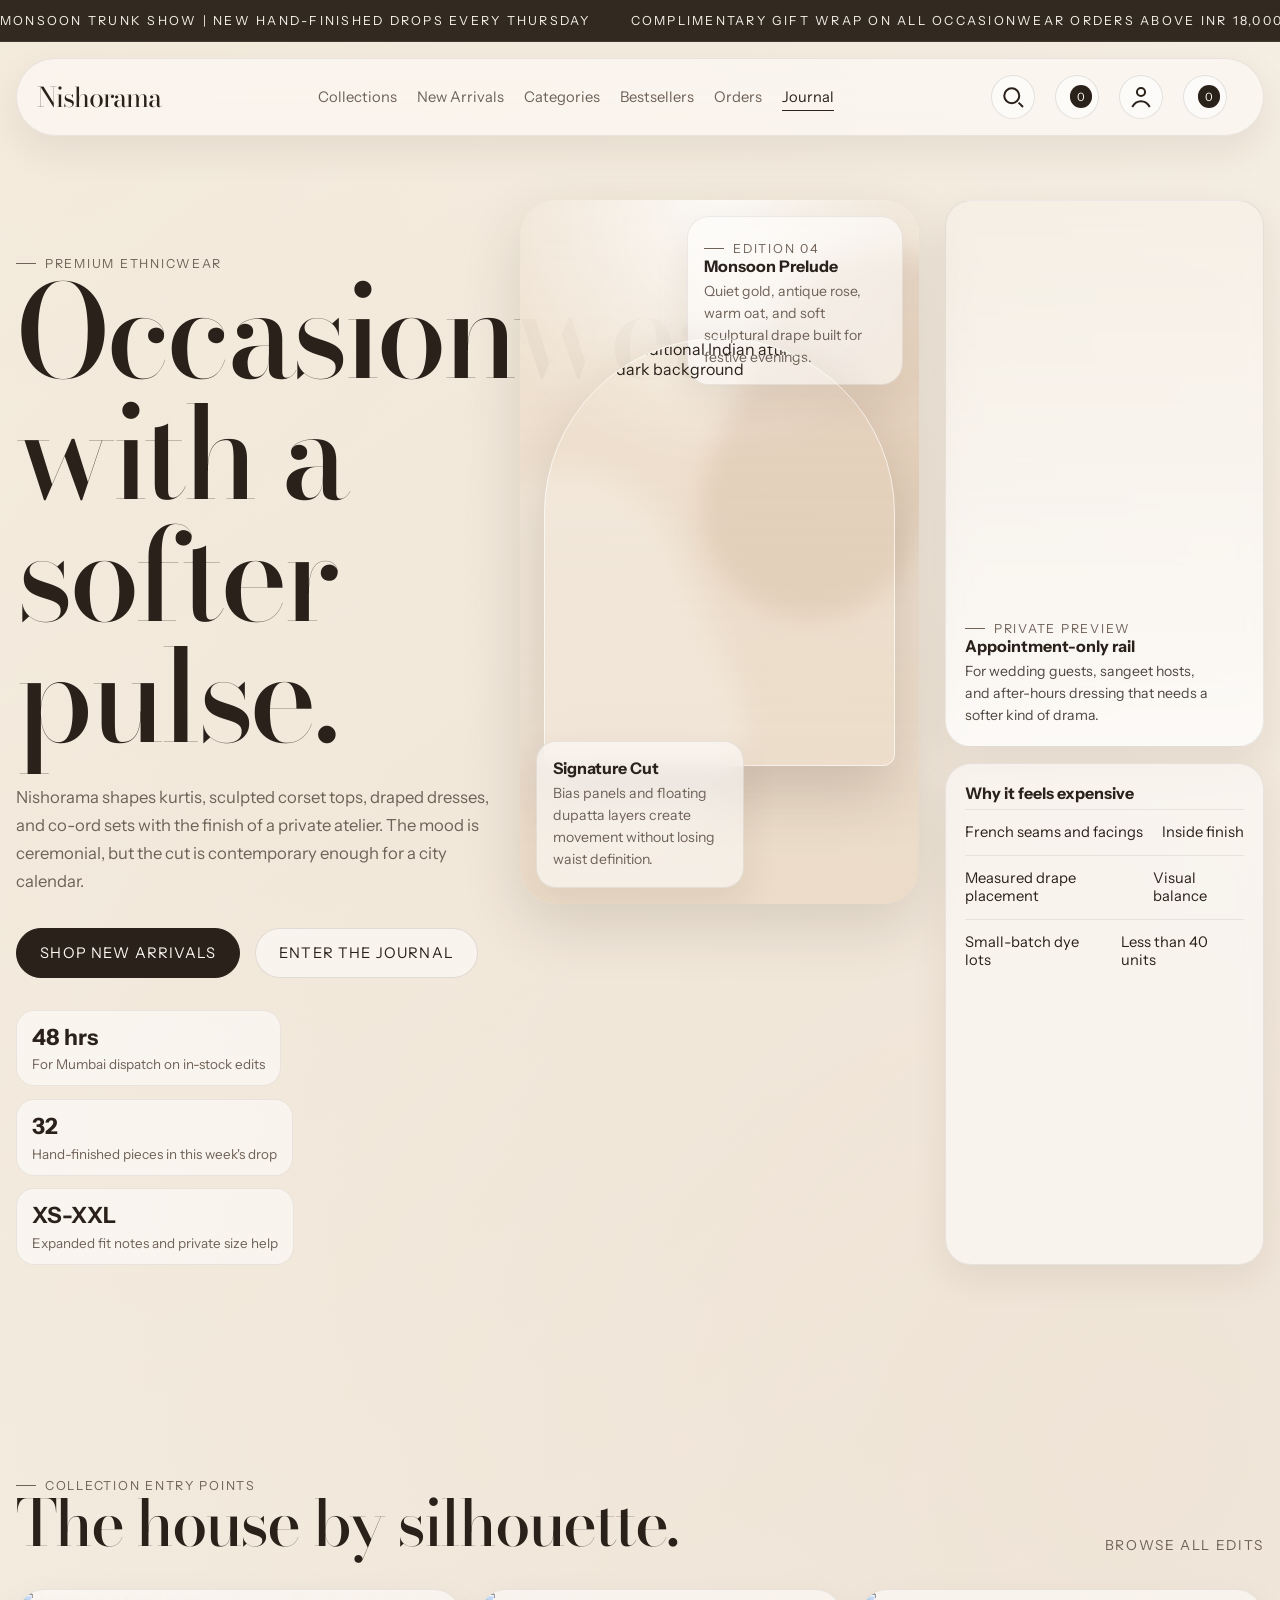
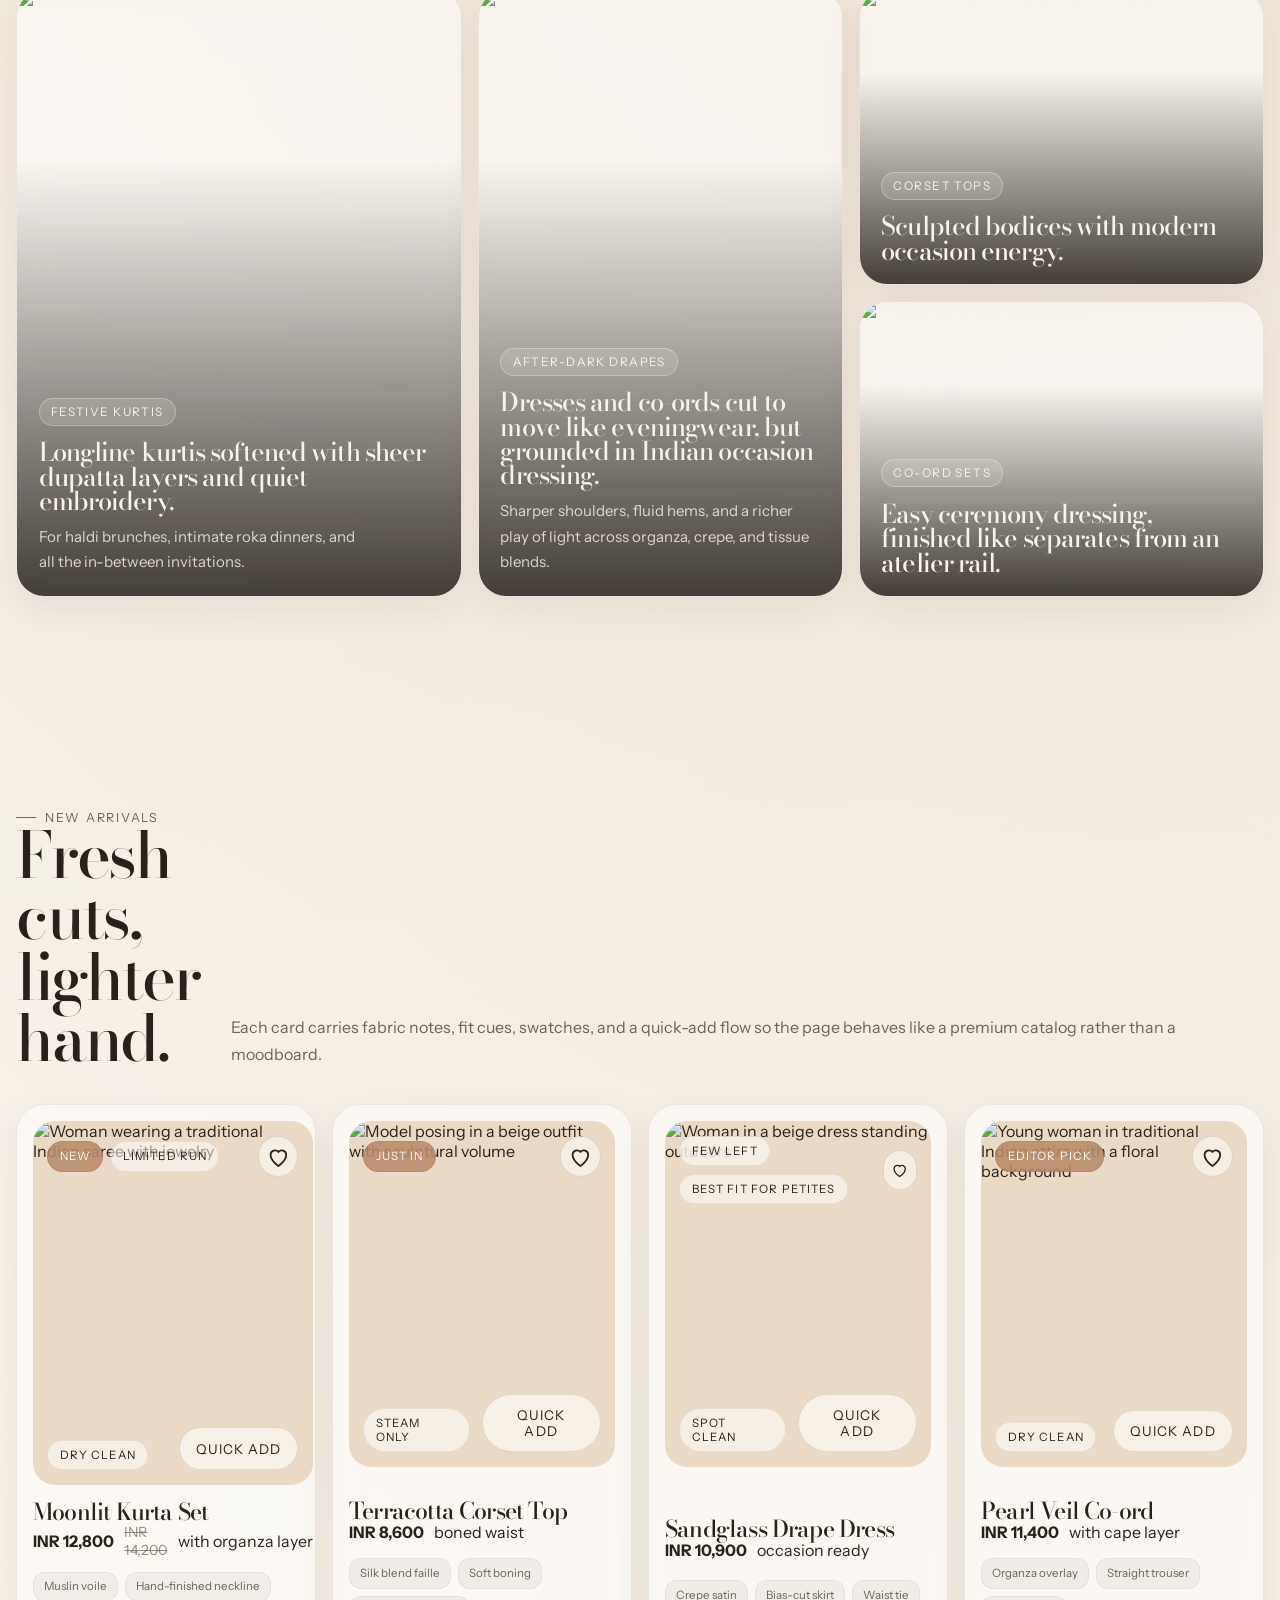
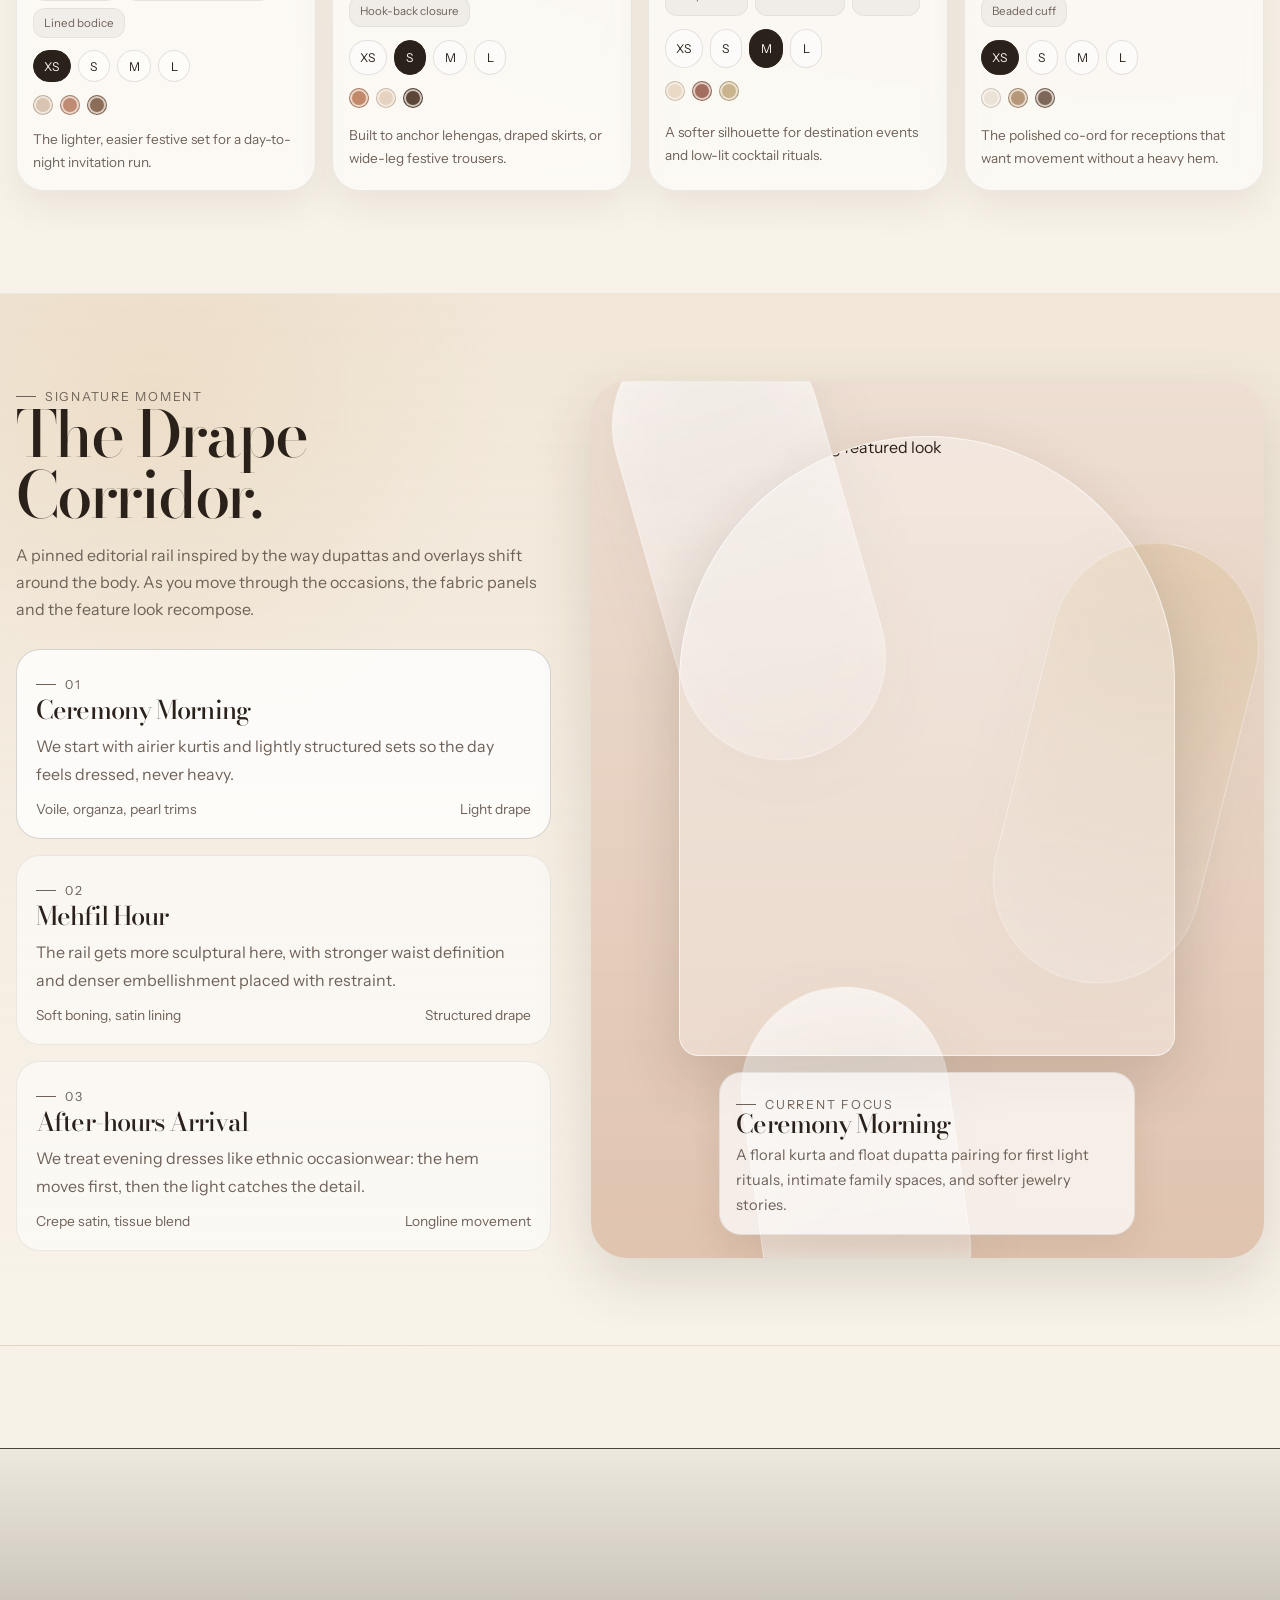
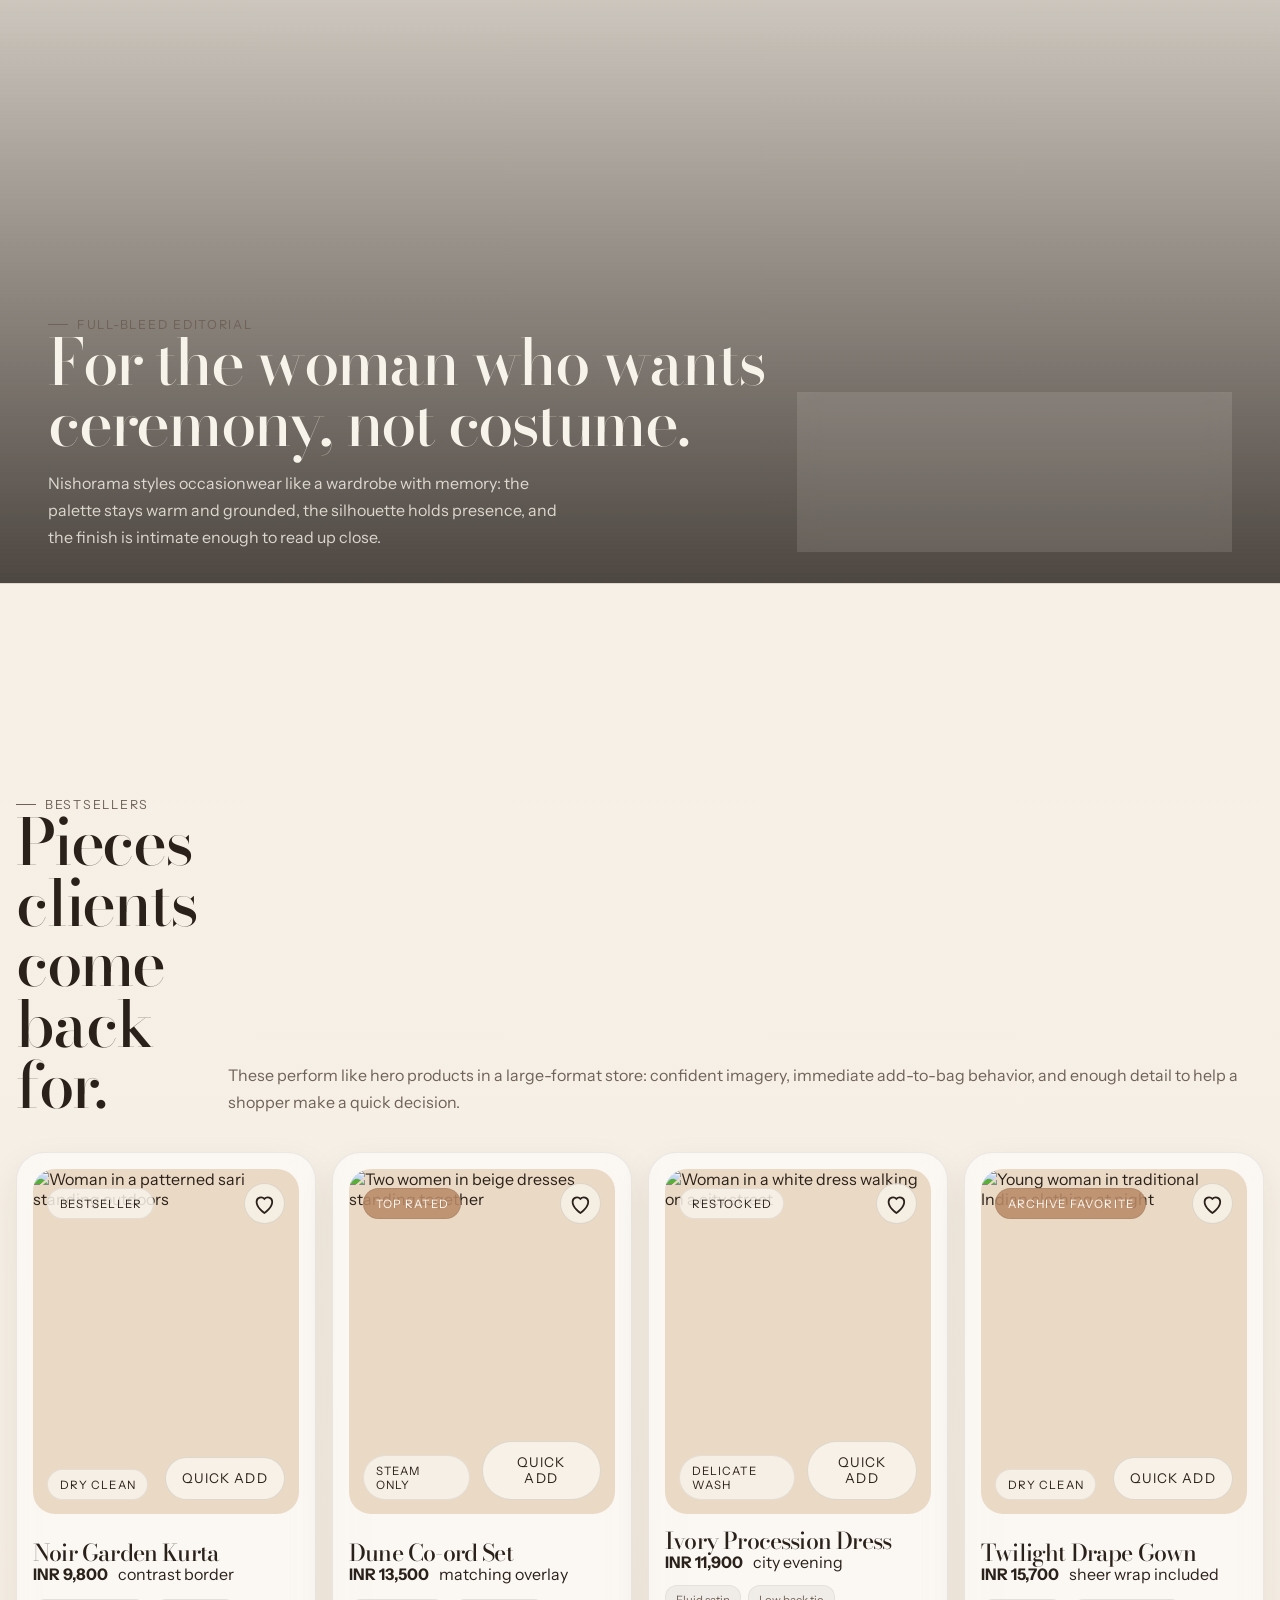
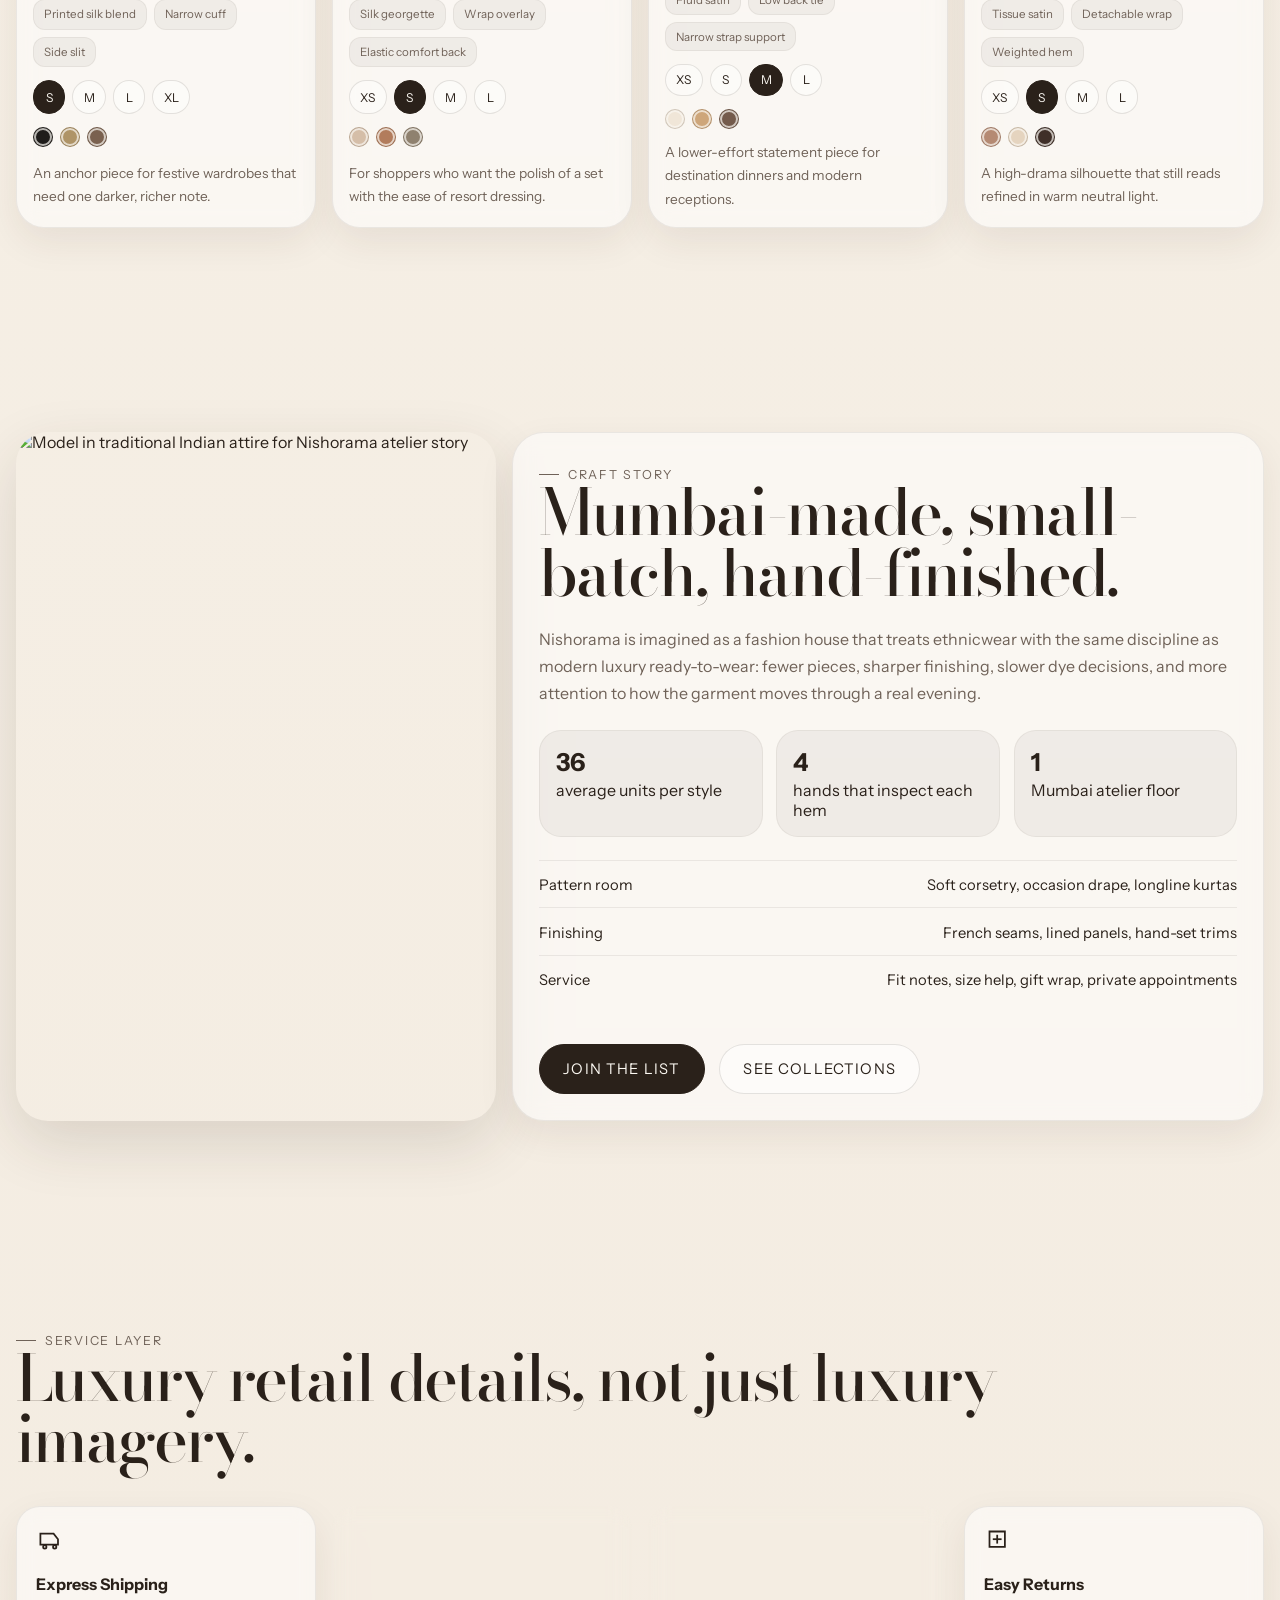
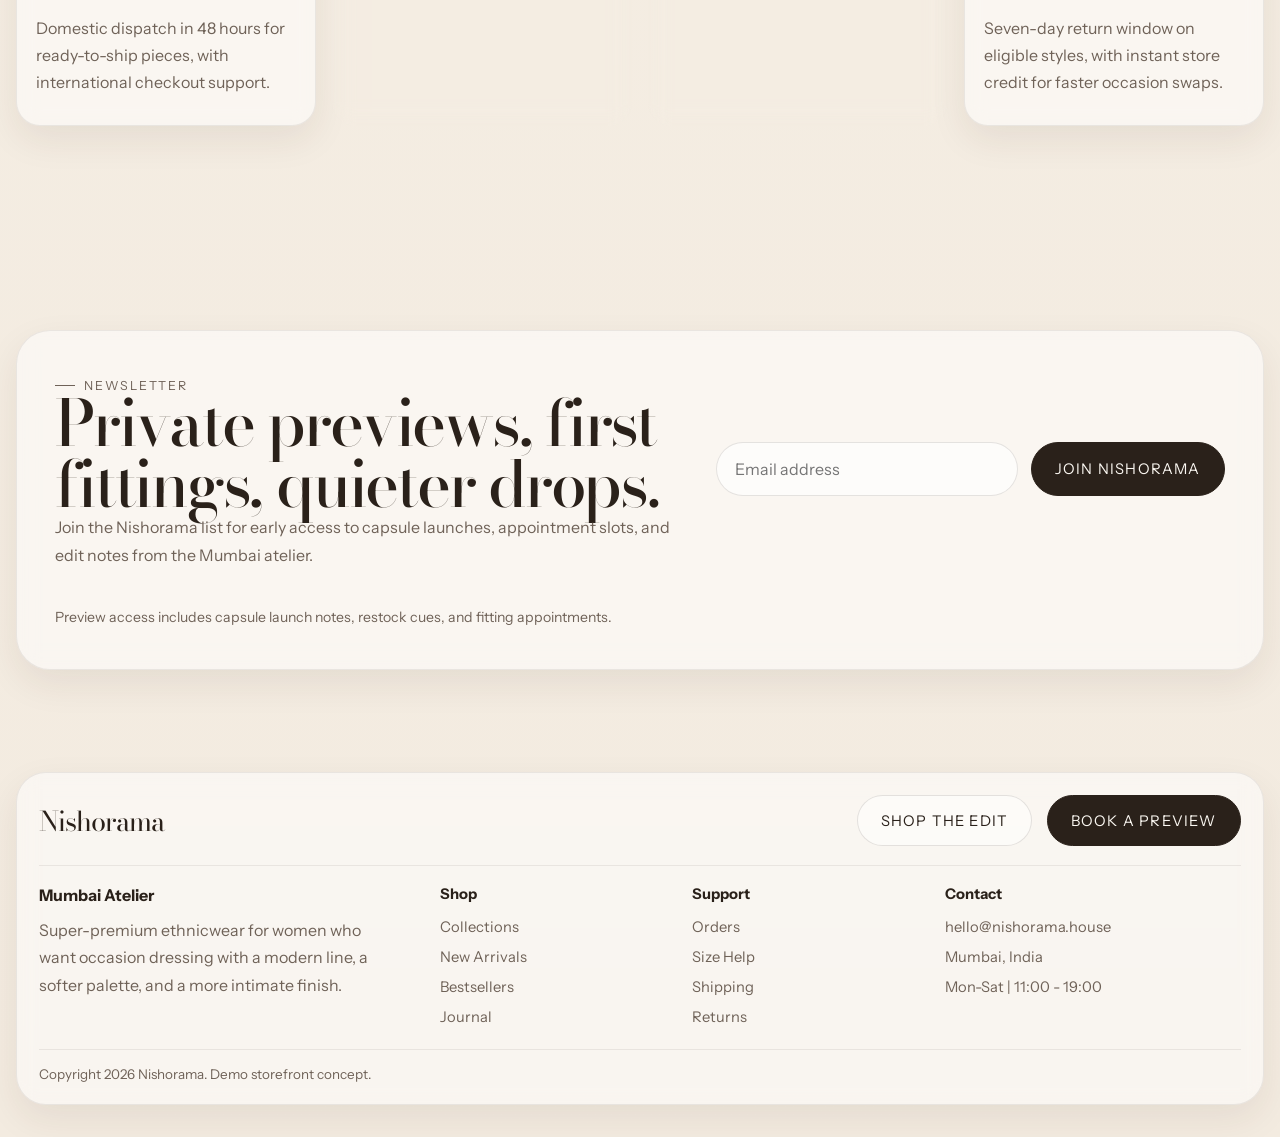
==== commit 1de438f2: "Add product, wishlist, and filter storefront pages" ====
--- a/index.html
+++ b/index.html
@@ -1919,6 +1919,12 @@
               <circle cx="11" cy="11" r="6"></circle>
               <path d="M20 20l-3.5-3.5"></path>
             </svg>
+          </button>
+          <button class="tool-button" id="wishlistToggle" type="button" aria-label="Open wishlist" aria-expanded="false">
+            <svg viewBox="0 0 24 24" aria-hidden="true" fill="none" stroke="currentColor" stroke-width="1.6">
+              <path d="M12 21s-7.5-4.7-7.5-10.7A4.7 4.7 0 0 1 9.2 5.6 4.9 4.9 0 0 1 12 7.2a4.9 4.9 0 0 1 2.8-1.6 4.7 4.7 0 0 1 4.7 4.7C19.5 16.3 12 21 12 21Z"></path>
+            </svg>
+            <span class="bag-count" id="wishlistCount" aria-live="polite">0</span>
           </button>
           <button class="tool-button" id="accountToggle" type="button" aria-label="Open account and concierge" aria-expanded="false" aria-controls="accountPanel">
             <svg viewBox="0 0 24 24" aria-hidden="true" fill="none" stroke="currentColor" stroke-width="1.6">
@@ -2864,6 +2870,7 @@
 
     const panelButtons = {
       search: document.getElementById("searchToggle"),
+      wishlist: document.getElementById("wishlistToggle"),
       account: document.getElementById("accountToggle"),
       bag: document.getElementById("bagToggle")
     };
@@ -2877,6 +2884,7 @@
     const formatPrice = (value) => `INR ${Number(value).toLocaleString("en-IN")}`;
     const slugify = (value) => value.toLowerCase().replace(/[^a-z0-9]+/g, "-").replace(/(^-|-$)/g, "");
     const cartStorageKey = "nishorama-cart-v2";
+    const wishlistStorageKey = "nishorama-wishlist-v2";
     const authStorageKey = "nishorama-auth-v1";
 
     let activePanel = null;
@@ -2891,6 +2899,7 @@
       }
     };
     const cart = new Map(loadJson(cartStorageKey, []));
+    const wishlist = new Set(loadJson(wishlistStorageKey, []));
     let authUser = loadJson(authStorageKey, null);
 
     const productCatalog = productCards.map((card, index) => {
@@ -2900,9 +2909,13 @@
       const tags = Array.from(card.querySelectorAll(".fabric-tag")).map((tag) => tag.textContent.trim());
       const cardId = `product-${slugify(title)}-${index + 1}`;
       const quickAddButton = card.querySelector(".quick-add");
+      const wishlistButton = card.querySelector(".wishlist");
       card.id = cardId;
       if (quickAddButton) {
         quickAddButton.dataset.productId = cardId;
+      }
+      if (wishlistButton) {
+        wishlistButton.dataset.productId = cardId;
       }
       return {
         id: cardId,
@@ -2914,6 +2927,7 @@
         tags,
         image: card.querySelector("img")?.src || "",
         quickAddButton,
+        wishlistButton,
         card
       };
     });
@@ -2934,6 +2948,7 @@
 
     const saveState = () => {
       localStorage.setItem(cartStorageKey, JSON.stringify(Array.from(cart.entries())));
+      localStorage.setItem(wishlistStorageKey, JSON.stringify(Array.from(wishlist)));
       localStorage.setItem(authStorageKey, JSON.stringify(authUser));
     };
 
@@ -2966,6 +2981,13 @@
       `;
     };
 
+    const updateWishlistCount = () => {
+      const wishlistCount = document.getElementById("wishlistCount");
+      if (wishlistCount) {
+        wishlistCount.textContent = String(wishlist.size);
+      }
+    };
+
     const setHeaderState = () => {
       if (!siteHeader) {
         return;
@@ -2996,9 +3018,20 @@
     });
 
     document.querySelectorAll(".wishlist").forEach((button) => {
+      const productId = button.dataset.productId;
+      button.setAttribute("aria-pressed", String(productId ? wishlist.has(productId) : button.getAttribute("aria-pressed") === "true"));
       button.addEventListener("click", () => {
         const next = button.getAttribute("aria-pressed") !== "true";
         button.setAttribute("aria-pressed", String(next));
+        if (productId) {
+          if (next) {
+            wishlist.add(productId);
+          } else {
+            wishlist.delete(productId);
+          }
+          updateWishlistCount();
+          saveState();
+        }
         showToast(next ? "Saved to your Nishorama wishlist." : "Removed from your wishlist.");
       });
     });
@@ -3139,6 +3172,7 @@
     const syncCartUI = () => {
       productCatalog.forEach((product) => updateQuickAddButton(product.id));
       updateBagCount();
+      updateWishlistCount();
       renderBag();
       saveState();
     };
@@ -3426,6 +3460,12 @@
       });
     }
 
+    if (panelButtons.wishlist) {
+      panelButtons.wishlist.addEventListener("click", () => {
+        window.location.href = "wishlist.html";
+      });
+    }
+
     if (newsletterForm && newsletterStatus) {
       newsletterForm.addEventListener("submit", (event) => {
         event.preventDefault();
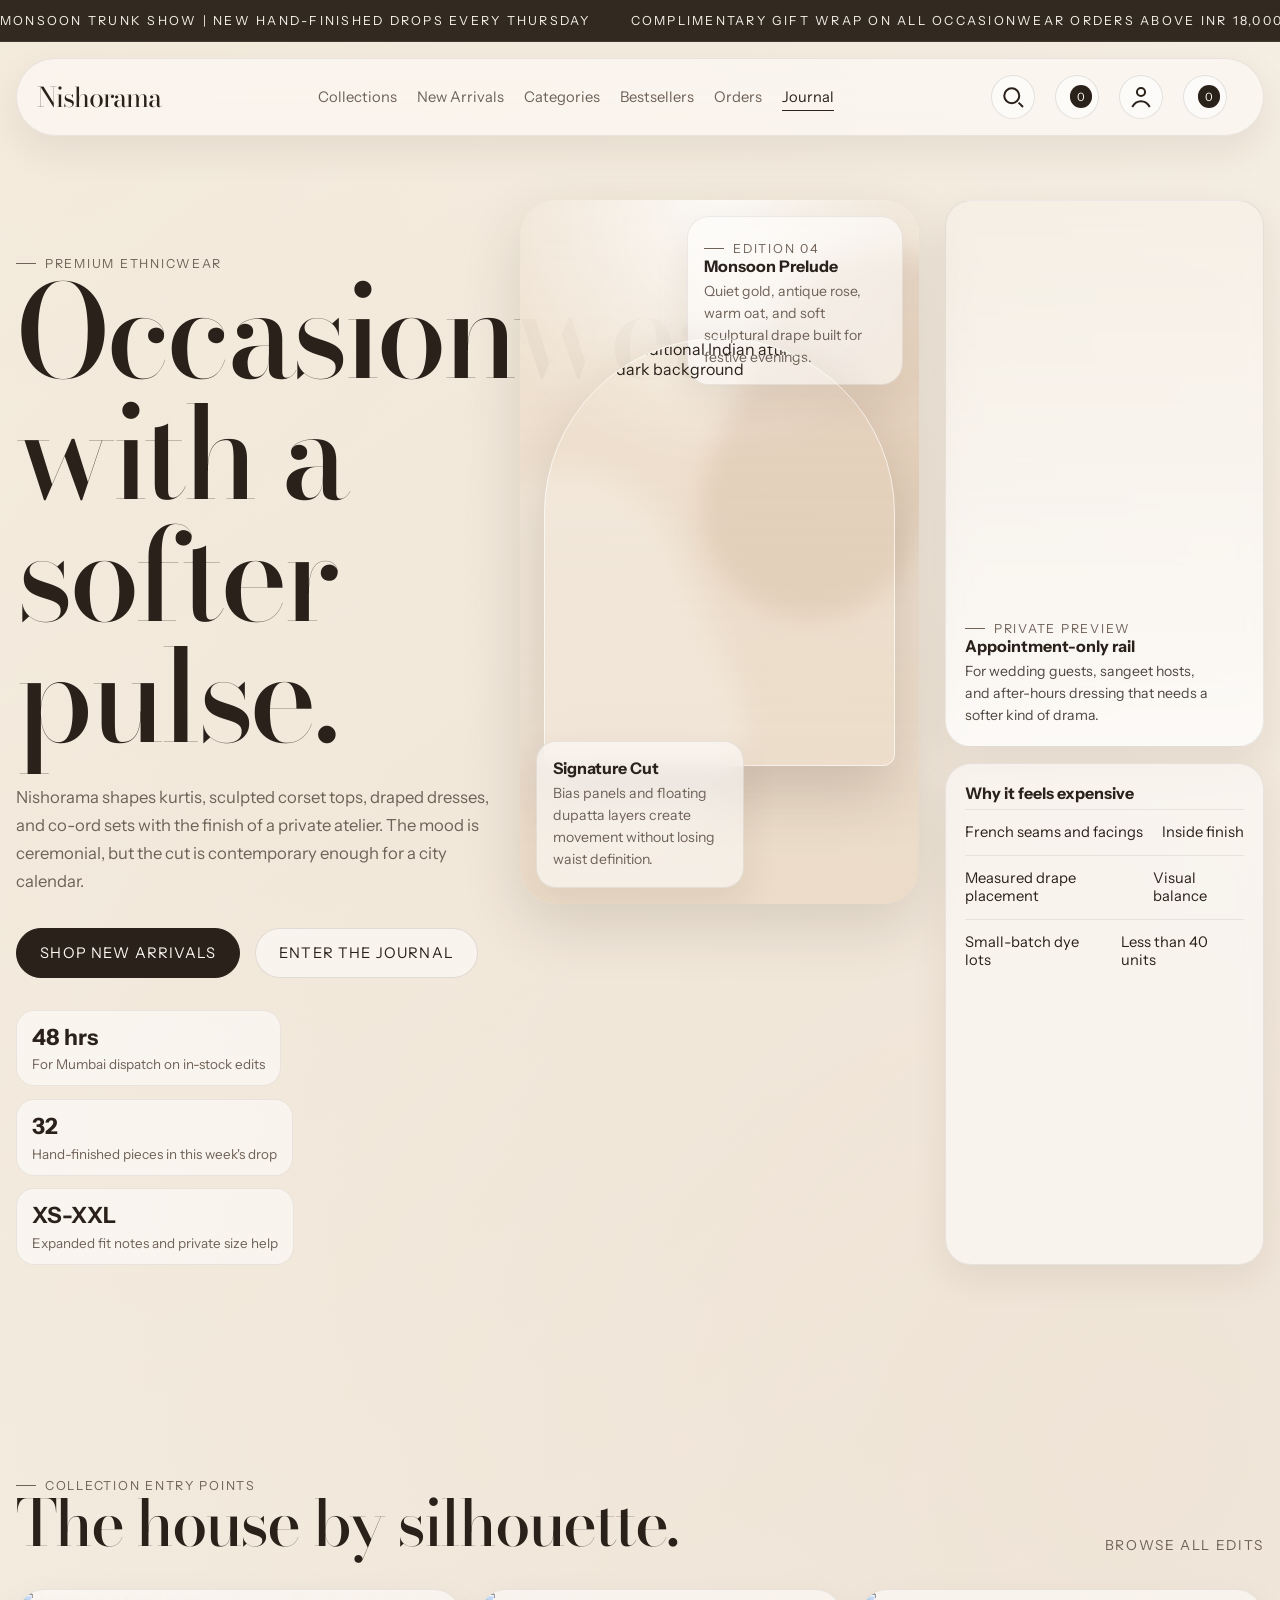
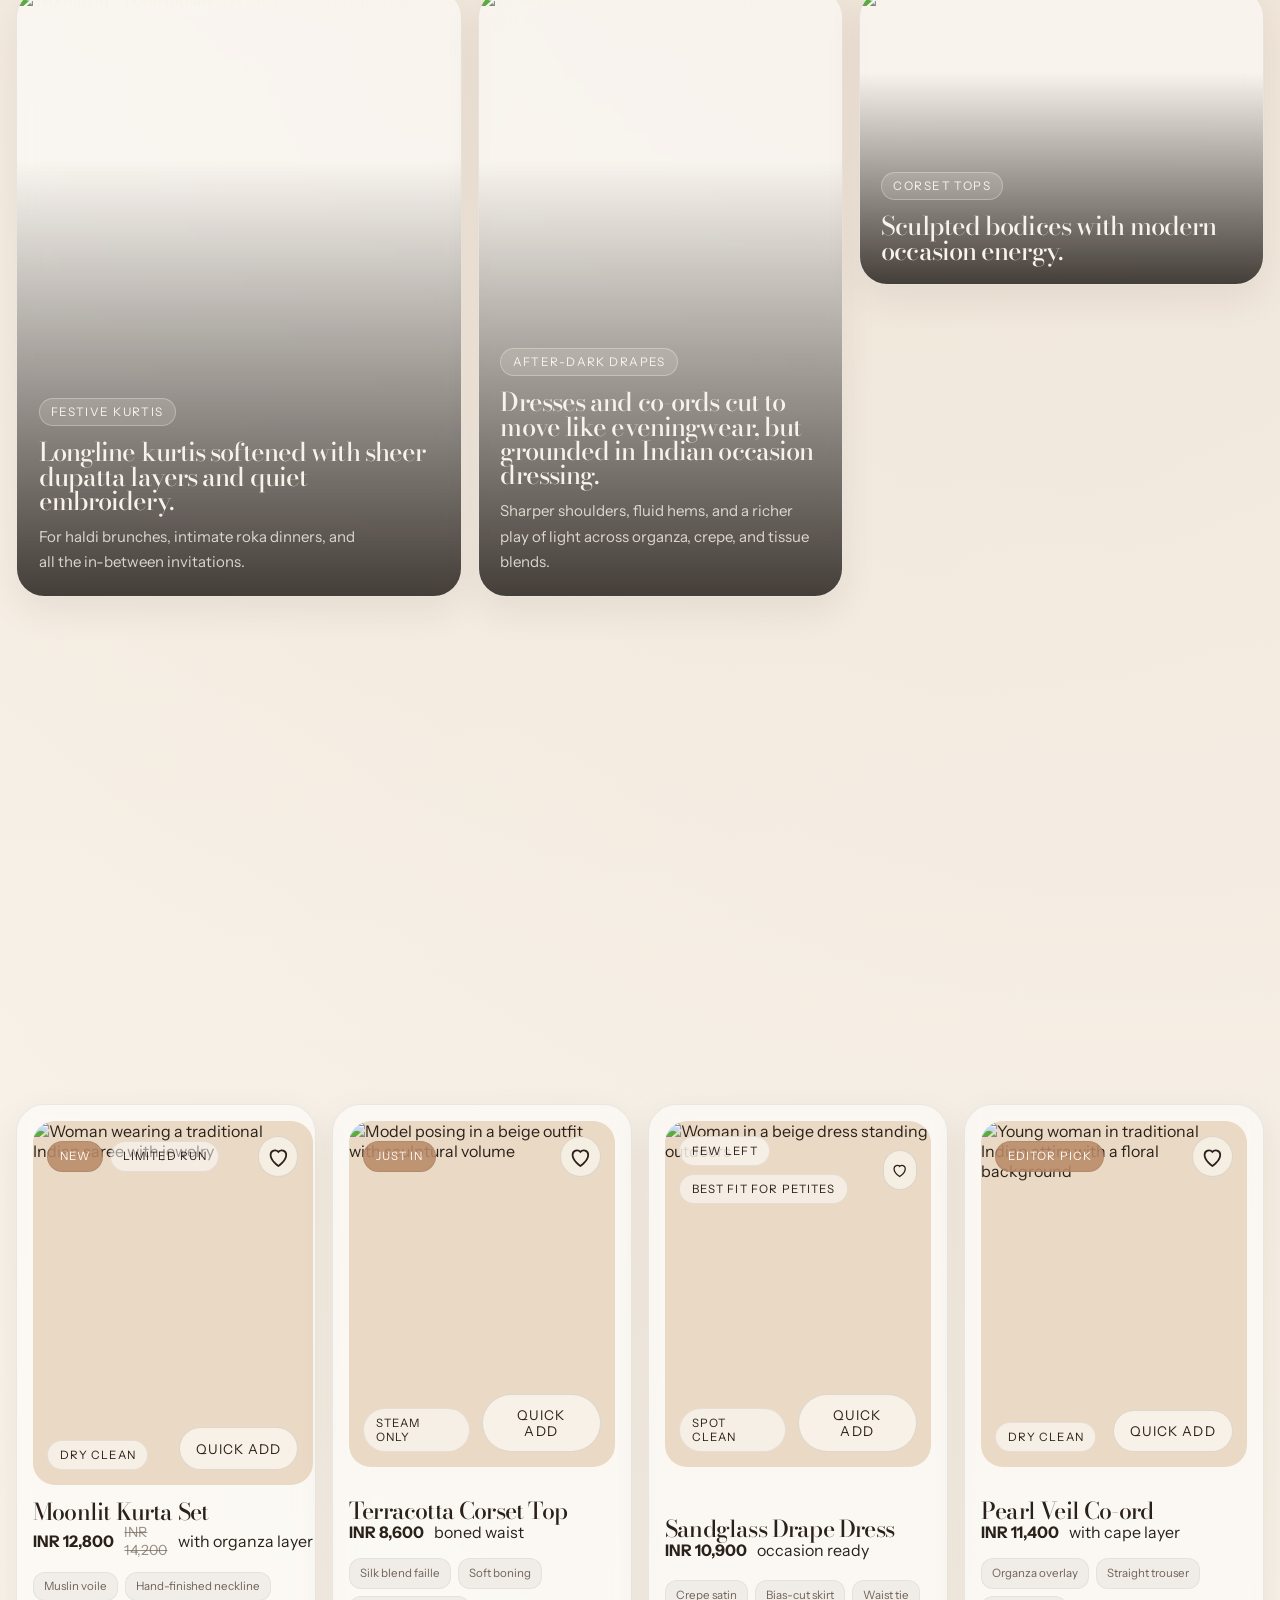
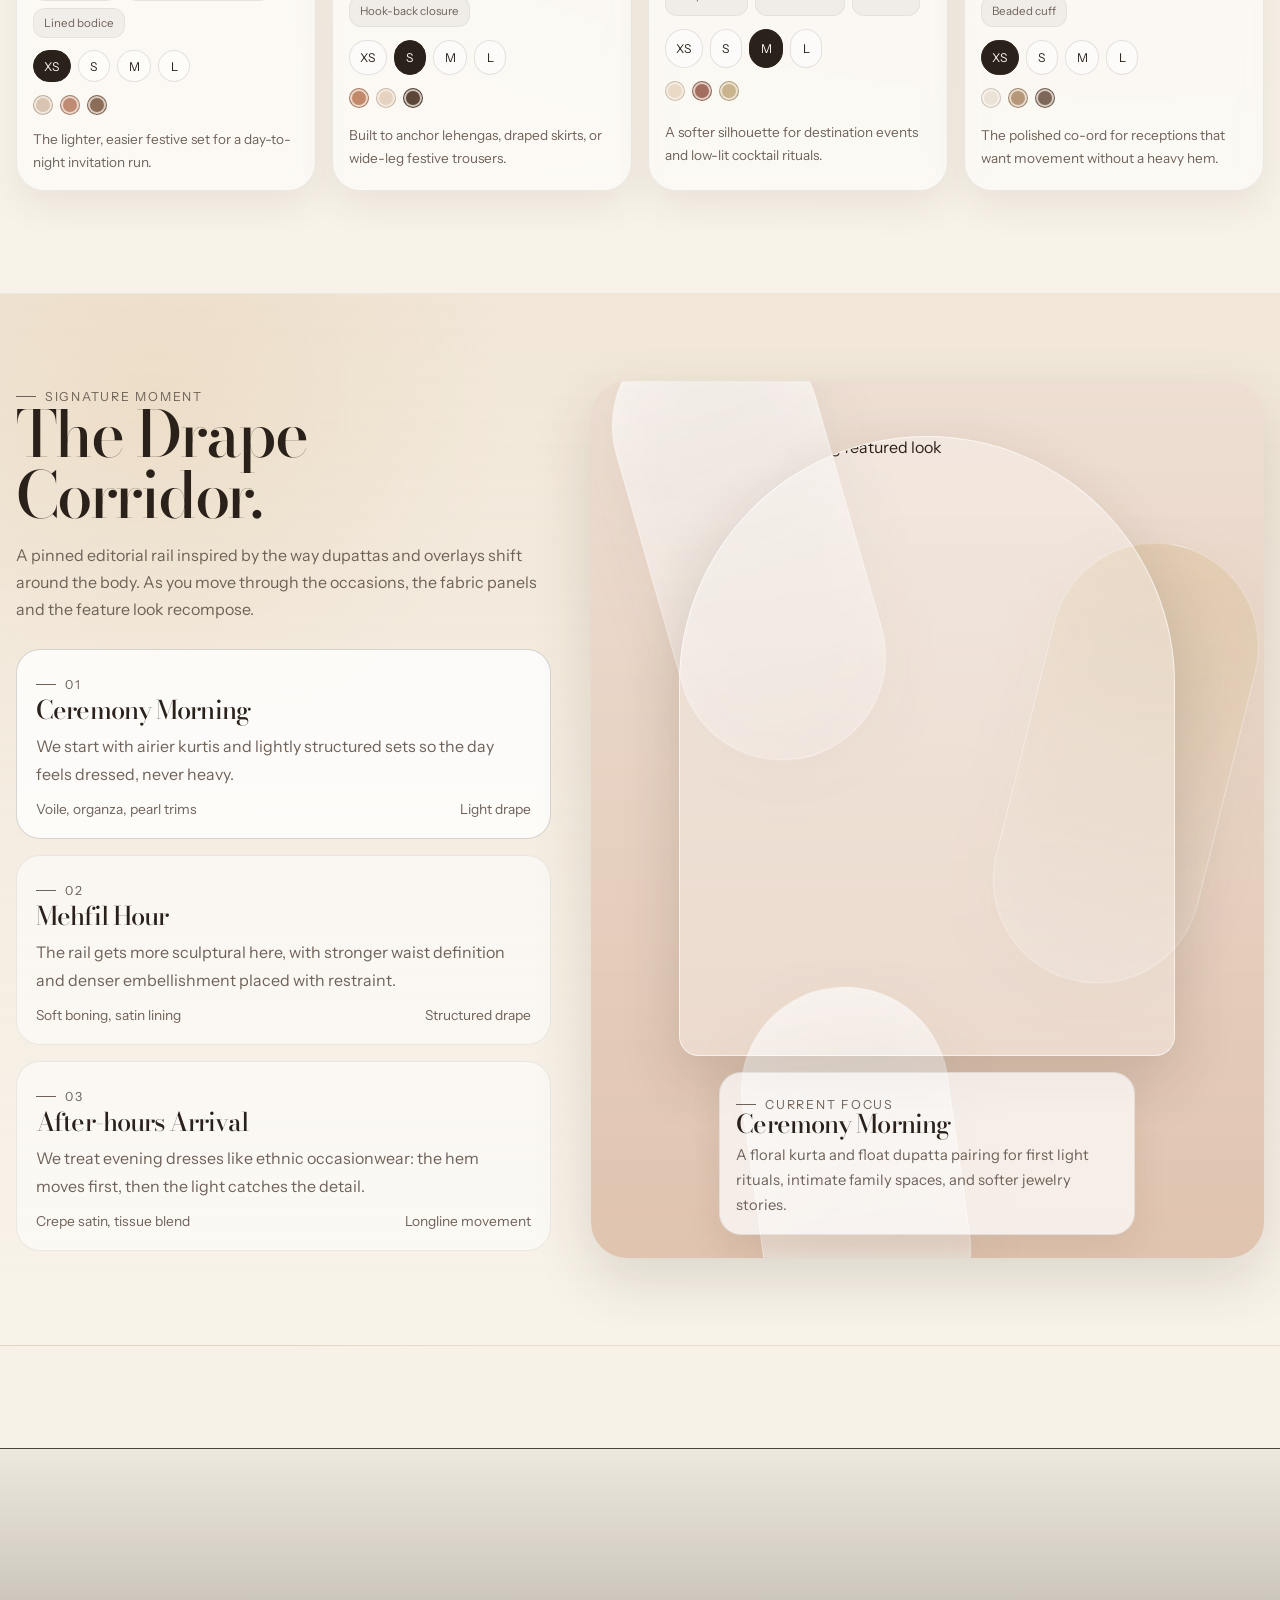
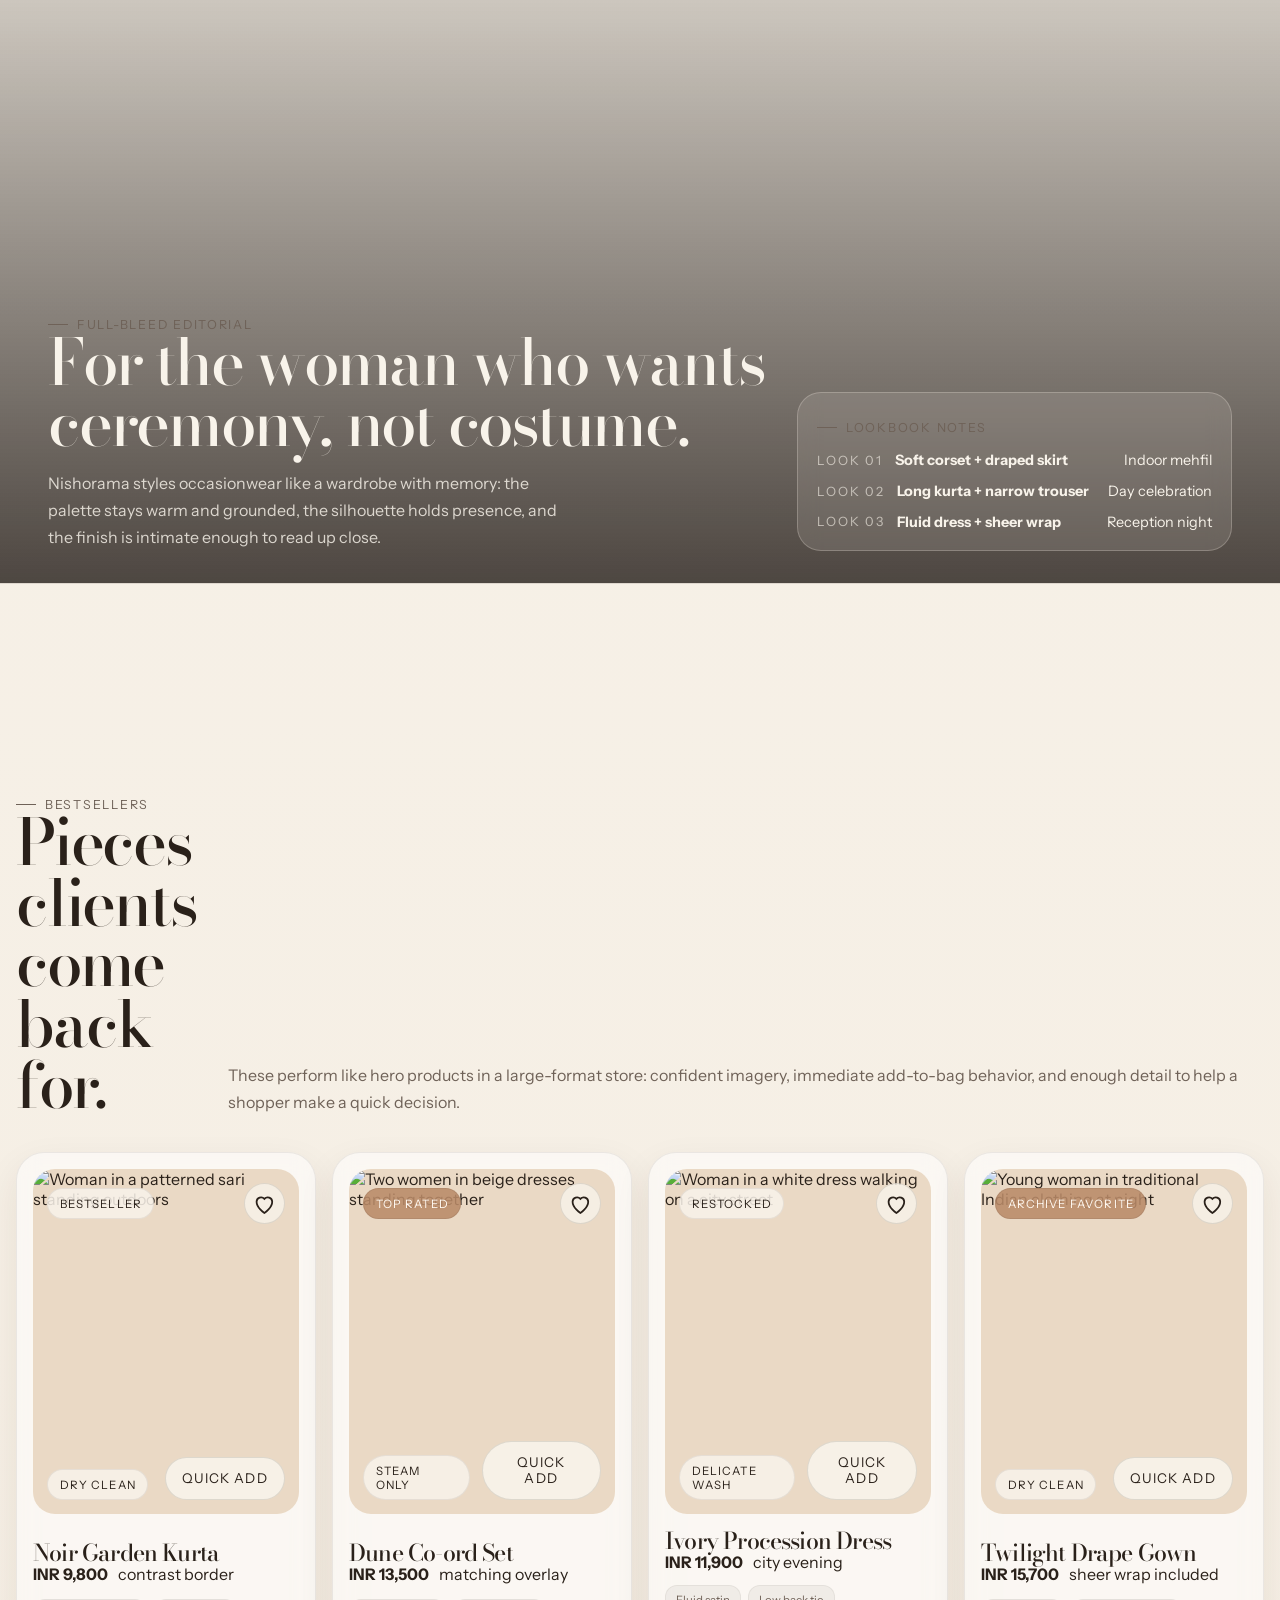
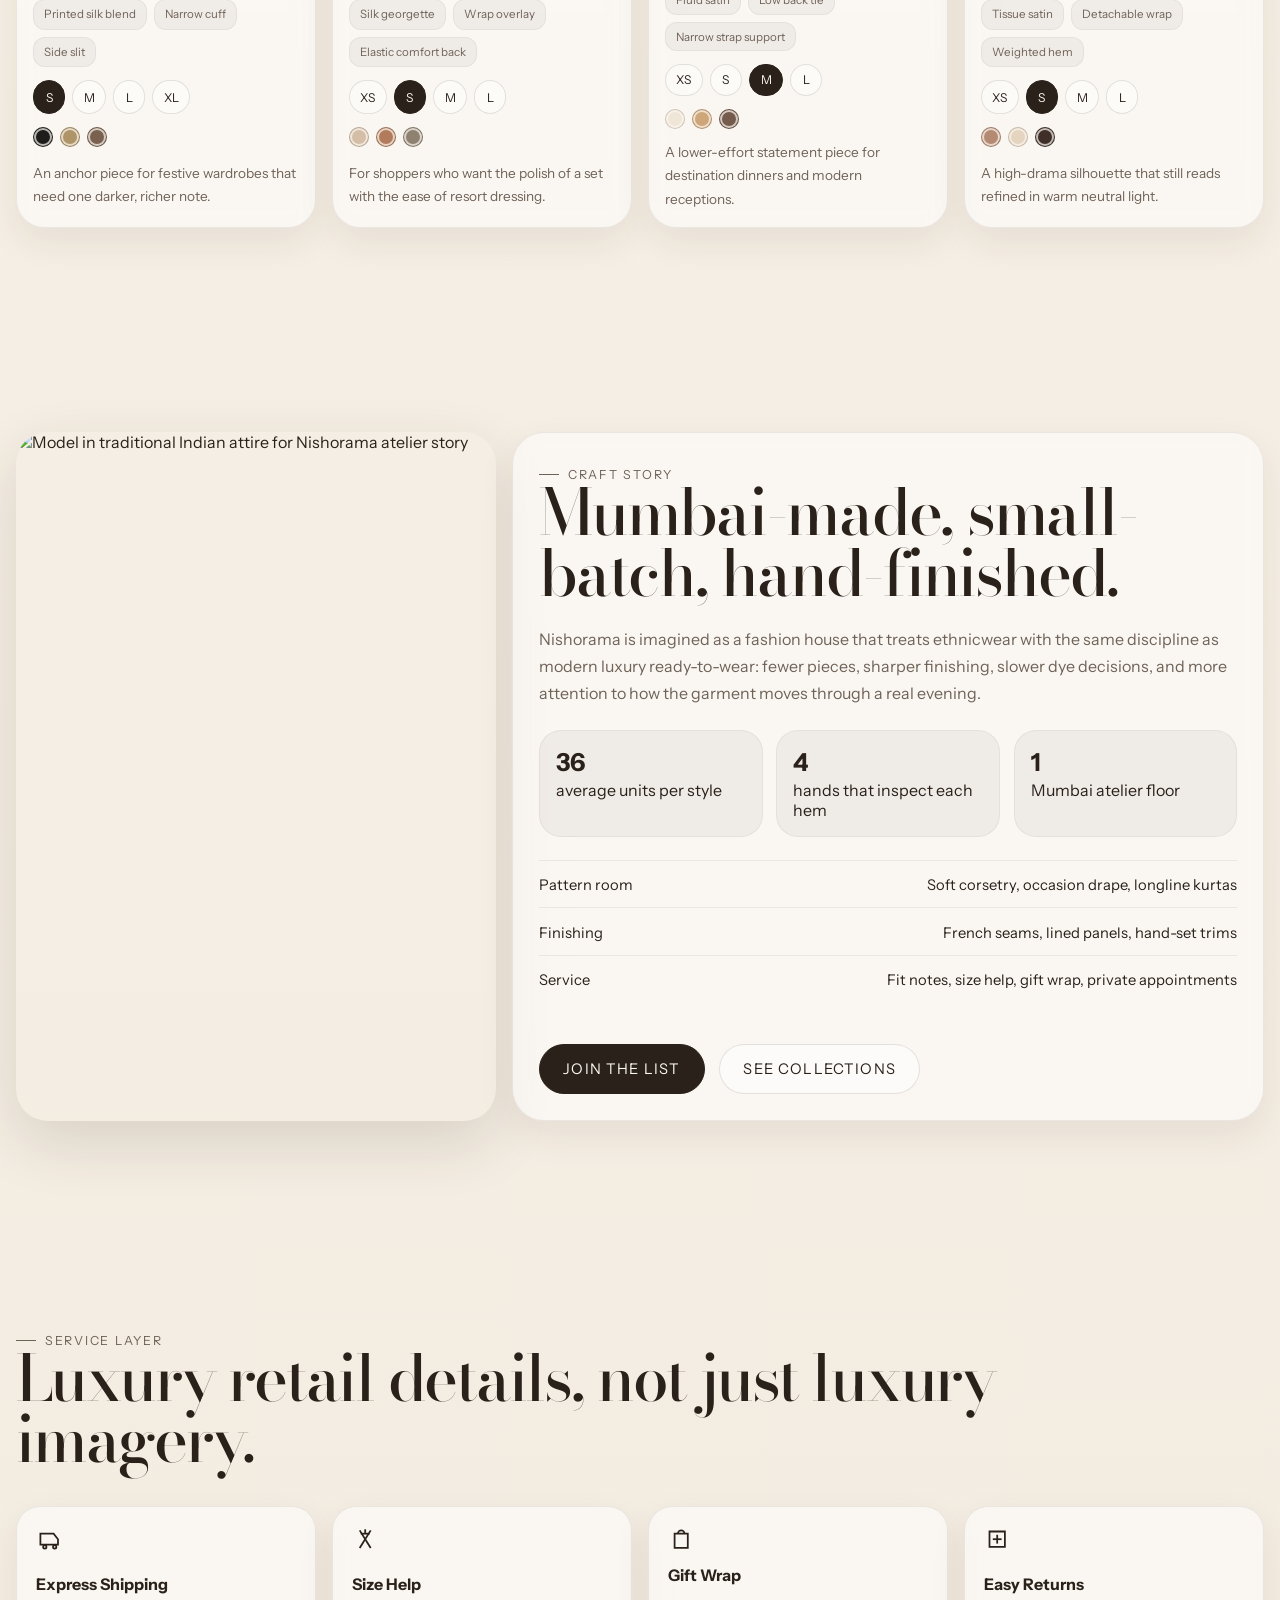
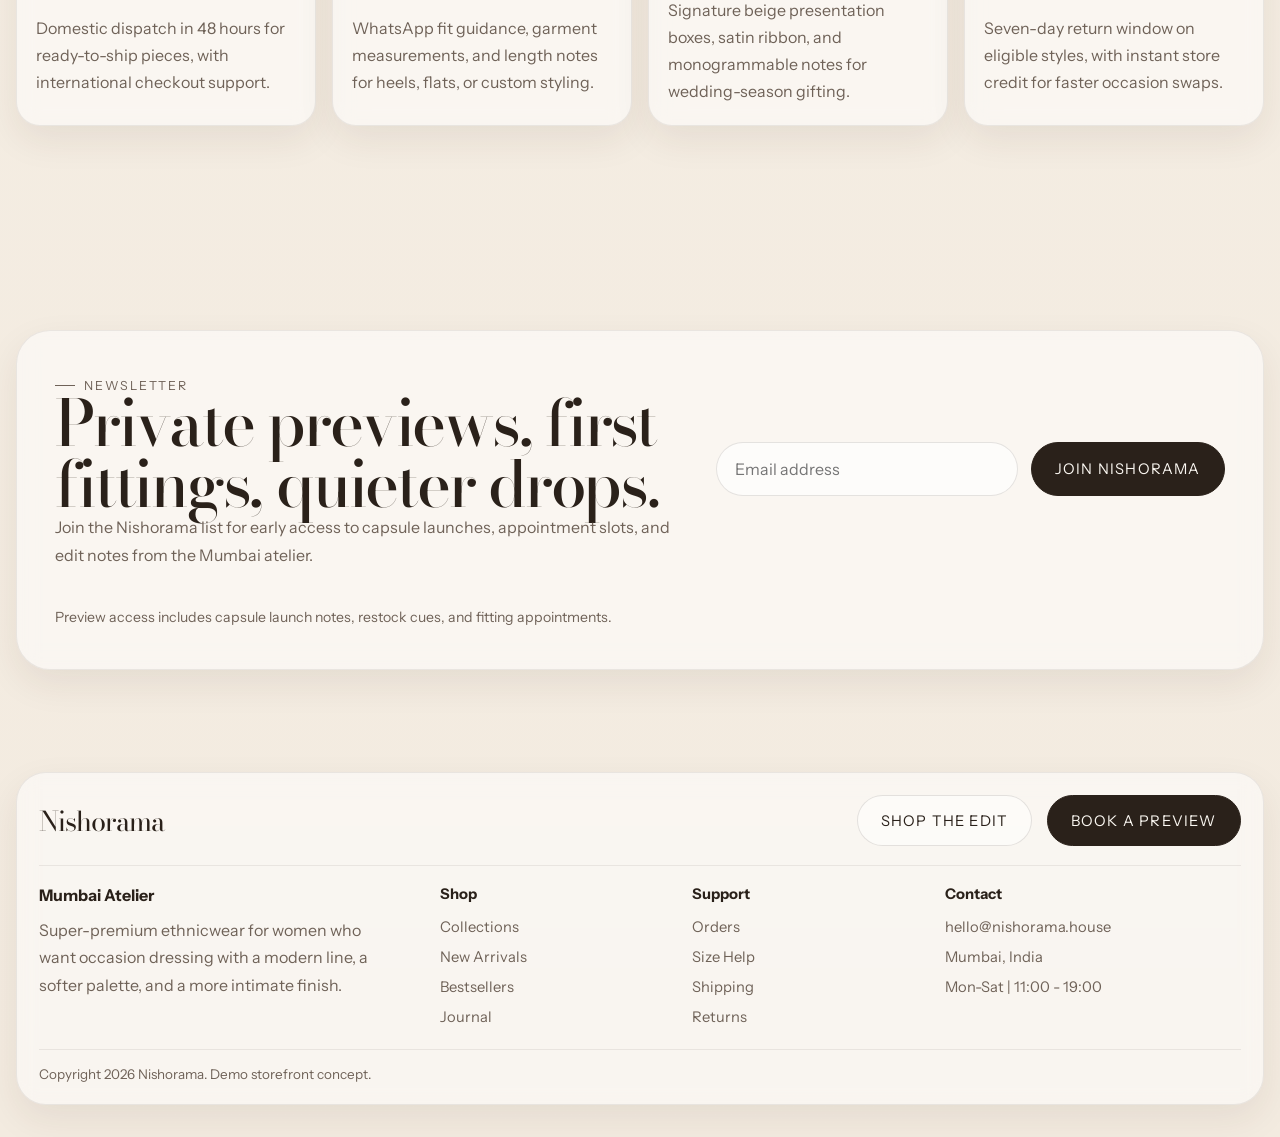
==== commit f04d5e7d: "Fix bag drawer checkout and close behavior" ====
--- a/index.html
+++ b/index.html
@@ -392,7 +392,7 @@
 
     .site-panel {
       position: absolute;
-      top: 6rem;
+      top: 7.25rem;
       width: min(calc(100% - 2rem), 32rem);
       background: rgba(251, 248, 242, 0.96);
       border: 1px solid rgba(42, 33, 26, 0.08);
@@ -1744,7 +1744,7 @@
       }
 
       .site-panel {
-        top: 5.75rem;
+        top: 6.5rem;
       }
 
       .drawer-panel {
@@ -1784,7 +1784,7 @@
       }
 
       .site-panel {
-        top: 5rem;
+        top: 5.75rem;
         width: calc(100% - 1rem);
         border-radius: 26px;
         padding: 1rem;
@@ -3162,7 +3162,7 @@
             </div>
           </div>
           <div class="search-result-actions">
-            <button class="button primary" type="button" data-scroll-target="#newsletter">Proceed To Concierge Checkout</button>
+            <a class="button primary" href="checkout.html" style="width:100%; justify-content:center;">Checkout</a>
             <button class="button ghost" type="button" data-open-panel="search">Keep Shopping</button>
           </div>
         </div>
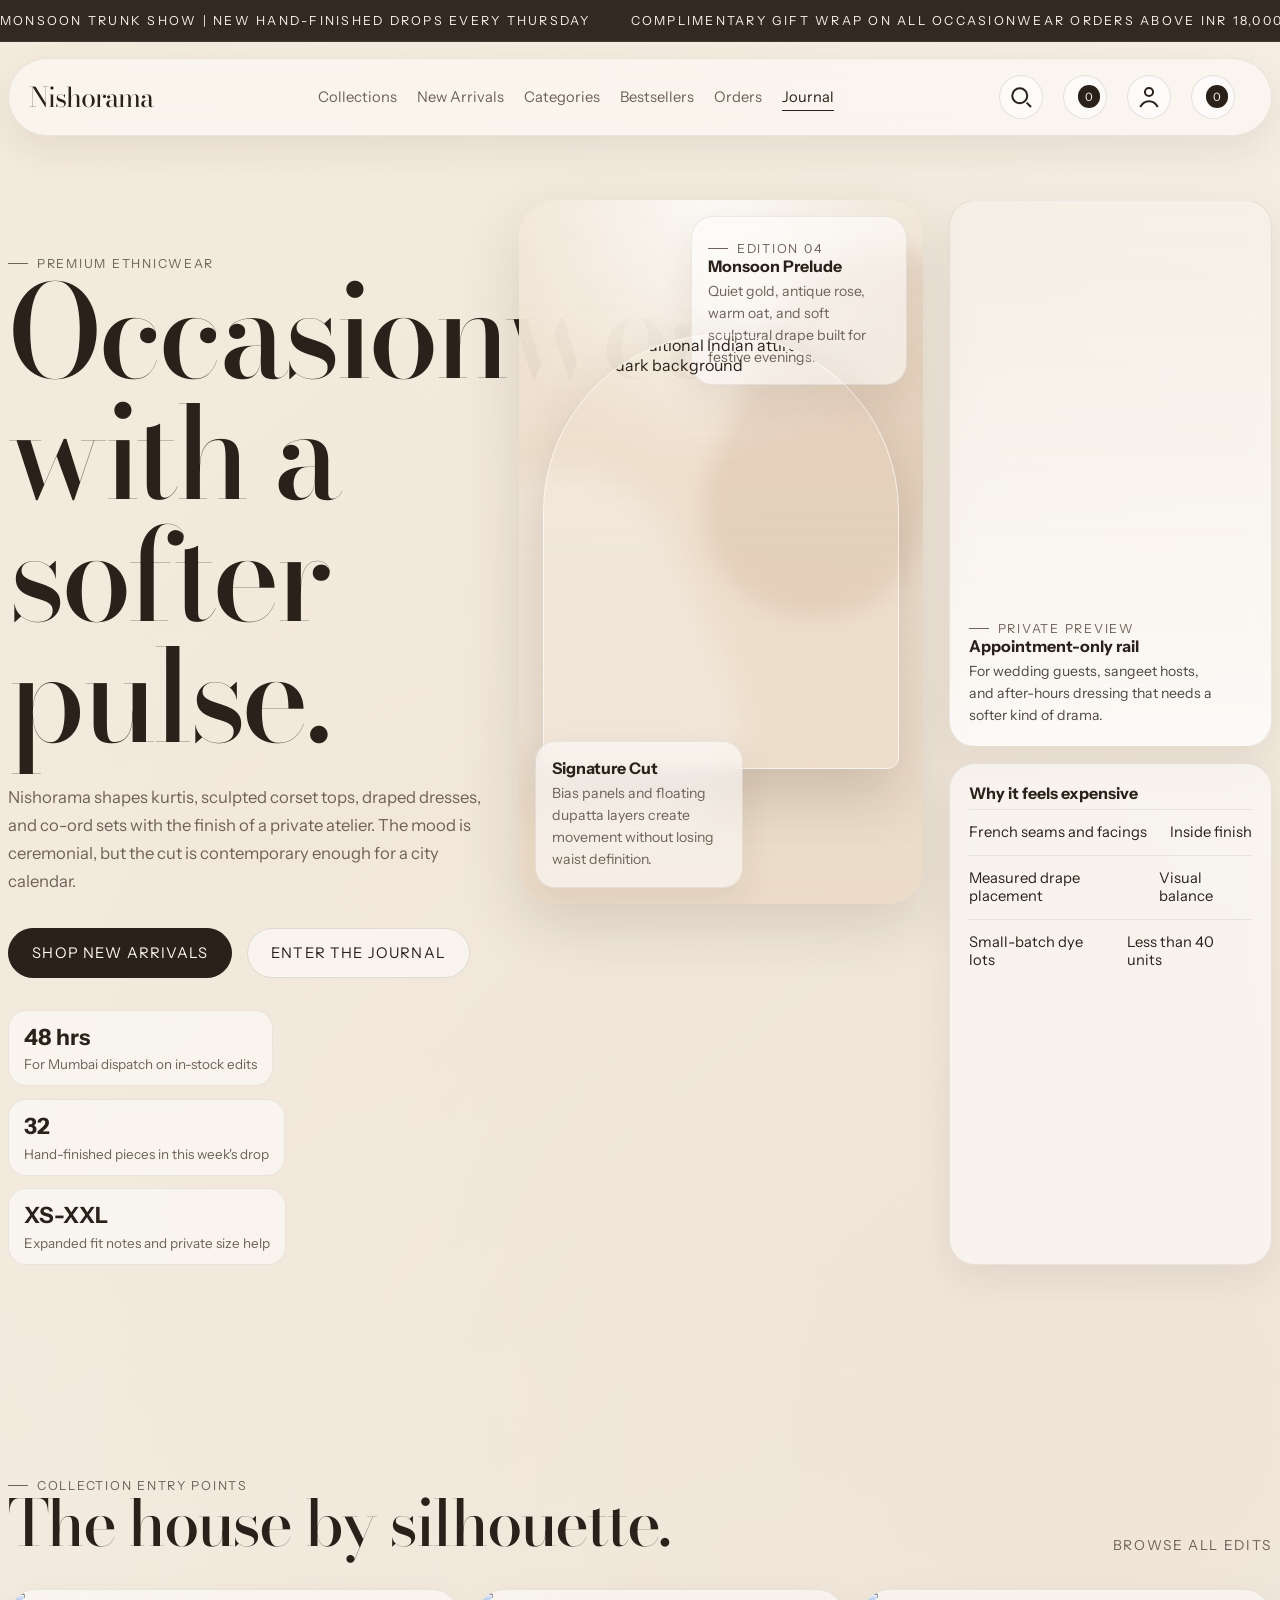
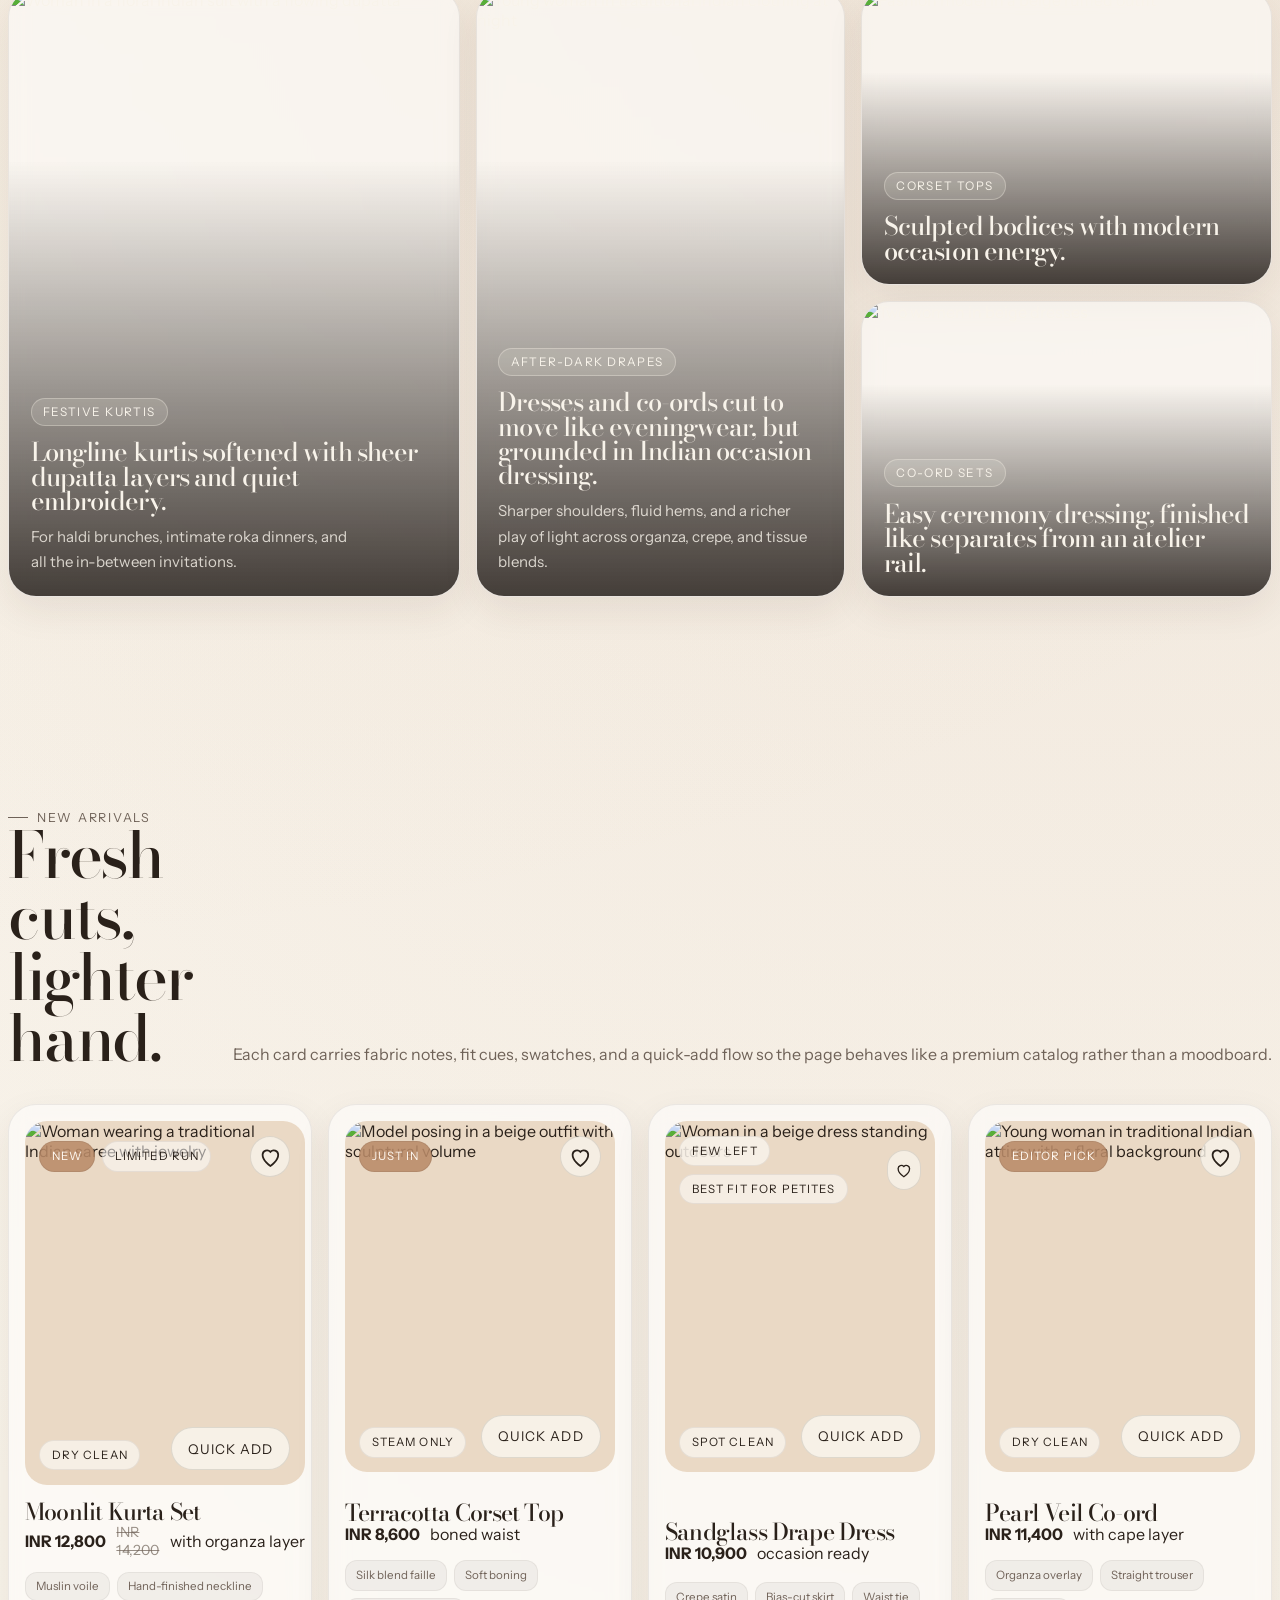
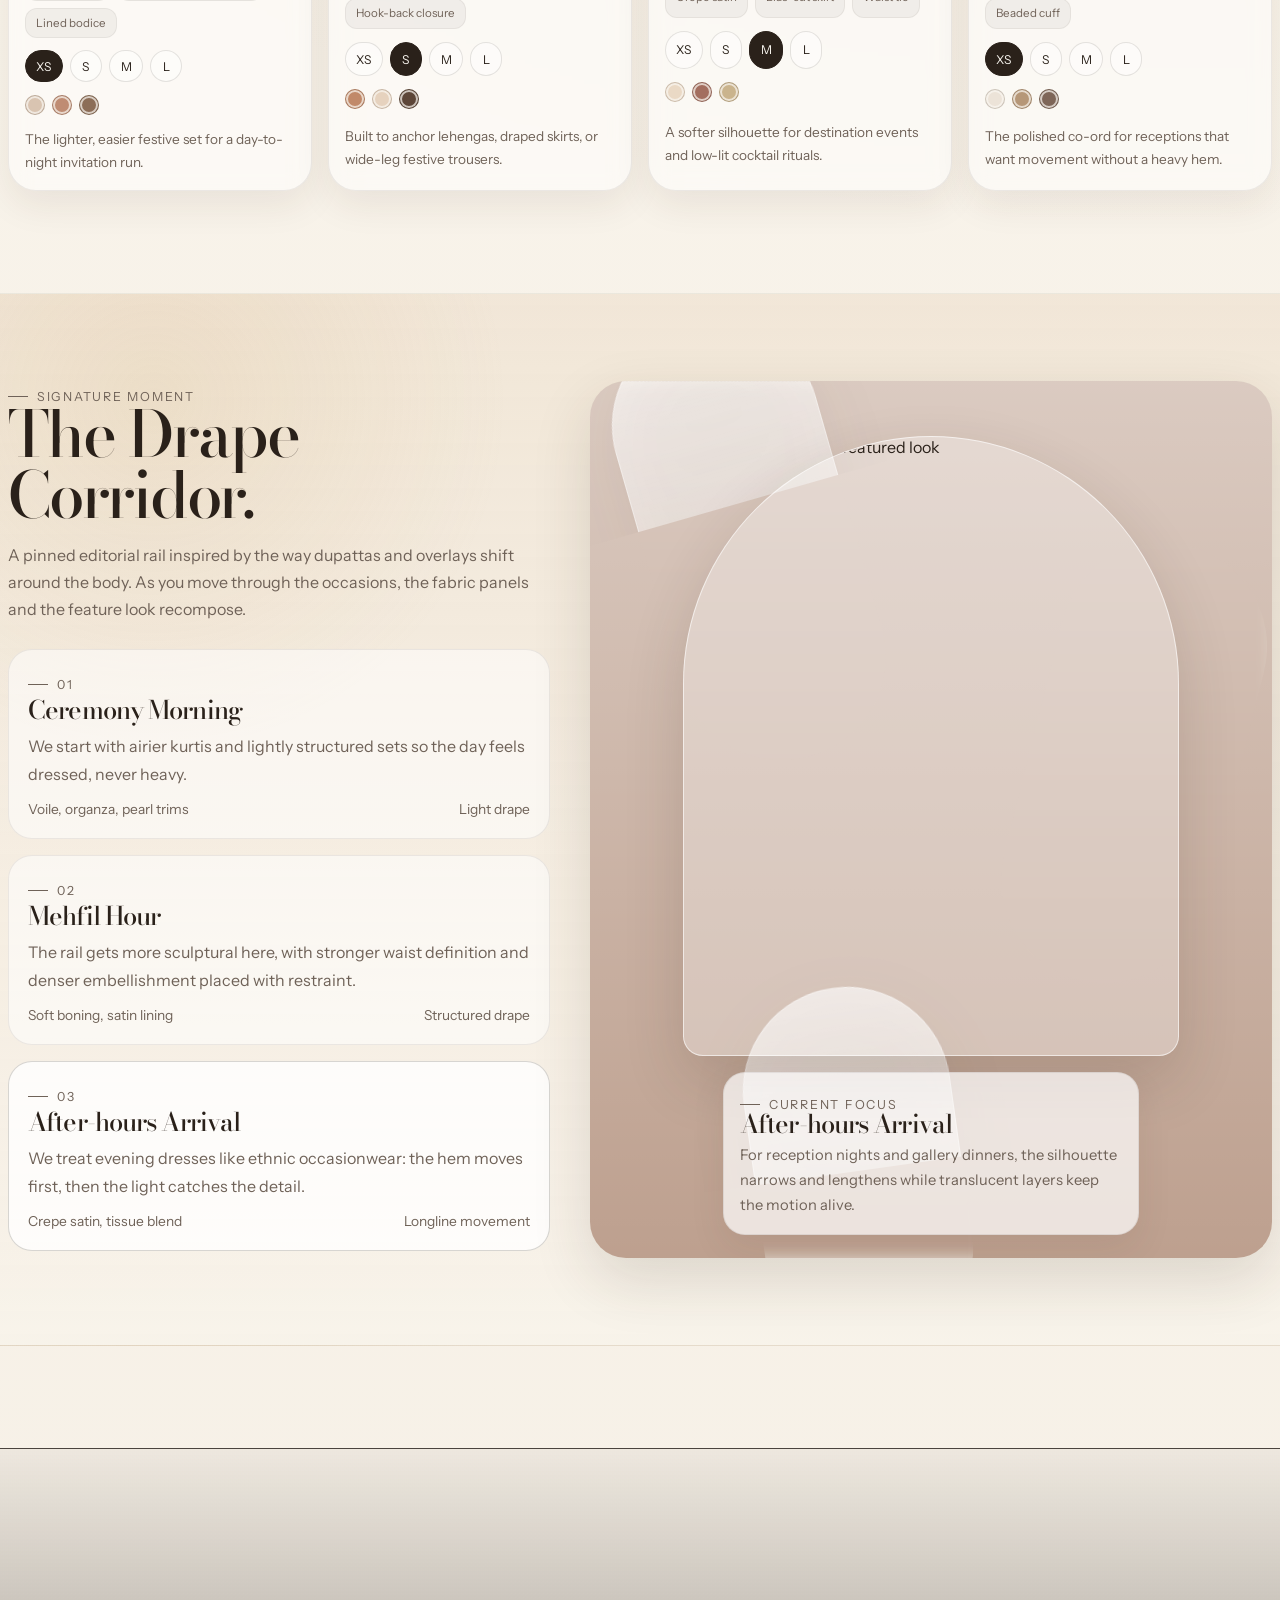
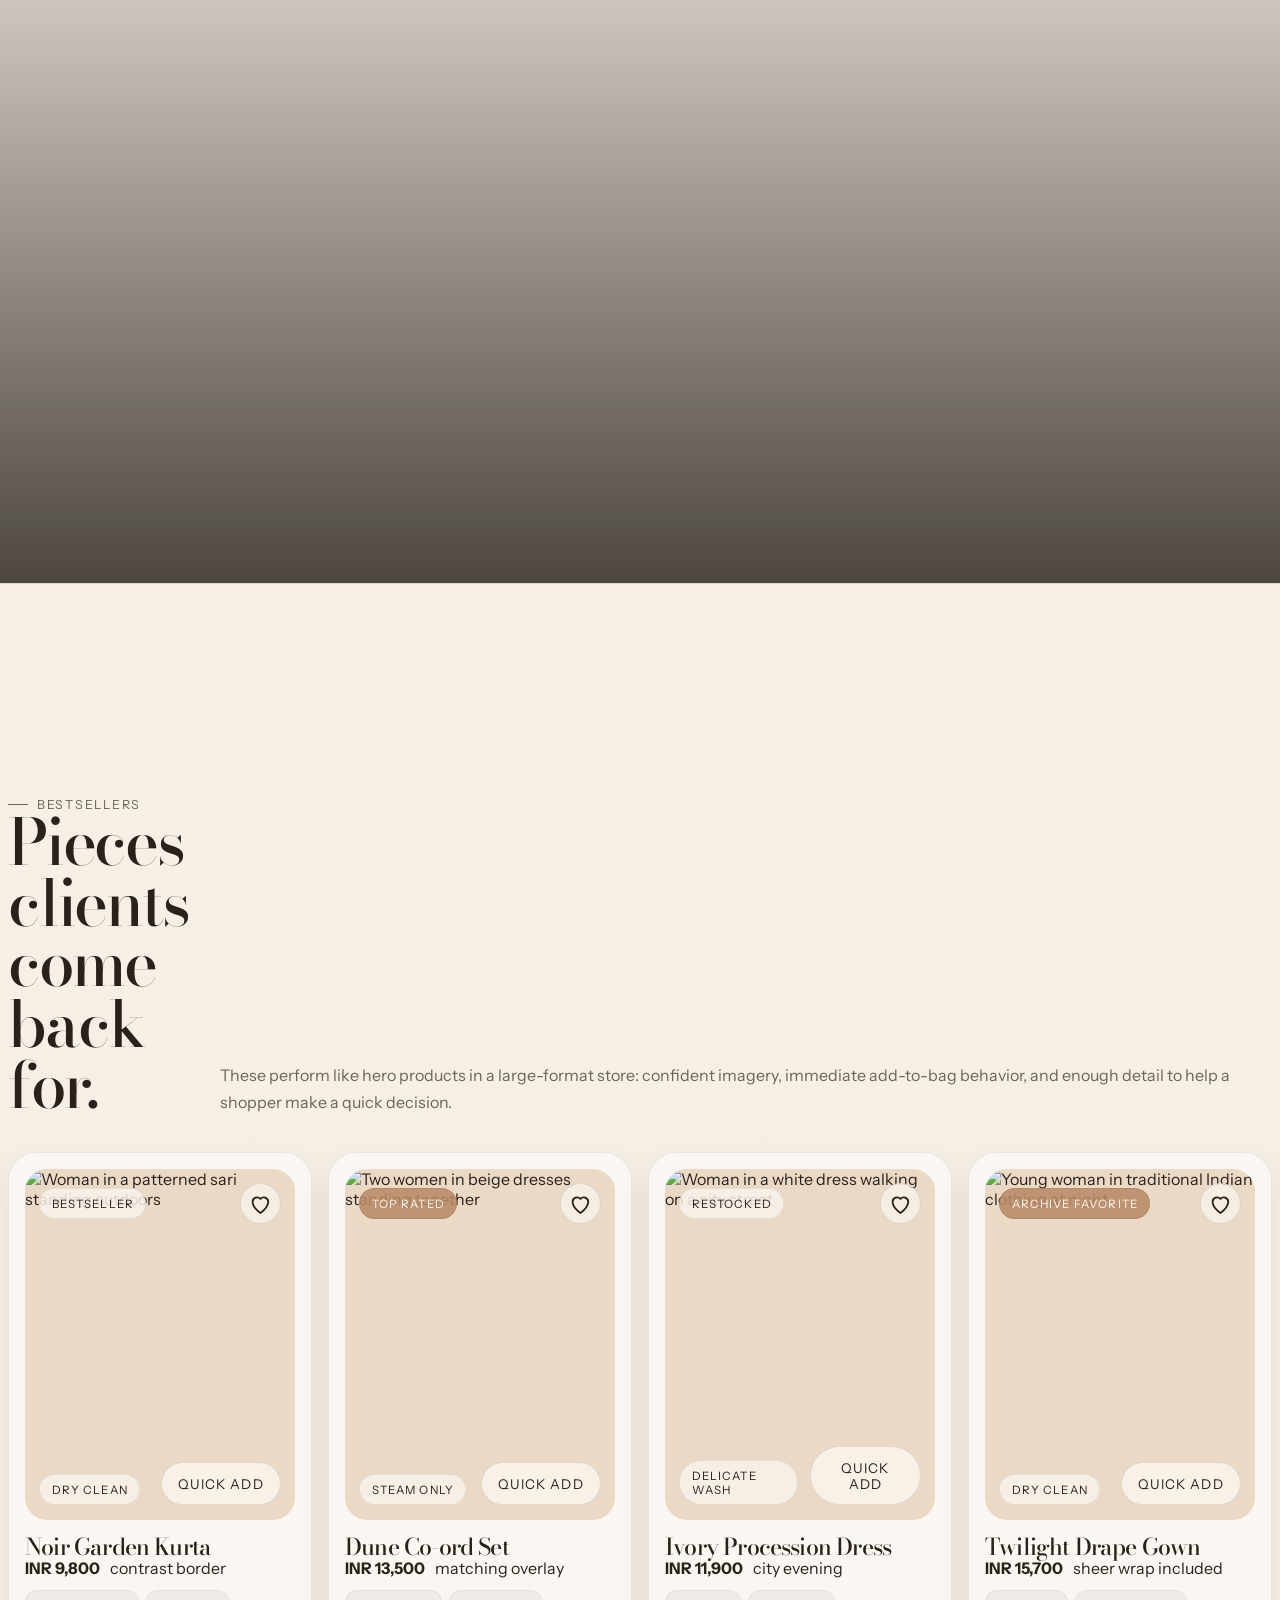
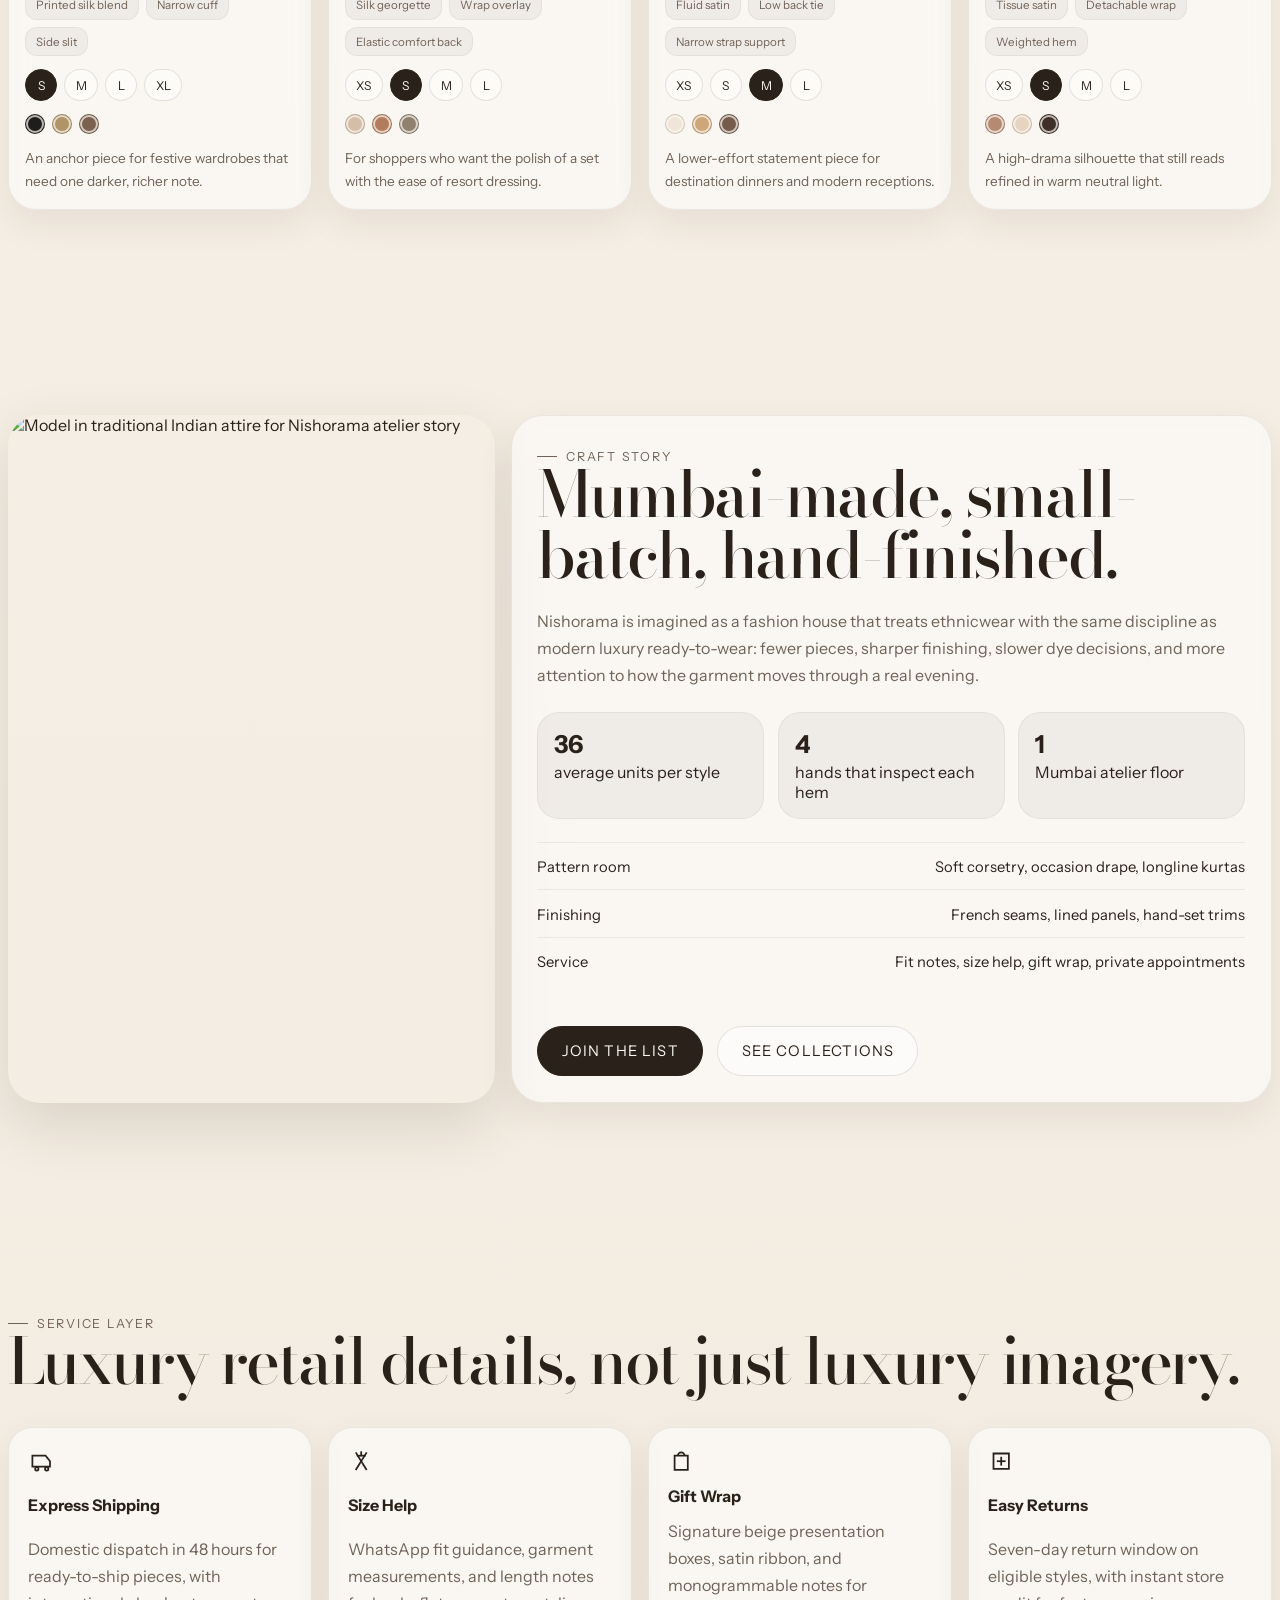
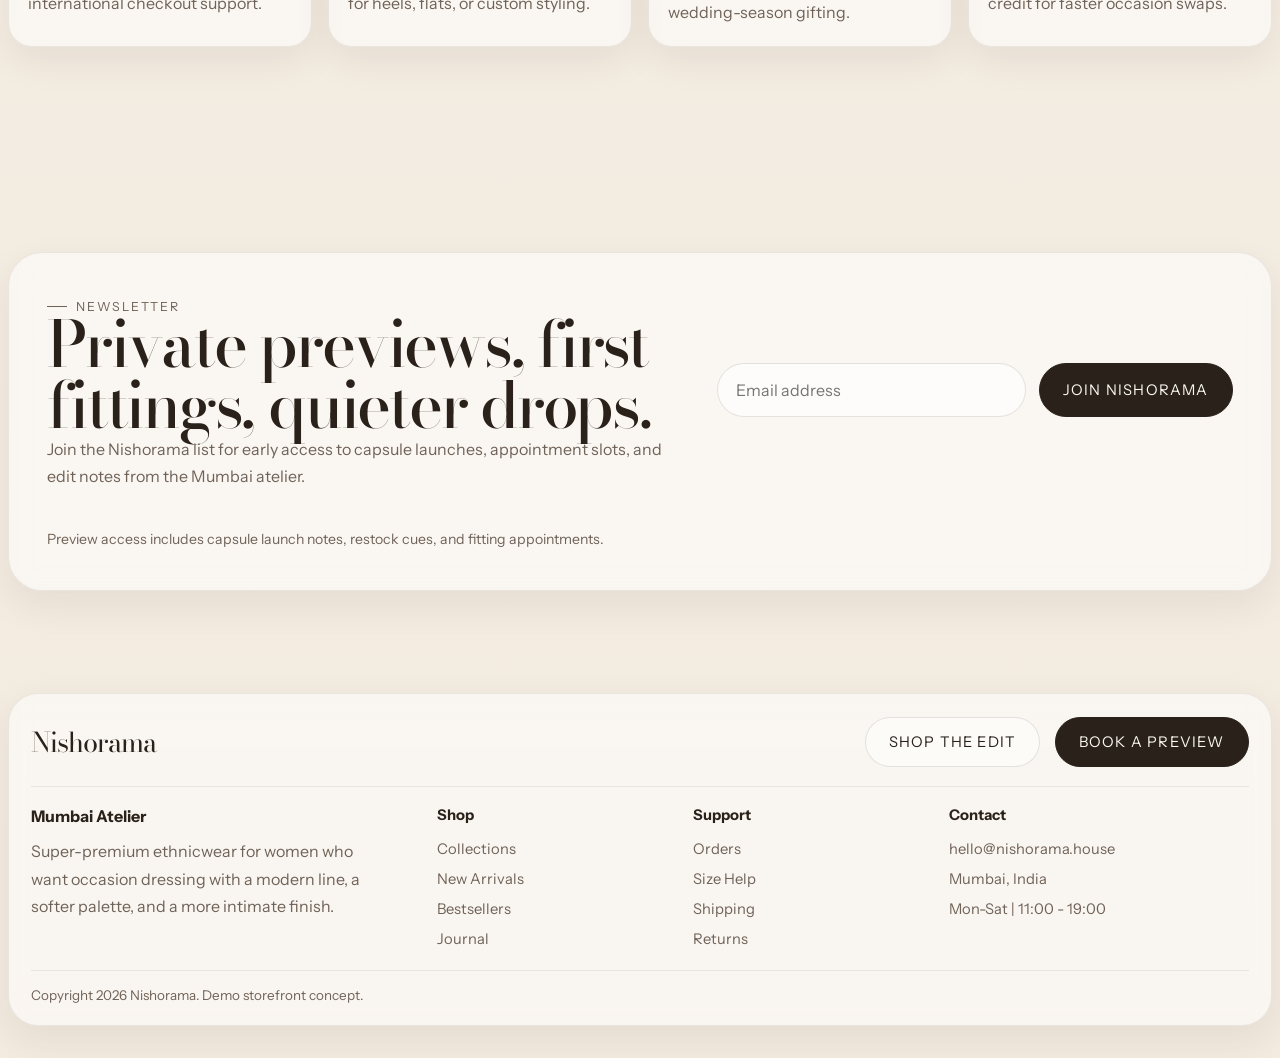
==== commit 47cc1fc6: "Refine categories layout and product naming" ====
--- a/index.html
+++ b/index.html
@@ -29,7 +29,7 @@
       --radius-lg: 24px;
       --radius-md: 18px;
       --radius-sm: 999px;
-      --max-width: 1440px;
+      --max-width: 1600px;
       --gutter: clamp(1rem, 2vw, 2rem);
       --section-space: clamp(4.5rem, 8vw, 8rem);
       --transition: 240ms ease;
@@ -116,7 +116,7 @@
     }
 
     .section {
-      width: min(calc(100% - 2rem), var(--max-width));
+      width: min(calc(100% - 1rem), var(--max-width));
       margin: 0 auto;
       padding: var(--section-space) 0;
     }
@@ -216,7 +216,7 @@
       position: sticky;
       top: 2.55rem;
       z-index: 80;
-      width: min(calc(100% - 2rem), var(--max-width));
+      width: min(calc(100% - 1rem), var(--max-width));
       margin: 1rem auto 0;
     }
 
@@ -393,7 +393,7 @@
     .site-panel {
       position: absolute;
       top: 7.25rem;
-      width: min(calc(100% - 2rem), 32rem);
+      width: min(calc(100% - 1rem), 32rem);
       background: rgba(251, 248, 242, 0.96);
       border: 1px solid rgba(42, 33, 26, 0.08);
       border-radius: 32px;
@@ -419,7 +419,7 @@
     .search-panel {
       left: 50%;
       transform: translate(-50%, -0.85rem) scale(0.98);
-      width: min(calc(100% - 2rem), 56rem);
+      width: min(calc(100% - 1rem), 56rem);
     }
 
     .search-panel.is-open {
@@ -1287,7 +1287,7 @@
     }
 
     .corridor-shell {
-      width: min(calc(100% - 2rem), var(--max-width));
+      width: min(calc(100% - 1rem), var(--max-width));
       margin: 0 auto;
       display: grid;
       grid-template-columns: minmax(0, 0.9fr) minmax(320px, 1.1fr);
@@ -1449,7 +1449,7 @@
     }
 
     .lookbook-content {
-      width: min(calc(100% - 2rem), var(--max-width));
+      width: min(calc(100% - 1rem), var(--max-width));
       margin: 0 auto;
       display: grid;
       grid-template-columns: minmax(0, 1.2fr) minmax(18rem, 0.72fr);
@@ -1610,7 +1610,7 @@
     }
 
     .footer-shell {
-      width: min(calc(100% - 2rem), var(--max-width));
+      width: min(calc(100% - 1rem), var(--max-width));
       margin: 0 auto;
       padding: 1.4rem;
       border-radius: 30px;
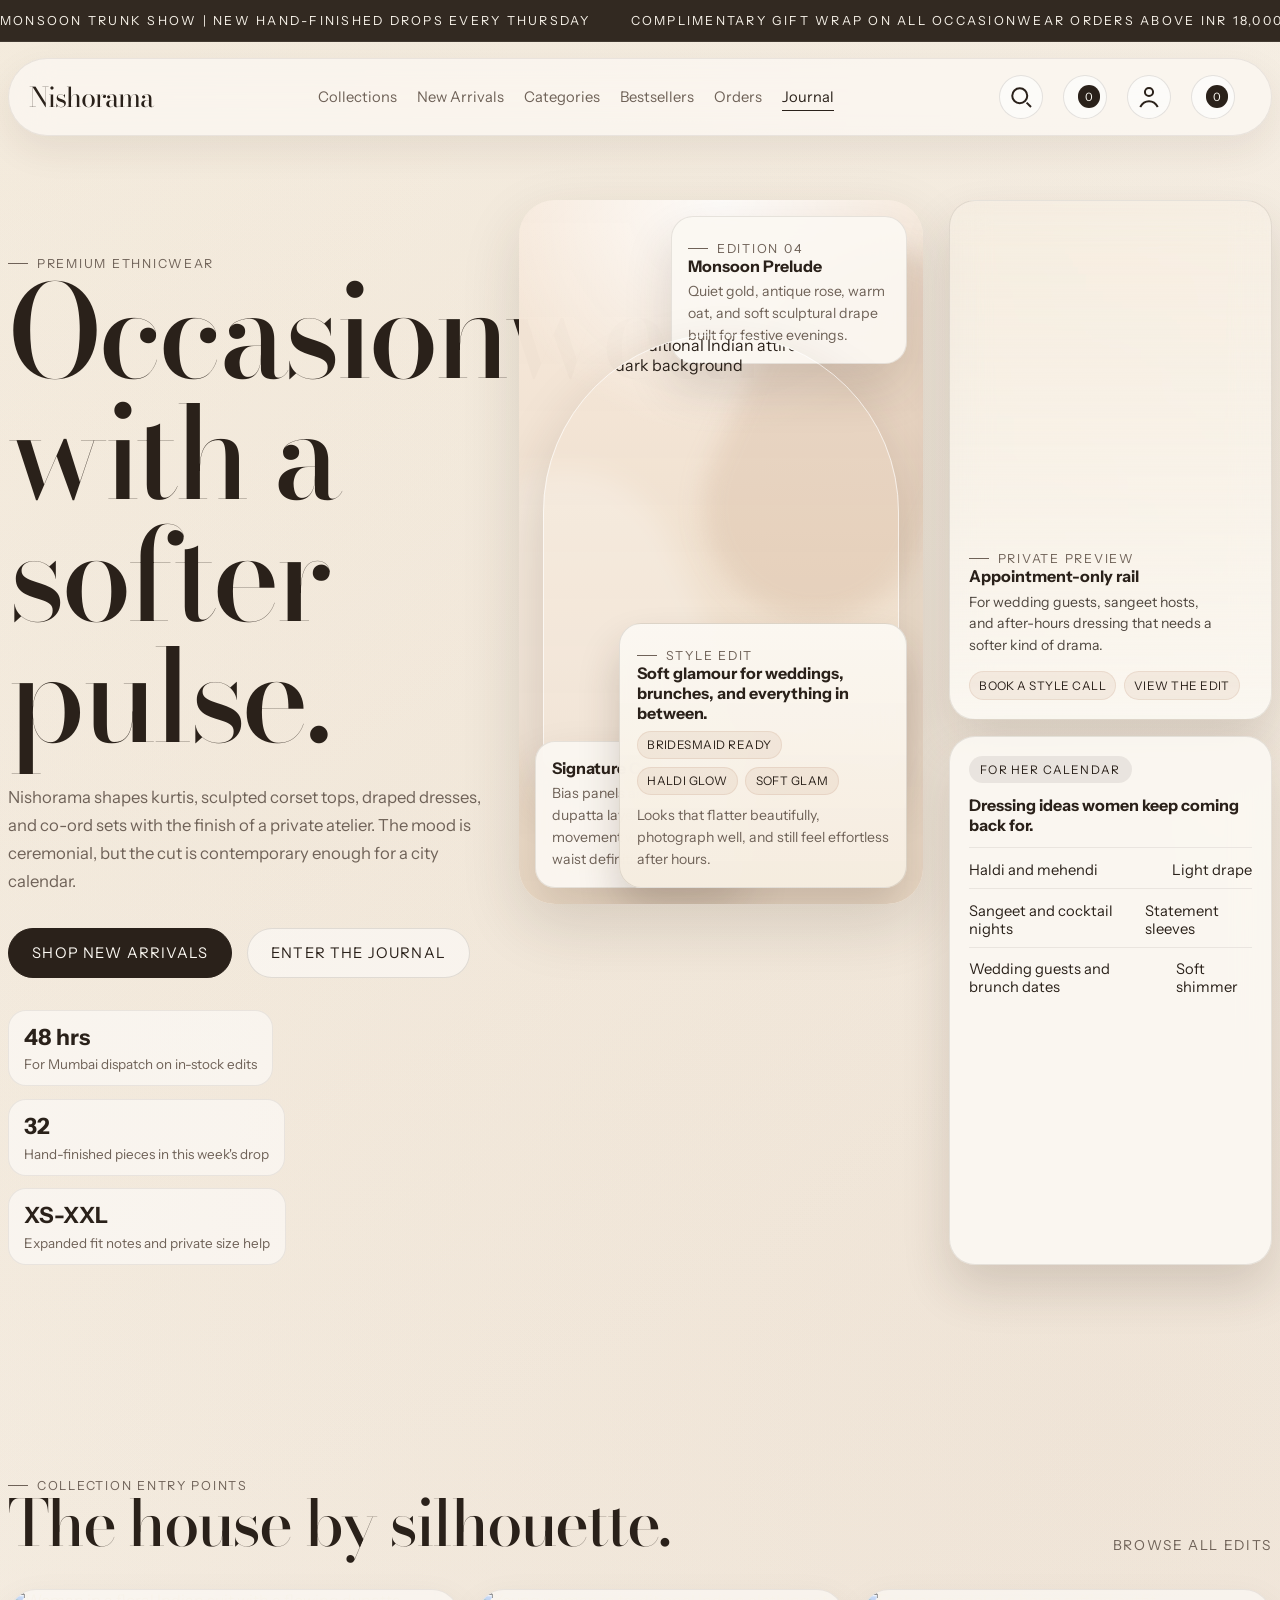
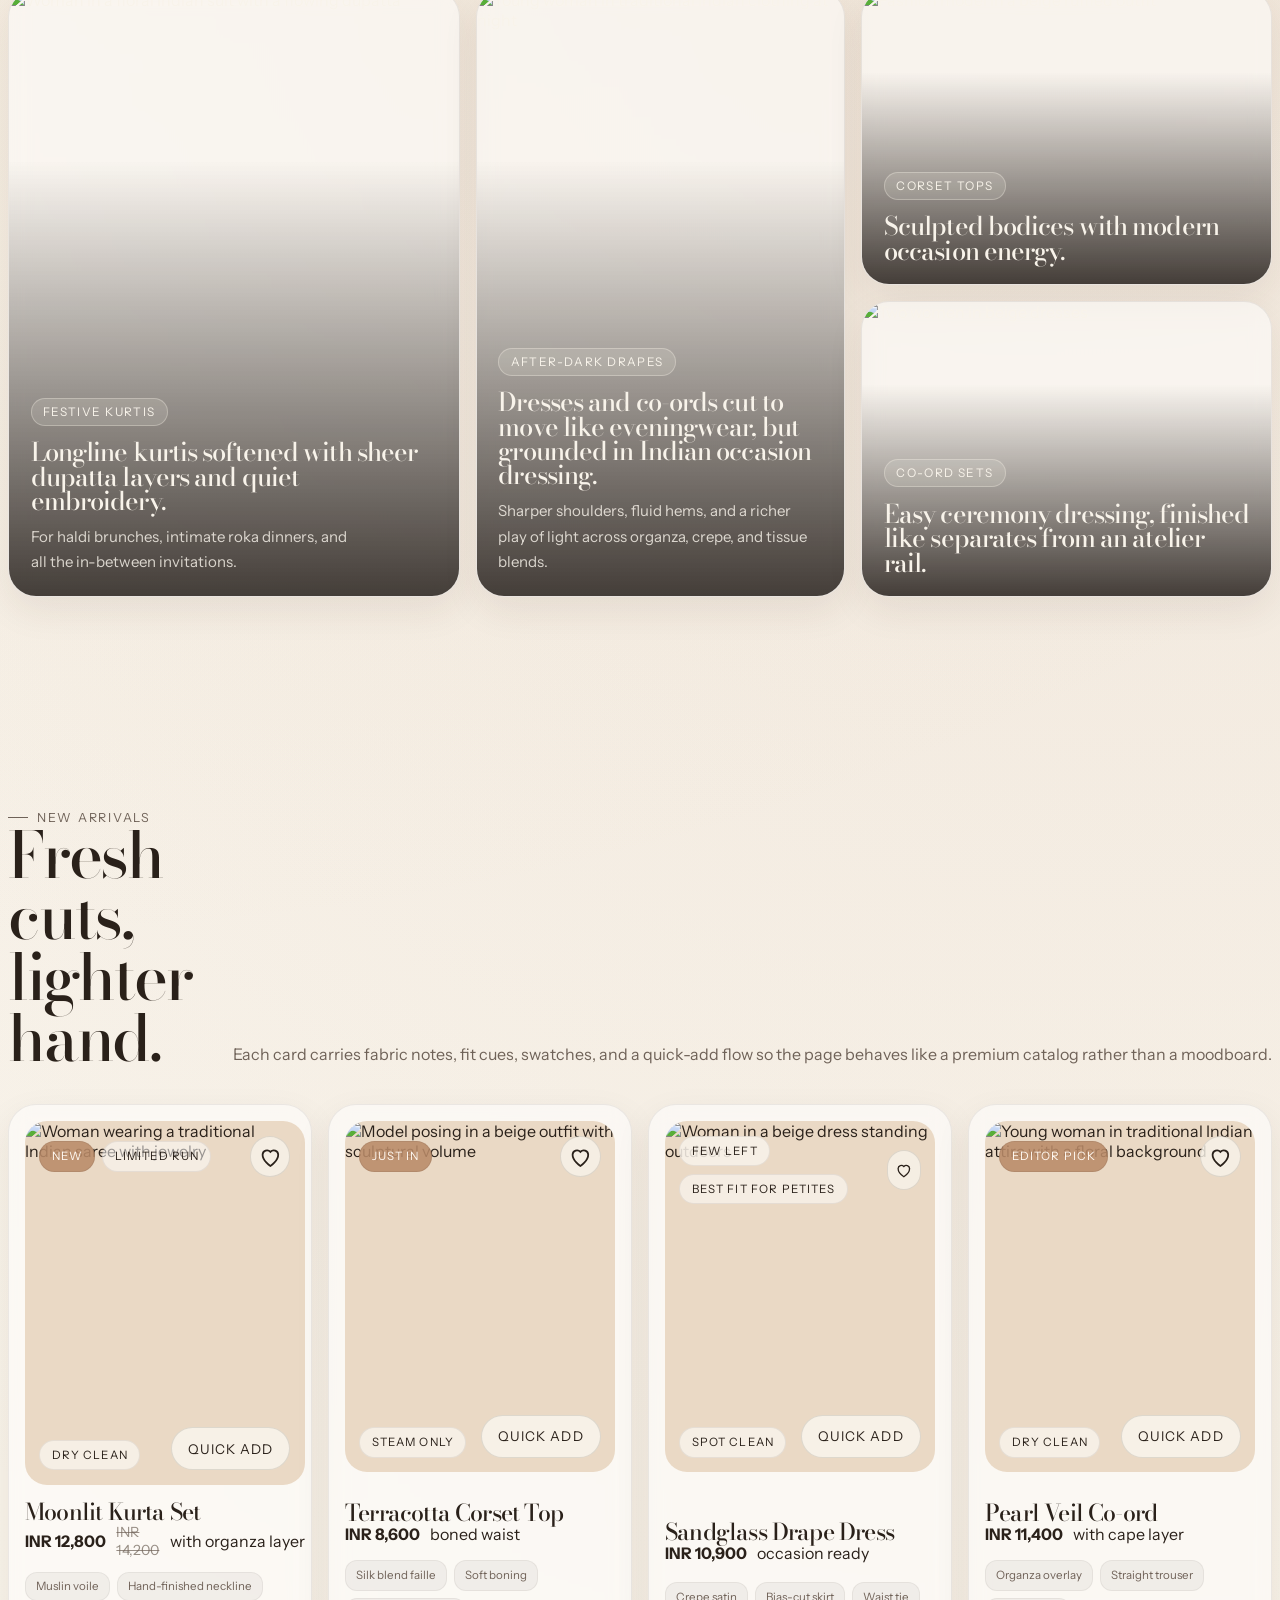
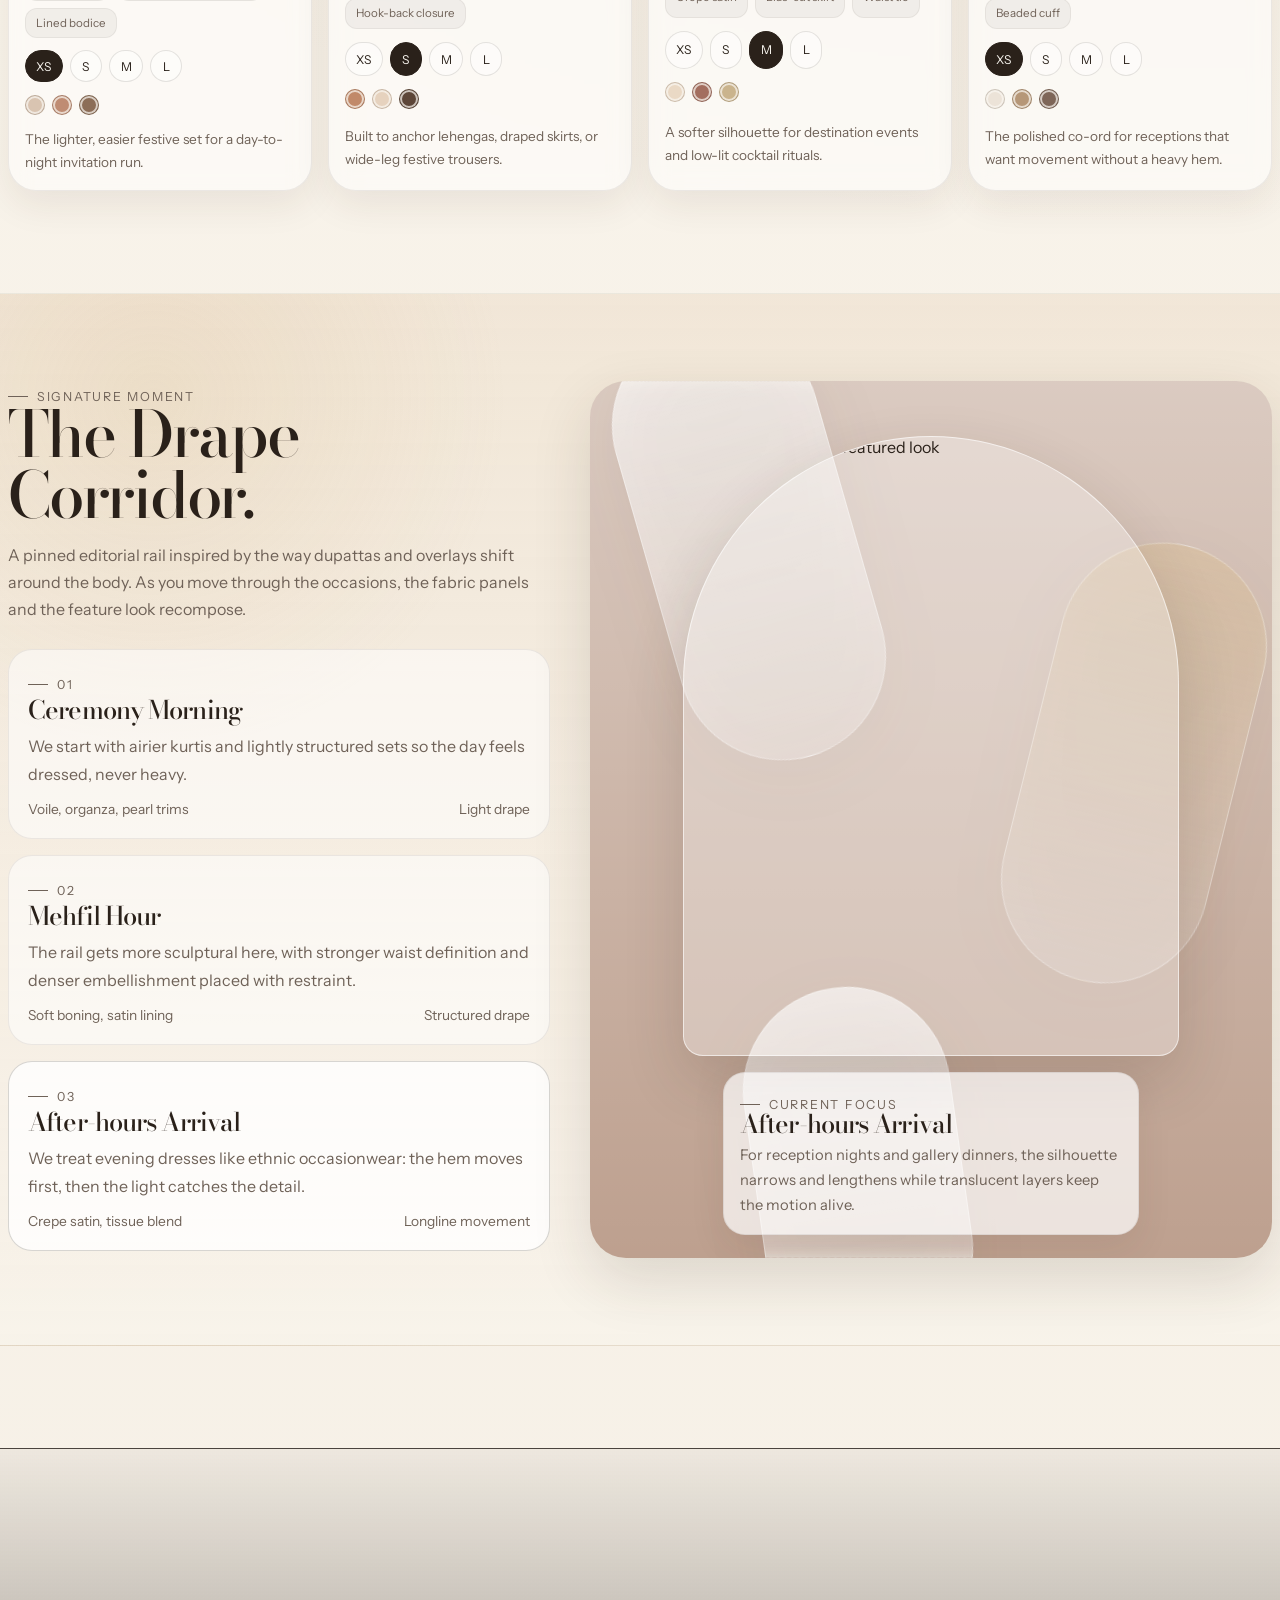
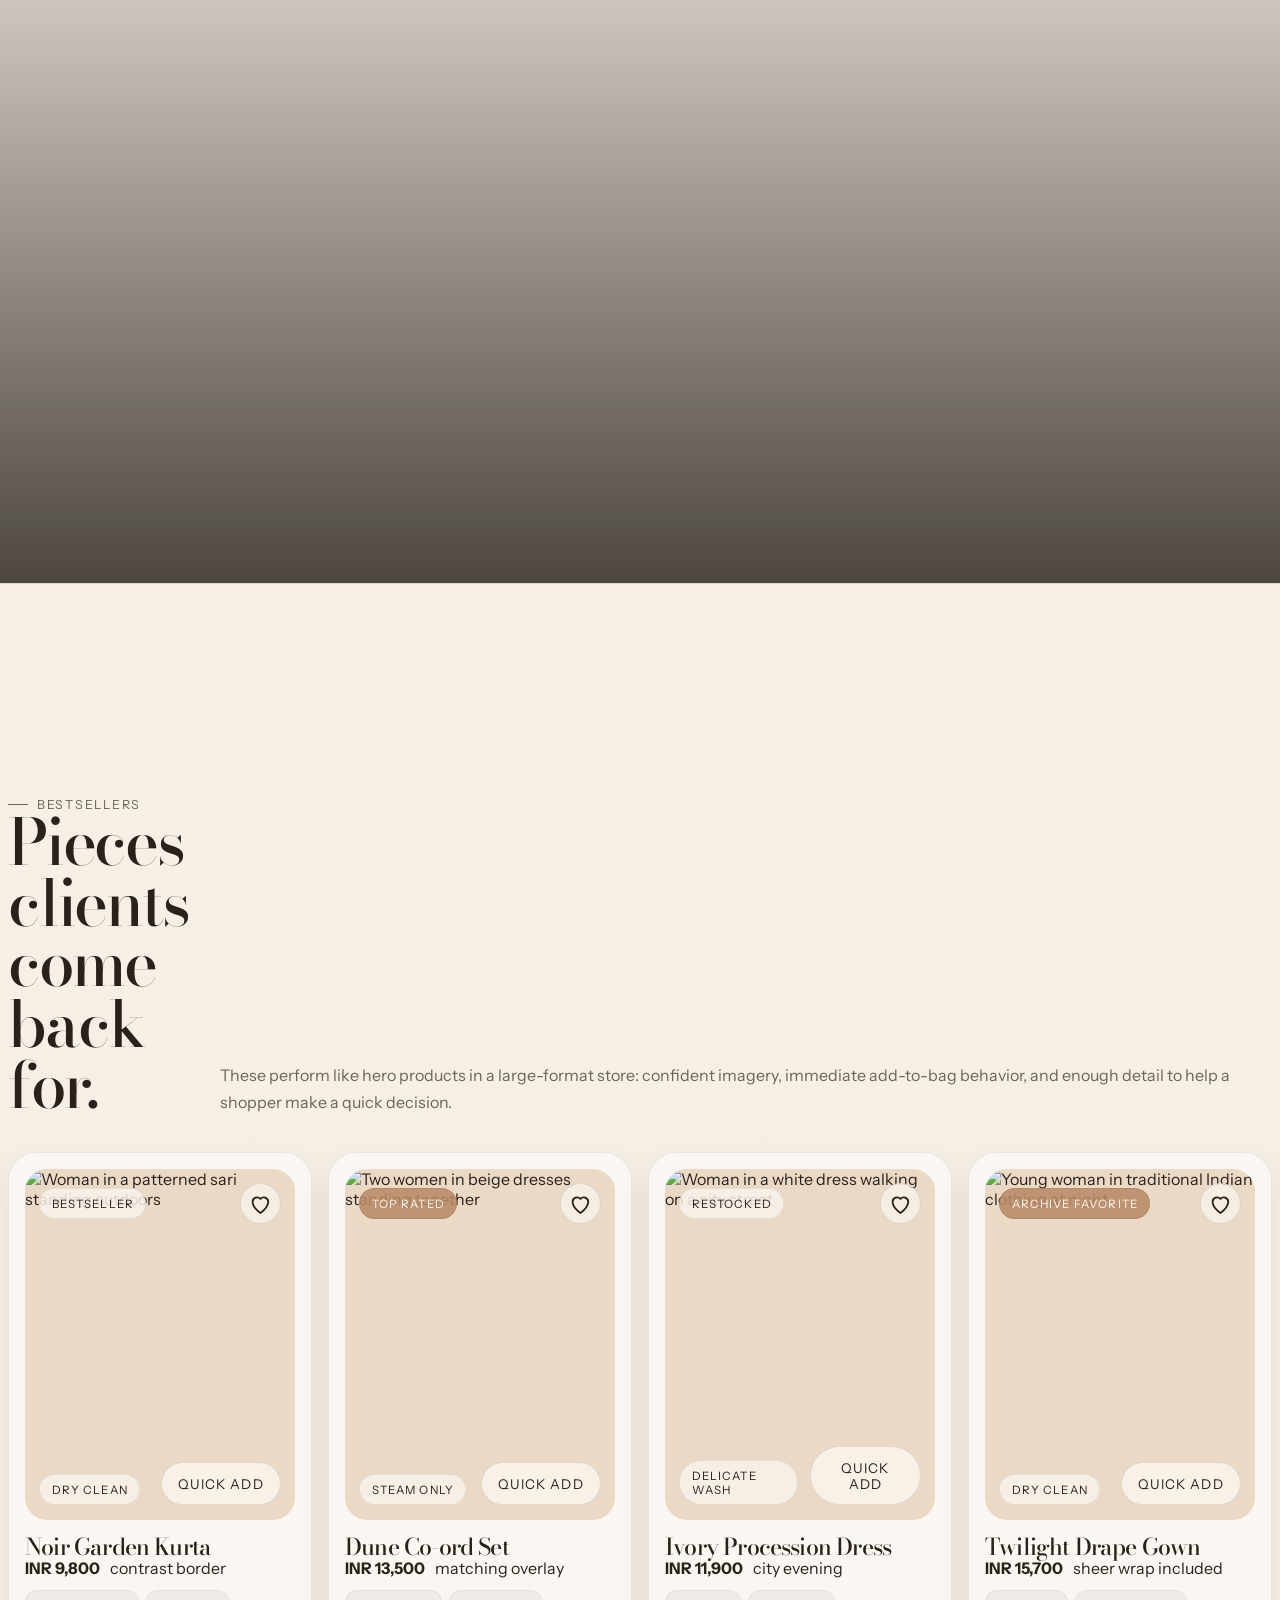
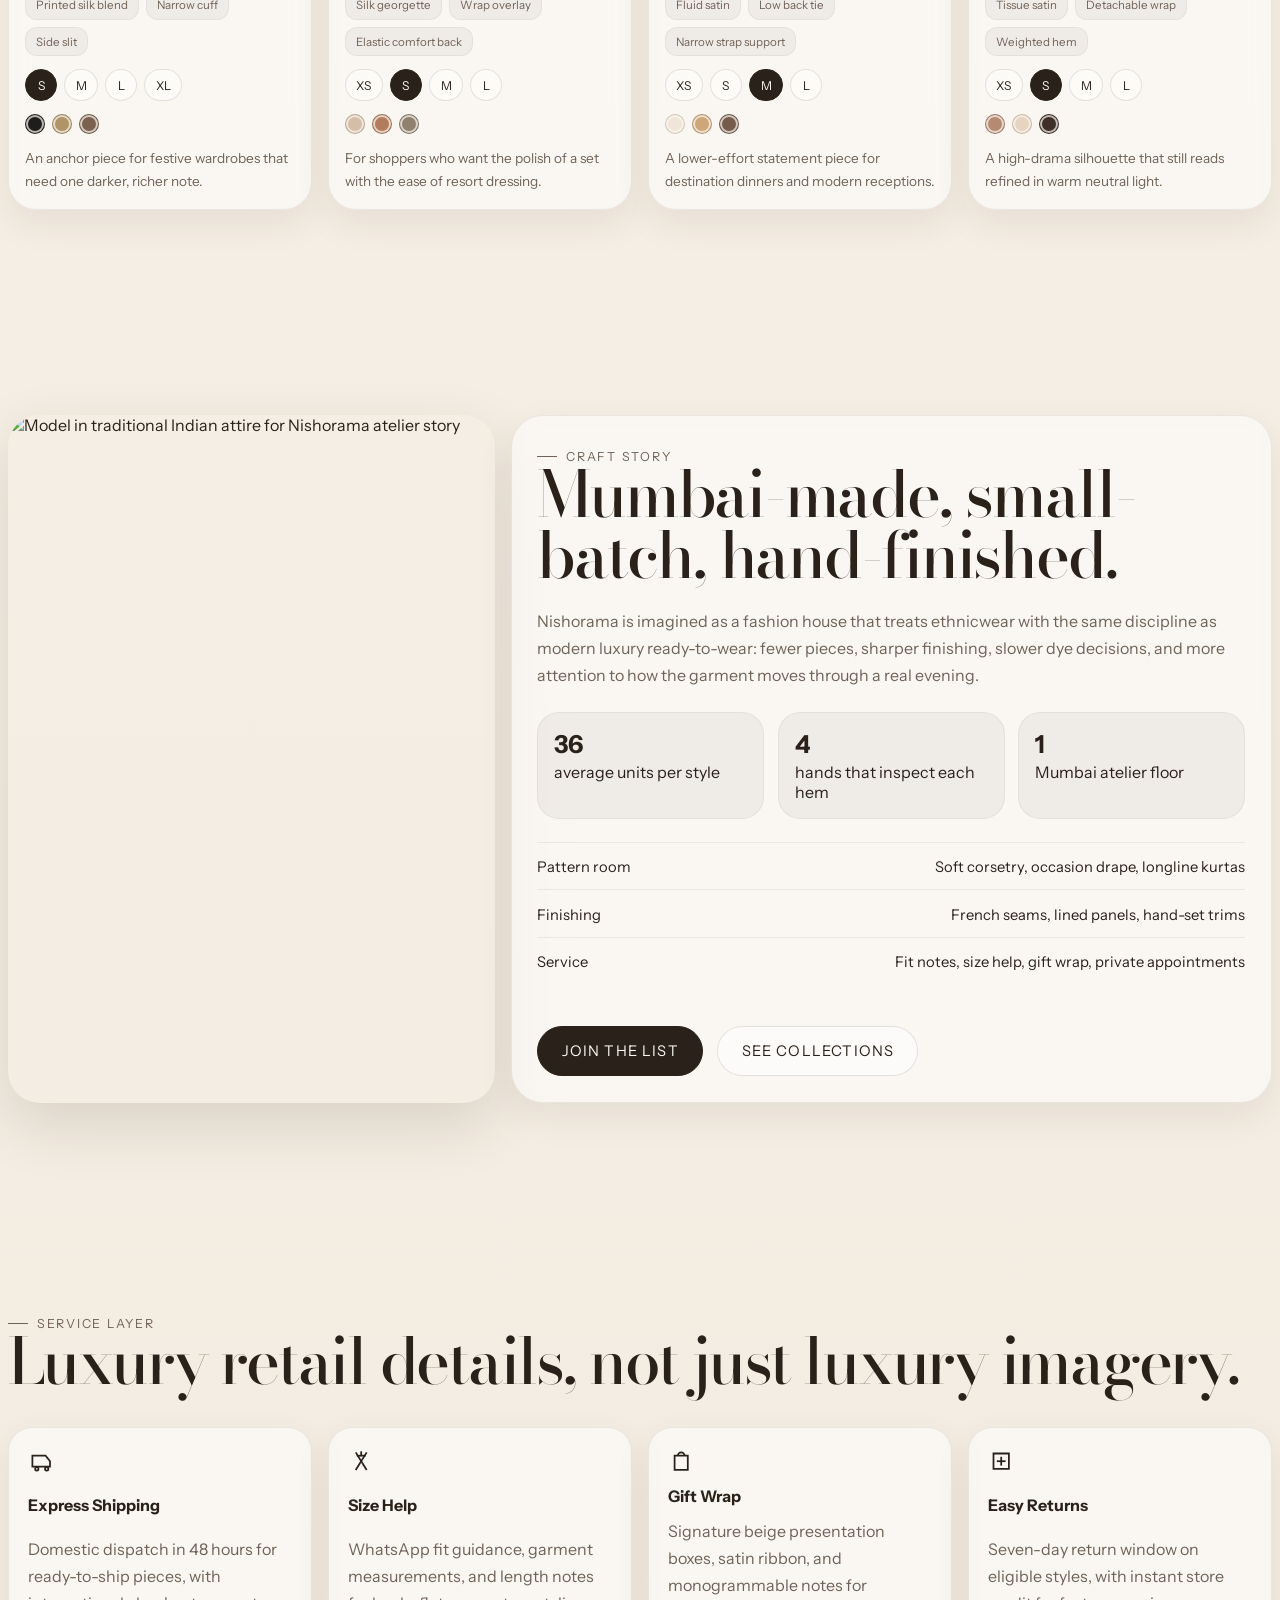
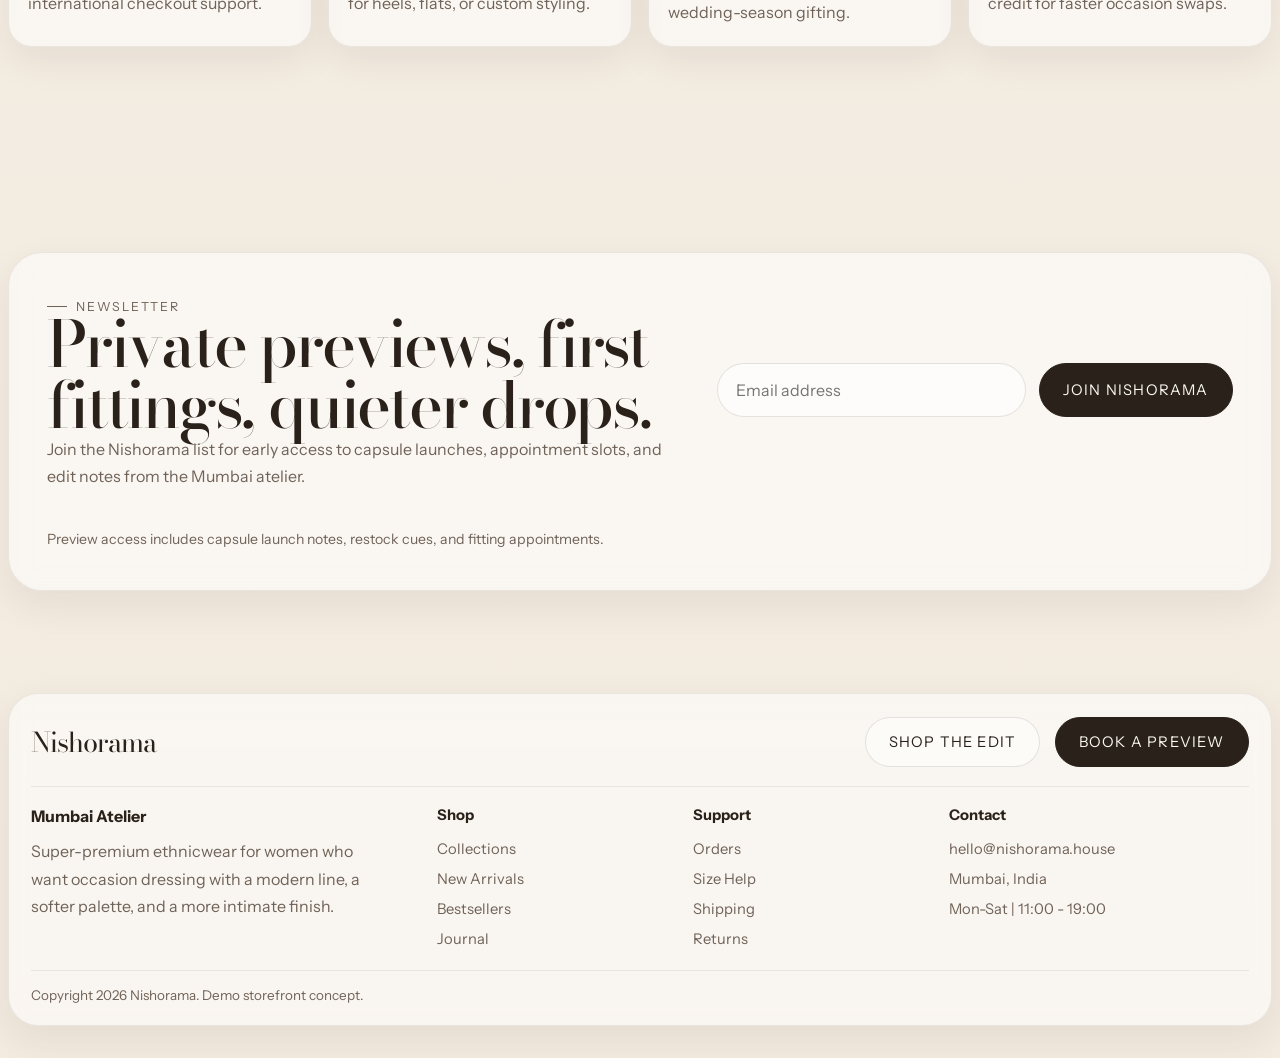
==== commit c187b601: "Improve homepage hero visibility" ====
--- a/index.html
+++ b/index.html
@@ -845,8 +845,8 @@
       border-radius: var(--radius-xl);
       overflow: hidden;
       background:
-        radial-gradient(circle at top, rgba(255, 255, 255, 0.8), transparent 36%),
-        linear-gradient(180deg, var(--hero-tone), rgba(234, 217, 197, 0.84));
+        radial-gradient(circle at top, rgba(255, 255, 255, 0.84), transparent 32%),
+        linear-gradient(180deg, #f6e8da, rgba(234, 217, 197, 0.94));
       box-shadow: var(--shadow);
       isolation: isolate;
     }
@@ -901,6 +901,7 @@
 
     .hero-note,
     .hero-index,
+    .hero-floating-card,
     .hero-side-card,
     .entry-card,
     .product-card,
@@ -914,6 +915,17 @@
       backdrop-filter: blur(10px);
     }
 
+    .hero-note,
+    .hero-index,
+    .hero-floating-card,
+    .hero-side-card,
+    .hero-side-card.large {
+      background-color: rgba(251, 248, 242, 0.92);
+      border-color: rgba(42, 33, 26, 0.1);
+      box-shadow: 0 24px 48px rgba(61, 41, 28, 0.16);
+      backdrop-filter: blur(18px) saturate(120%);
+    }
+
     .hero-note {
       position: absolute;
       left: 1rem;
@@ -923,6 +935,51 @@
       border-radius: 20px;
     }
 
+    .hero-floating-card {
+      position: absolute;
+      right: 1rem;
+      bottom: 1rem;
+      width: min(18rem, calc(100% - 2rem));
+      padding: 1rem 1.05rem;
+      border-radius: 22px;
+      background: linear-gradient(180deg, rgba(251, 248, 242, 0.96), rgba(245, 236, 223, 0.98));
+      border: 1px solid rgba(42, 33, 26, 0.12);
+      box-shadow: 0 24px 42px rgba(61, 41, 28, 0.2);
+      animation: floatCard 7.2s ease-in-out infinite;
+    }
+
+    .hero-floating-card strong {
+      display: block;
+      color: var(--ink);
+      margin-bottom: 0.5rem;
+      line-height: 1.25;
+      font-size: 1rem;
+    }
+
+    .hero-floating-card p {
+      margin-top: 0.65rem;
+      font-size: 0.88rem;
+      line-height: 1.55;
+    }
+
+    .hero-floating-tags {
+      display: flex;
+      flex-wrap: wrap;
+      gap: 0.45rem;
+      margin-top: 0.45rem;
+    }
+
+    .floating-pill {
+      padding: 0.38rem 0.58rem;
+      border-radius: 999px;
+      background: rgba(185, 138, 104, 0.12);
+      color: var(--ink);
+      border: 1px solid rgba(185, 138, 104, 0.16);
+      font-size: 0.74rem;
+      letter-spacing: 0.04em;
+      text-transform: uppercase;
+    }
+
     .hero-note strong,
     .hero-index strong,
     .hero-side-card strong {
@@ -944,7 +1001,7 @@
       top: 1rem;
       padding: 1rem;
       border-radius: 22px;
-      width: min(13.5rem, calc(100% - 3rem));
+      width: min(14.75rem, calc(100% - 3rem));
     }
 
     .hero-side {
@@ -963,7 +1020,7 @@
       display: grid;
       align-content: end;
       background:
-        linear-gradient(180deg, rgba(255, 255, 255, 0.2), rgba(255, 255, 255, 0.76)),
+        linear-gradient(180deg, rgba(255, 255, 255, 0.12), rgba(251, 248, 242, 0.92)),
         url("https://unsplash.com/photos/MOXm5jc8I0A/download?force=true&w=900&q=80") center/cover;
       color: var(--ink);
     }
@@ -971,6 +1028,35 @@
     .hero-side-card.large p {
       color: rgba(42, 33, 26, 0.82);
       max-width: 16rem;
+    }
+
+    .hero-side-kicker {
+      display: inline-flex;
+      align-items: center;
+      gap: 0.45rem;
+      width: fit-content;
+      padding: 0.42rem 0.72rem;
+      border-radius: 999px;
+      background: rgba(42, 33, 26, 0.08);
+      color: var(--ink);
+      font-size: 0.74rem;
+      letter-spacing: 0.1em;
+      text-transform: uppercase;
+    }
+
+    .hero-side-points {
+      display: grid;
+      gap: 0.55rem;
+      margin-top: 0.75rem;
+    }
+
+    .hero-side-points div {
+      display: flex;
+      justify-content: space-between;
+      gap: 1rem;
+      padding-top: 0.8rem;
+      border-top: 1px solid rgba(42, 33, 26, 0.08);
+      font-size: 0.92rem;
     }
 
     .hero-side-list {
@@ -985,6 +1071,17 @@
       padding-top: 0.85rem;
       border-top: 1px solid rgba(42, 33, 26, 0.08);
       font-size: 0.92rem;
+    }
+
+    @keyframes floatCard {
+      0%,
+      100% {
+        transform: translateY(0);
+      }
+
+      50% {
+        transform: translateY(-9px);
+      }
     }
 
     .collections-grid {
@@ -2095,6 +2192,16 @@
               <strong>Signature Cut</strong>
               <p>Bias panels and floating dupatta layers create movement without losing waist definition.</p>
             </div>
+            <div class="hero-floating-card" aria-label="Style edit highlights">
+              <span class="meta-label">Style Edit</span>
+              <strong>Soft glamour for weddings, brunches, and everything in between.</strong>
+              <div class="hero-floating-tags">
+                <span class="floating-pill">Bridesmaid ready</span>
+                <span class="floating-pill">Haldi glow</span>
+                <span class="floating-pill">Soft glam</span>
+              </div>
+              <p>Looks that flatter beautifully, photograph well, and still feel effortless after hours.</p>
+            </div>
           </div>
 
           <aside class="hero-side" data-reveal>
@@ -2102,21 +2209,26 @@
               <span class="meta-label">Private Preview</span>
               <strong>Appointment-only rail</strong>
               <p>For wedding guests, sangeet hosts, and after-hours dressing that needs a softer kind of drama.</p>
+              <div class="hero-floating-tags" style="margin-top:0.9rem;">
+                <span class="floating-pill">Book a style call</span>
+                <span class="floating-pill">View the edit</span>
+              </div>
             </article>
             <article class="hero-side-card">
-              <strong>Why it feels expensive</strong>
-              <div class="hero-side-list">
+              <span class="hero-side-kicker">For Her Calendar</span>
+              <strong style="margin-top:0.75rem;">Dressing ideas women keep coming back for.</strong>
+              <div class="hero-side-points">
                 <div>
-                  <span>French seams and facings</span>
-                  <span>Inside finish</span>
+                  <span>Haldi and mehendi</span>
+                  <span>Light drape</span>
                 </div>
                 <div>
-                  <span>Measured drape placement</span>
-                  <span>Visual balance</span>
+                  <span>Sangeet and cocktail nights</span>
+                  <span>Statement sleeves</span>
                 </div>
                 <div>
-                  <span>Small-batch dye lots</span>
-                  <span>Less than 40 units</span>
+                  <span>Wedding guests and brunch dates</span>
+                  <span>Soft shimmer</span>
                 </div>
               </div>
             </article>
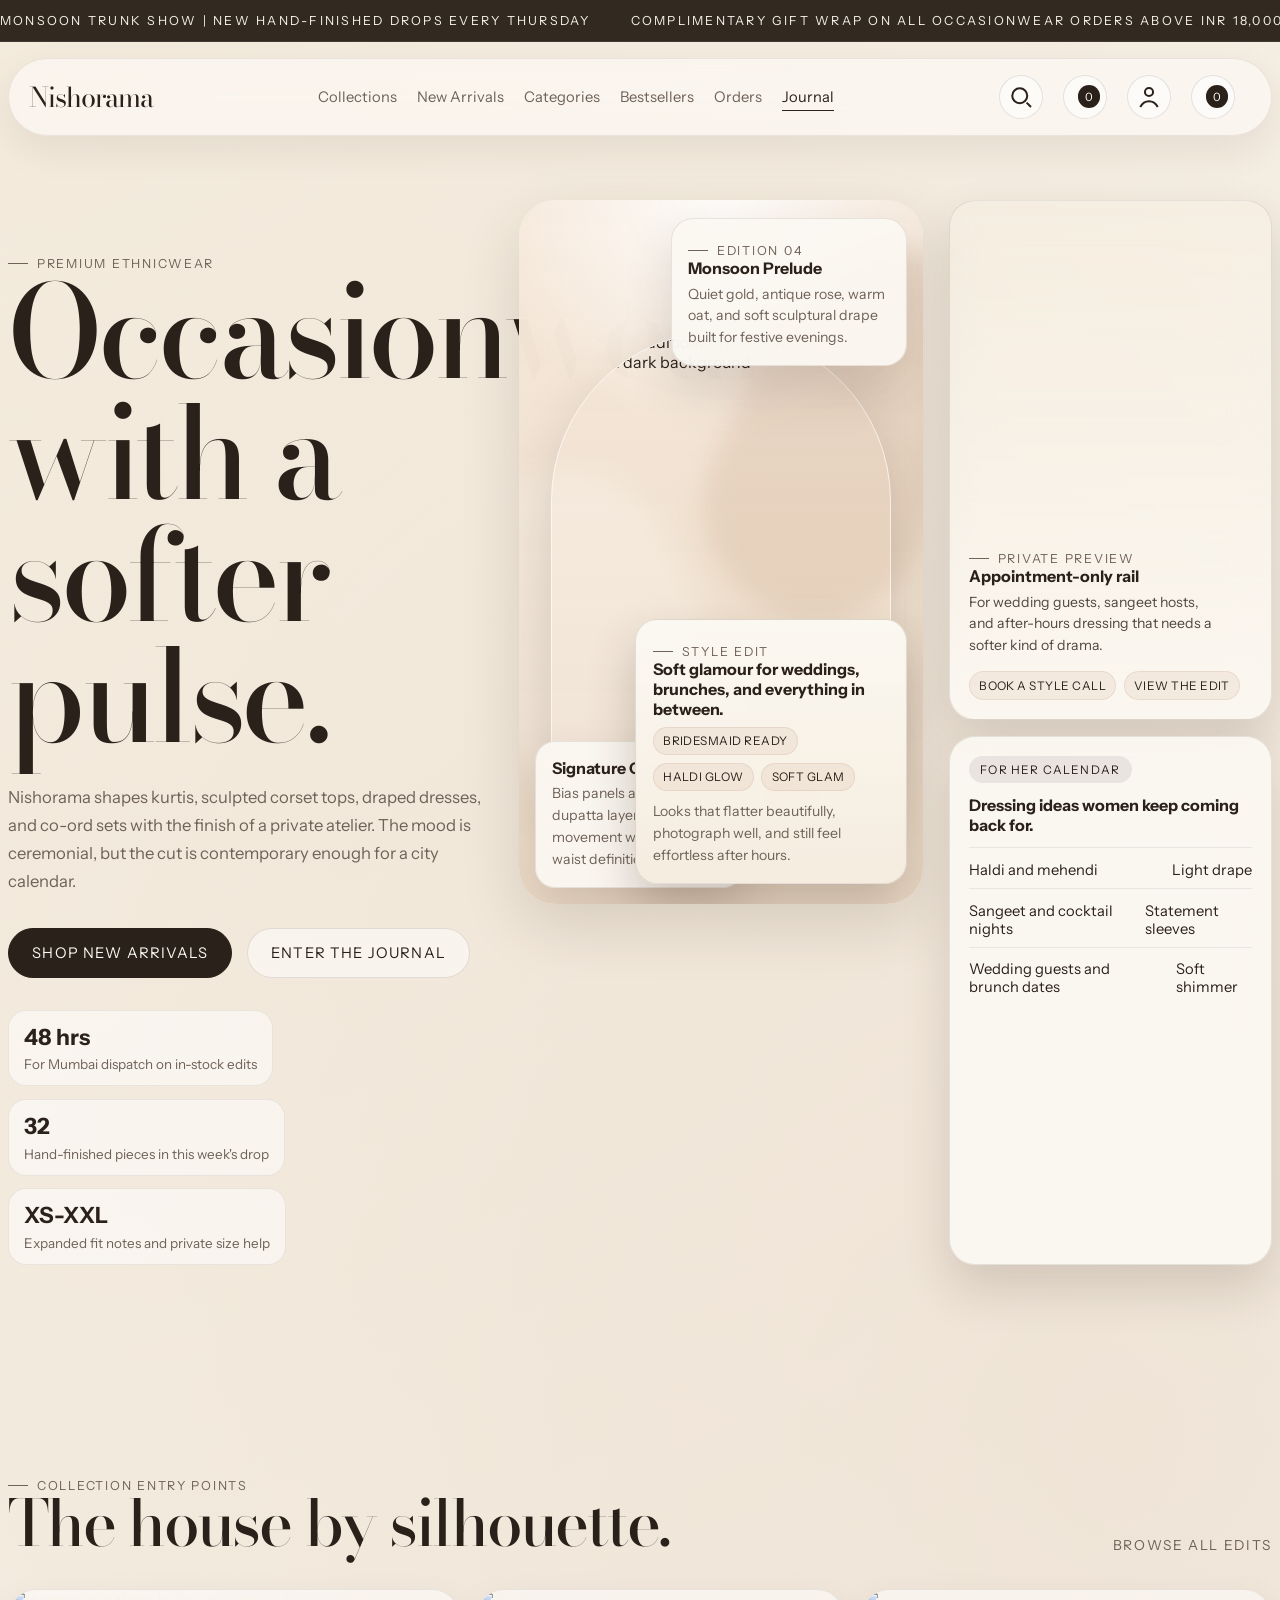
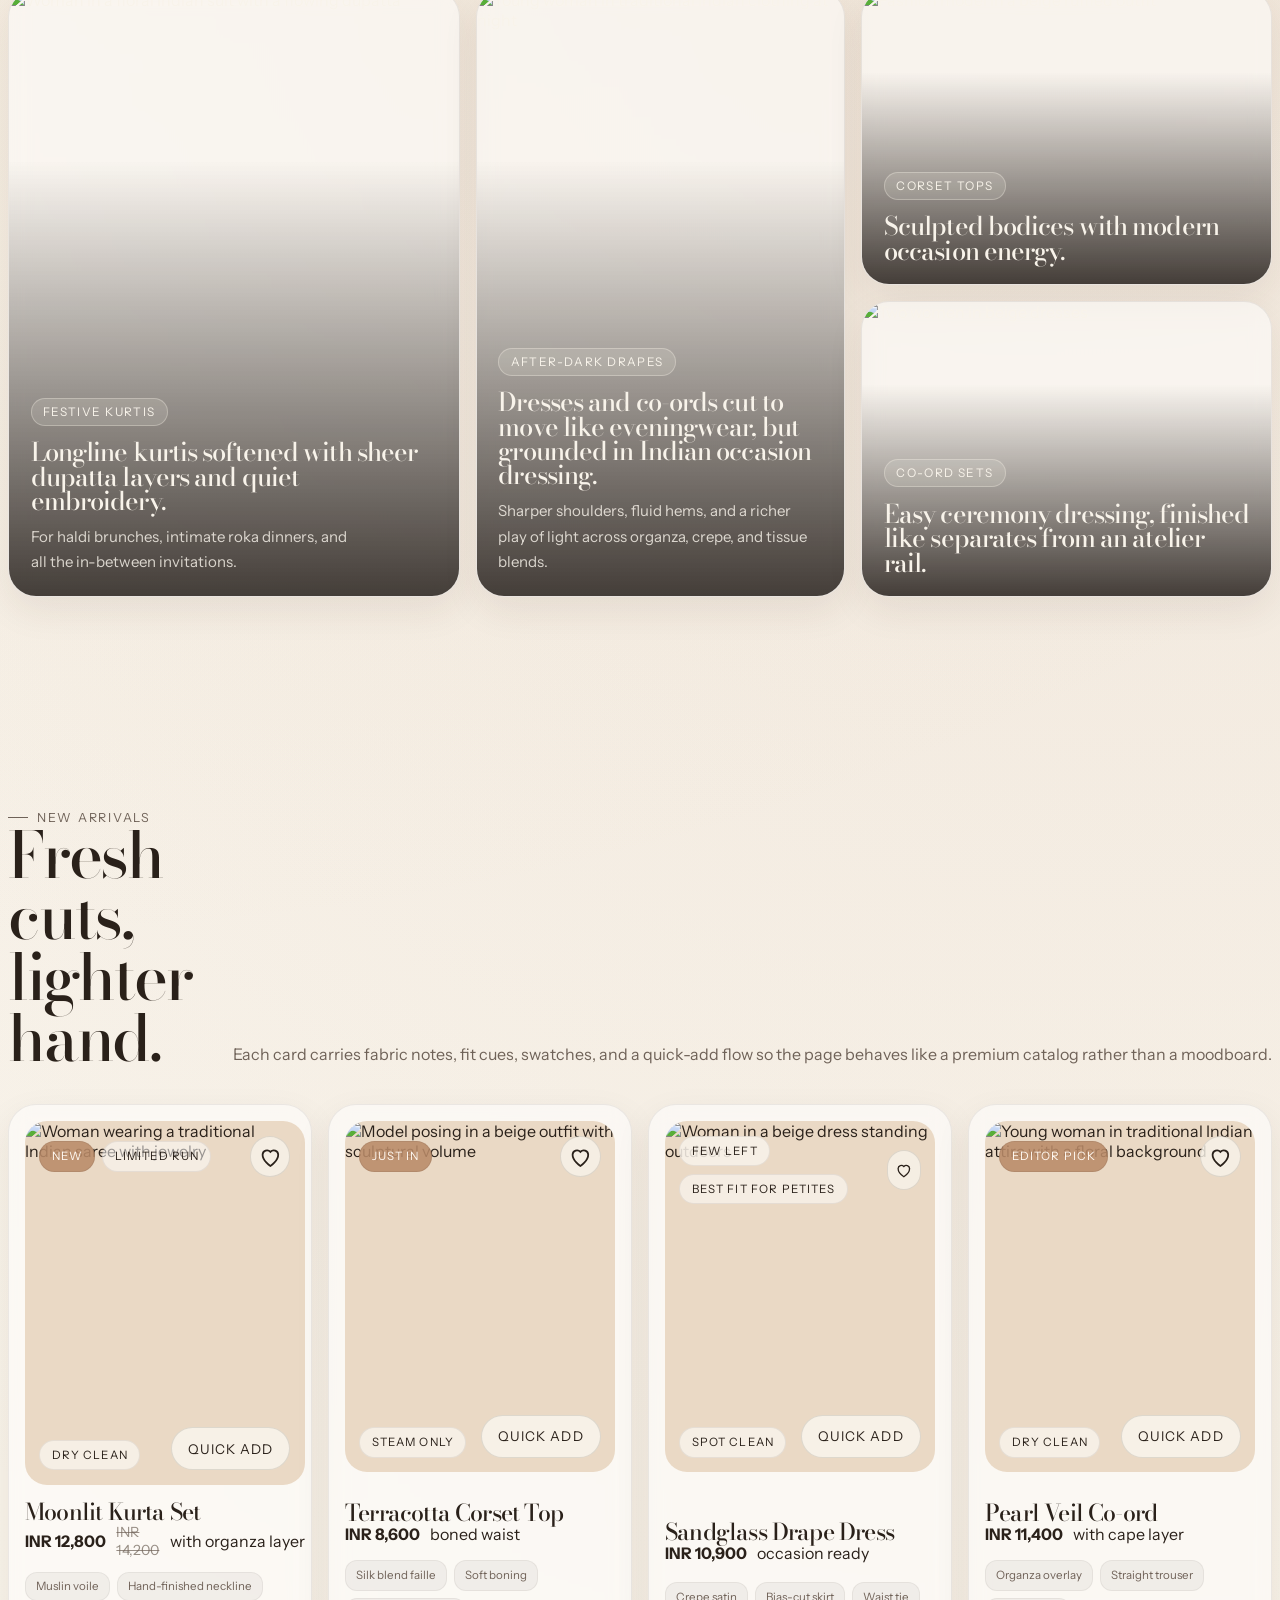
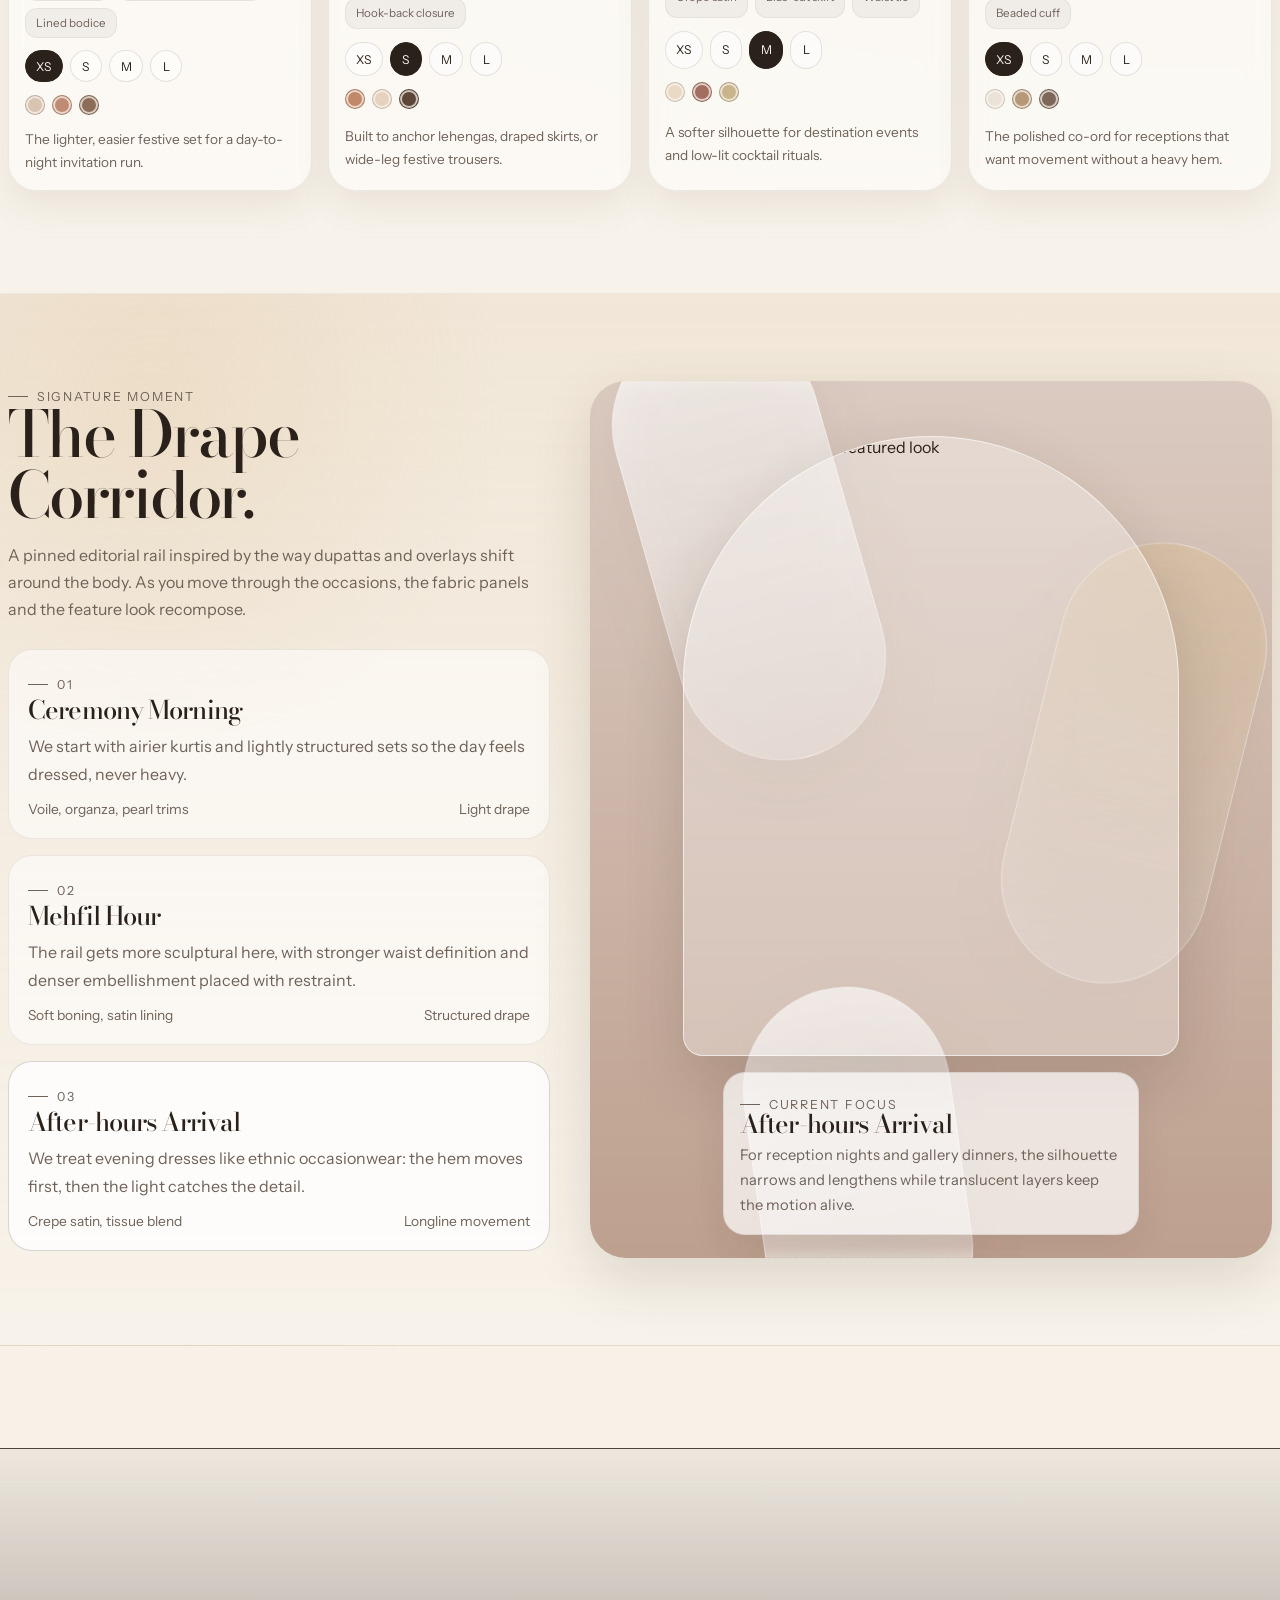
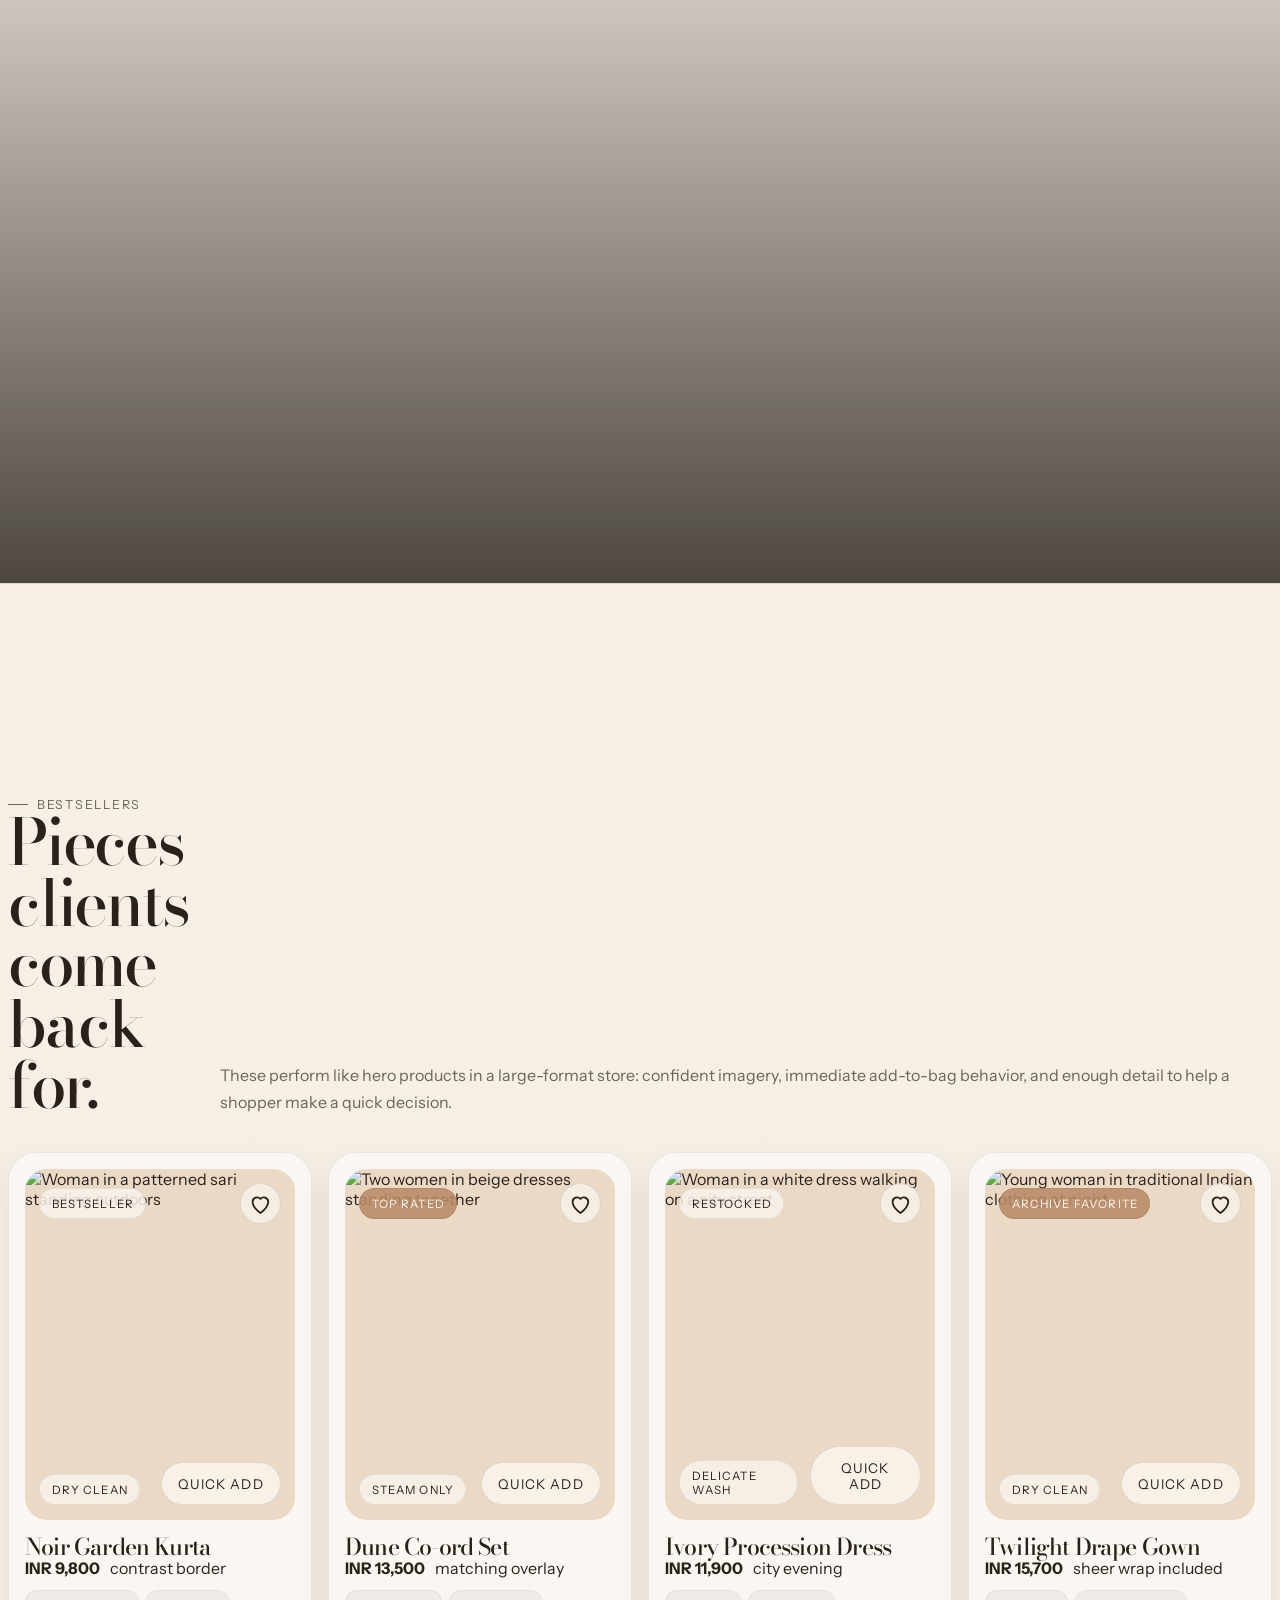
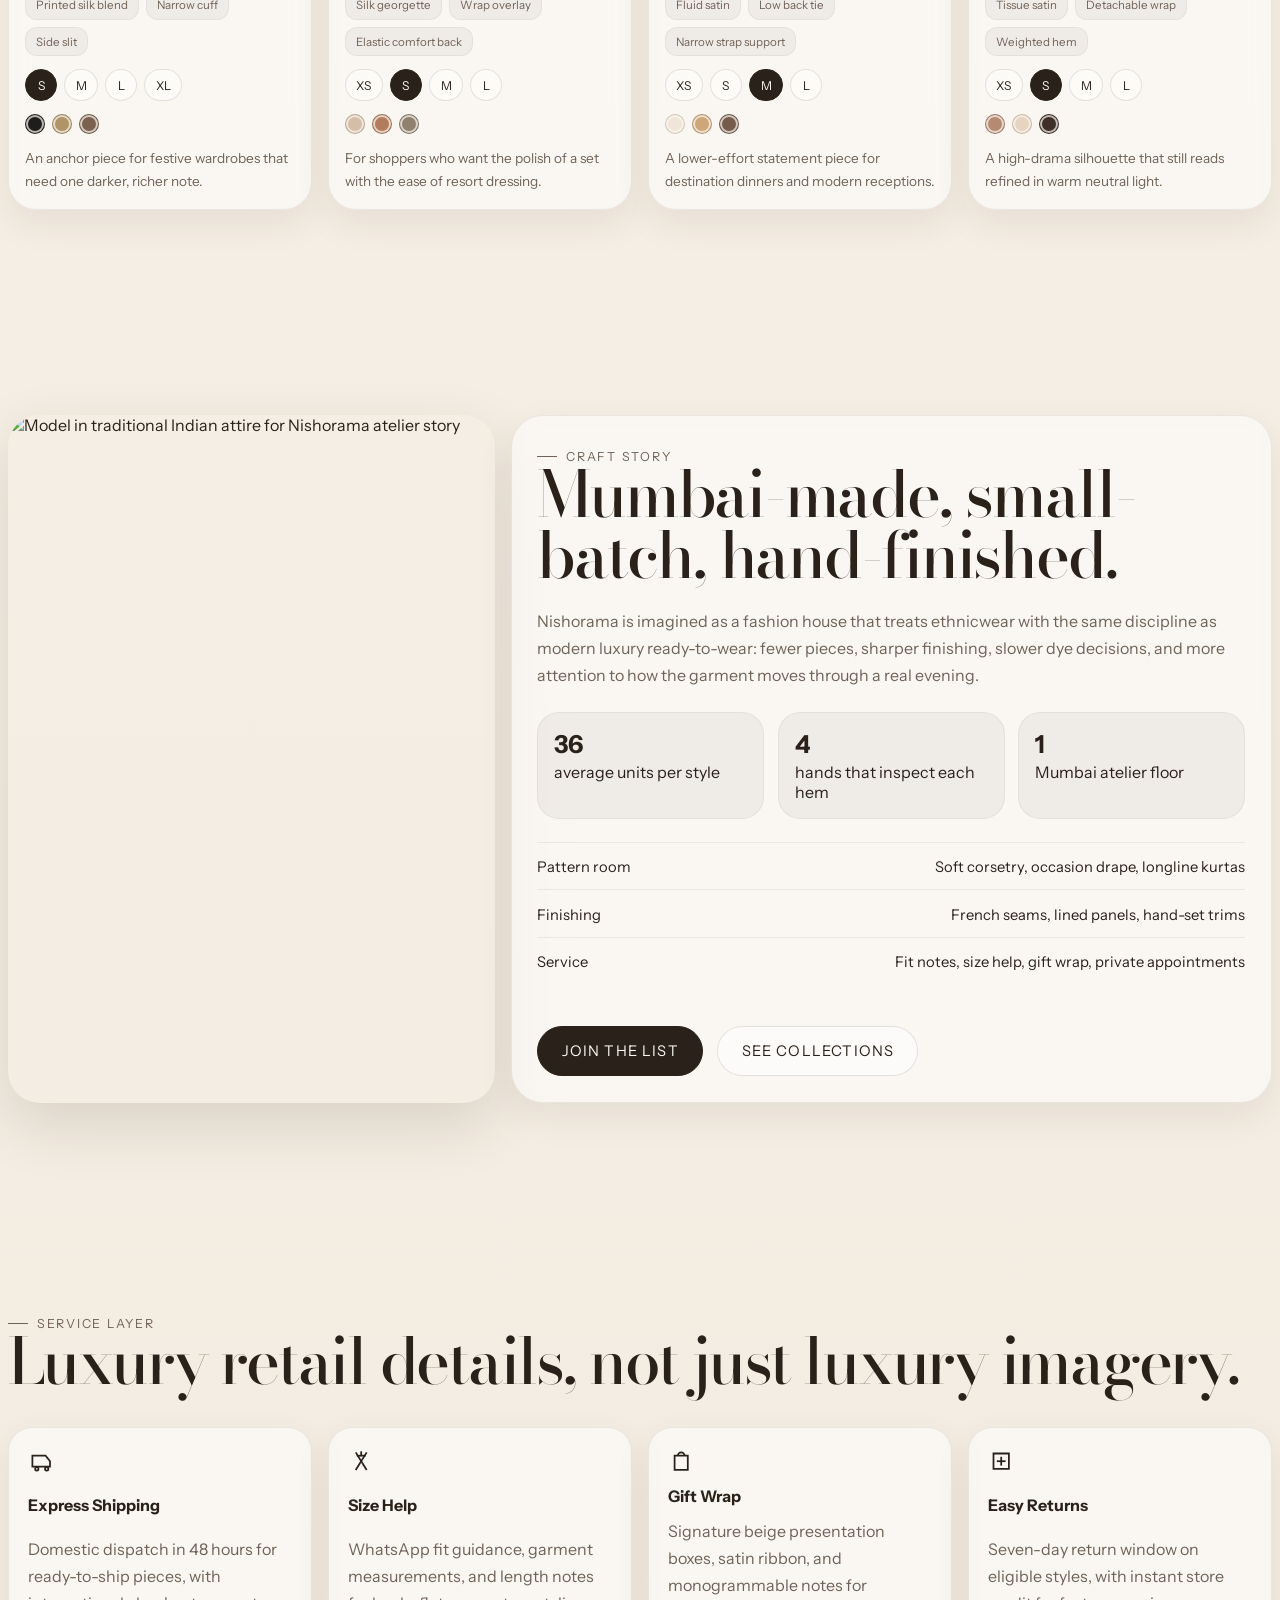
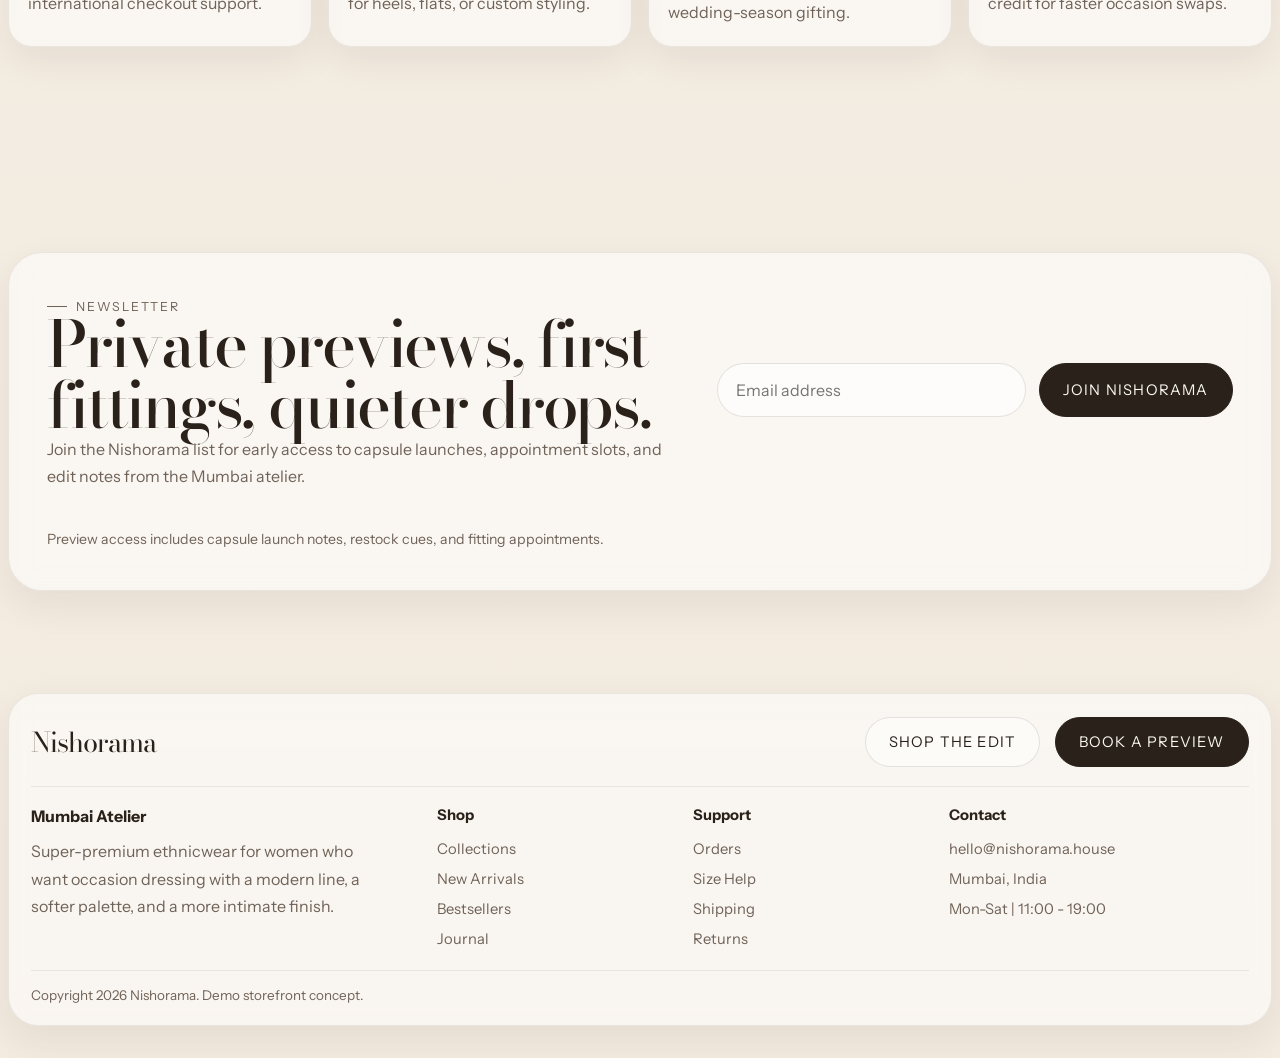
==== commit 6c428669: "Improve homepage overlay visibility" ====
--- a/index.html
+++ b/index.html
@@ -841,7 +841,7 @@
       min-height: 44rem;
       display: grid;
       place-items: center;
-      padding: 1.5rem;
+      padding: 2rem;
       border-radius: var(--radius-xl);
       overflow: hidden;
       background:
@@ -873,13 +873,14 @@
 
     .hero-image {
       position: relative;
-      width: min(100%, 30rem);
-      aspect-ratio: 0.82;
+      width: min(100%, 25.5rem);
+      aspect-ratio: 0.77;
       border-radius: 24rem 24rem 1.6rem 1.6rem;
       overflow: hidden;
       border: 1px solid rgba(255, 255, 255, 0.65);
       box-shadow: 0 28px 60px rgba(61, 41, 28, 0.18);
       animation: floatFigure 8s ease-in-out infinite;
+      z-index: 1;
     }
 
     @keyframes floatFigure {
@@ -933,19 +934,21 @@
       max-width: 13rem;
       padding: 1rem;
       border-radius: 20px;
+      z-index: 4;
     }
 
     .hero-floating-card {
       position: absolute;
       right: 1rem;
-      bottom: 1rem;
-      width: min(18rem, calc(100% - 2rem));
+      bottom: 1.25rem;
+      width: min(17rem, calc(100% - 2rem));
       padding: 1rem 1.05rem;
       border-radius: 22px;
-      background: linear-gradient(180deg, rgba(251, 248, 242, 0.96), rgba(245, 236, 223, 0.98));
+      background: linear-gradient(180deg, rgba(251, 248, 242, 0.98), rgba(245, 236, 223, 0.99));
       border: 1px solid rgba(42, 33, 26, 0.12);
-      box-shadow: 0 24px 42px rgba(61, 41, 28, 0.2);
+      box-shadow: 0 24px 48px rgba(61, 41, 28, 0.24);
       animation: floatCard 7.2s ease-in-out infinite;
+      z-index: 5;
     }
 
     .hero-floating-card strong {
@@ -998,10 +1001,11 @@
     .hero-index {
       position: absolute;
       right: 1rem;
-      top: 1rem;
+      top: 1.15rem;
       padding: 1rem;
       border-radius: 22px;
       width: min(14.75rem, calc(100% - 3rem));
+      z-index: 4;
     }
 
     .hero-side {
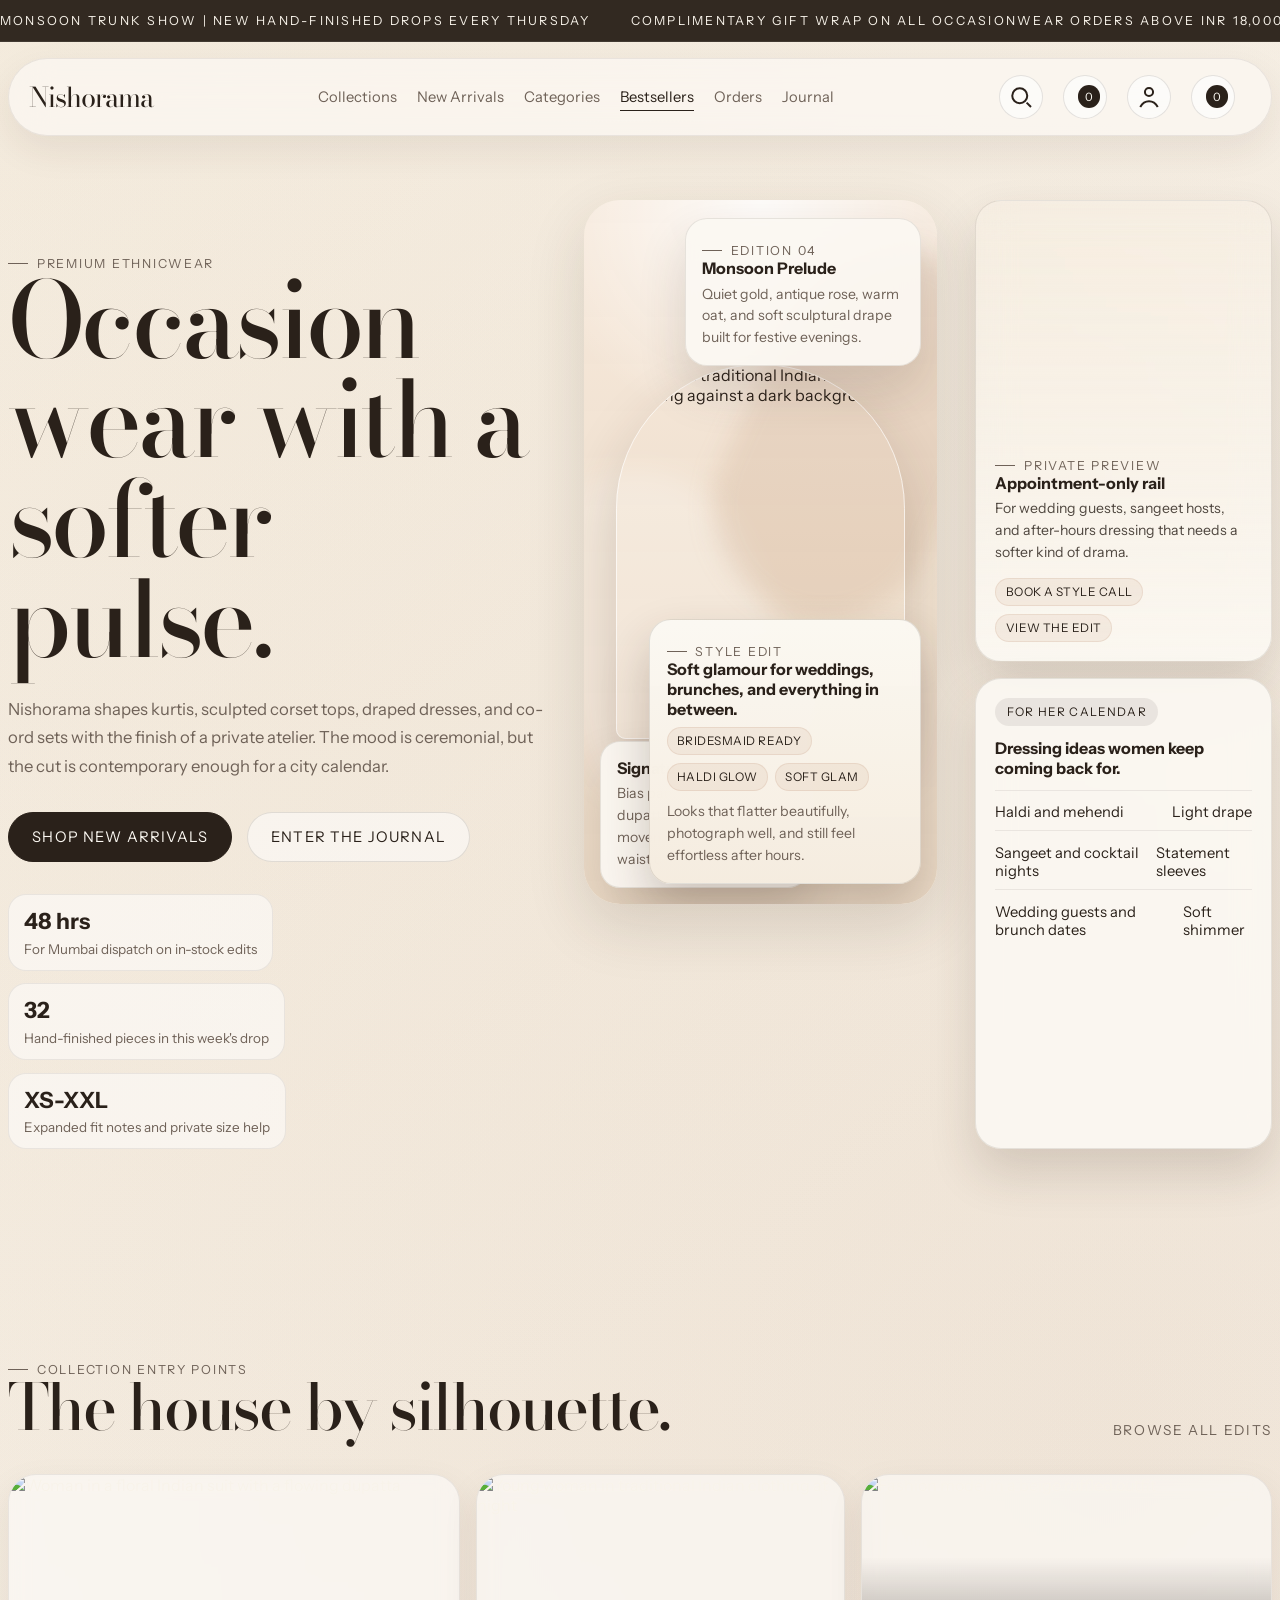
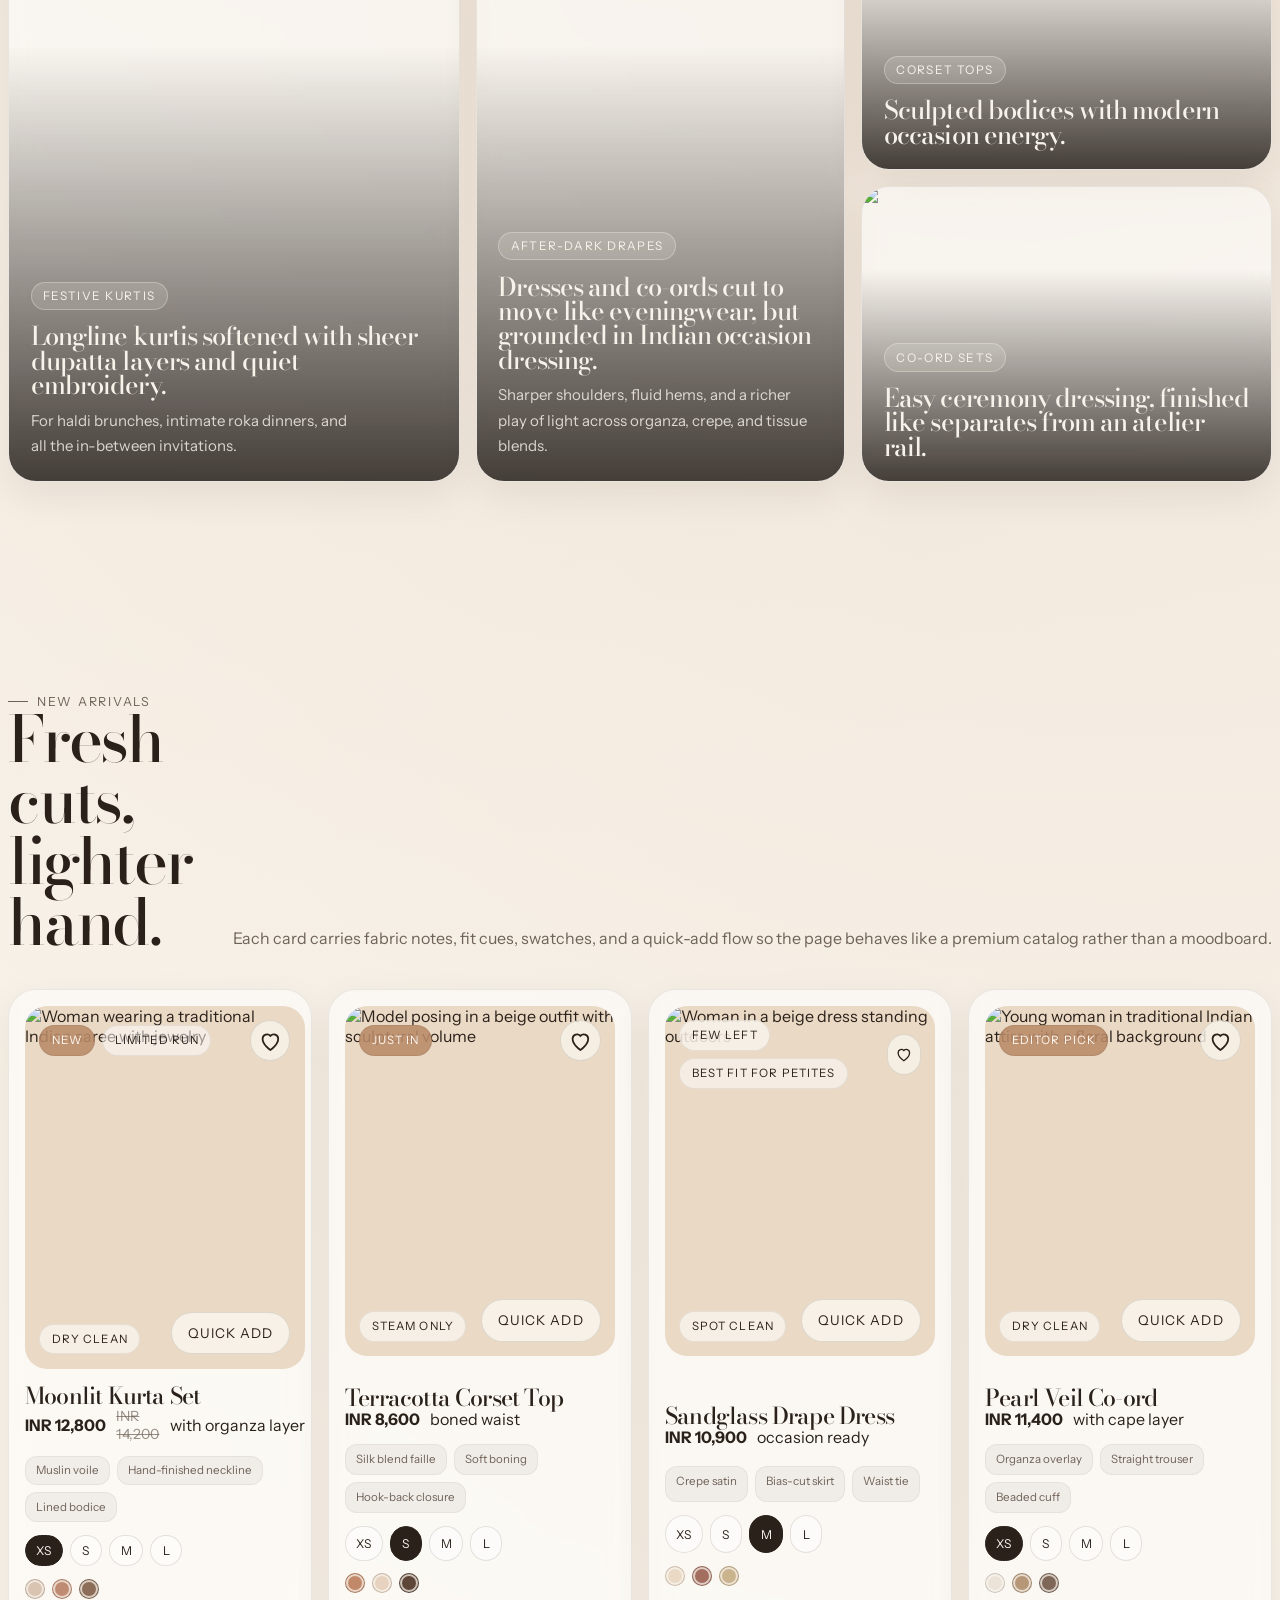
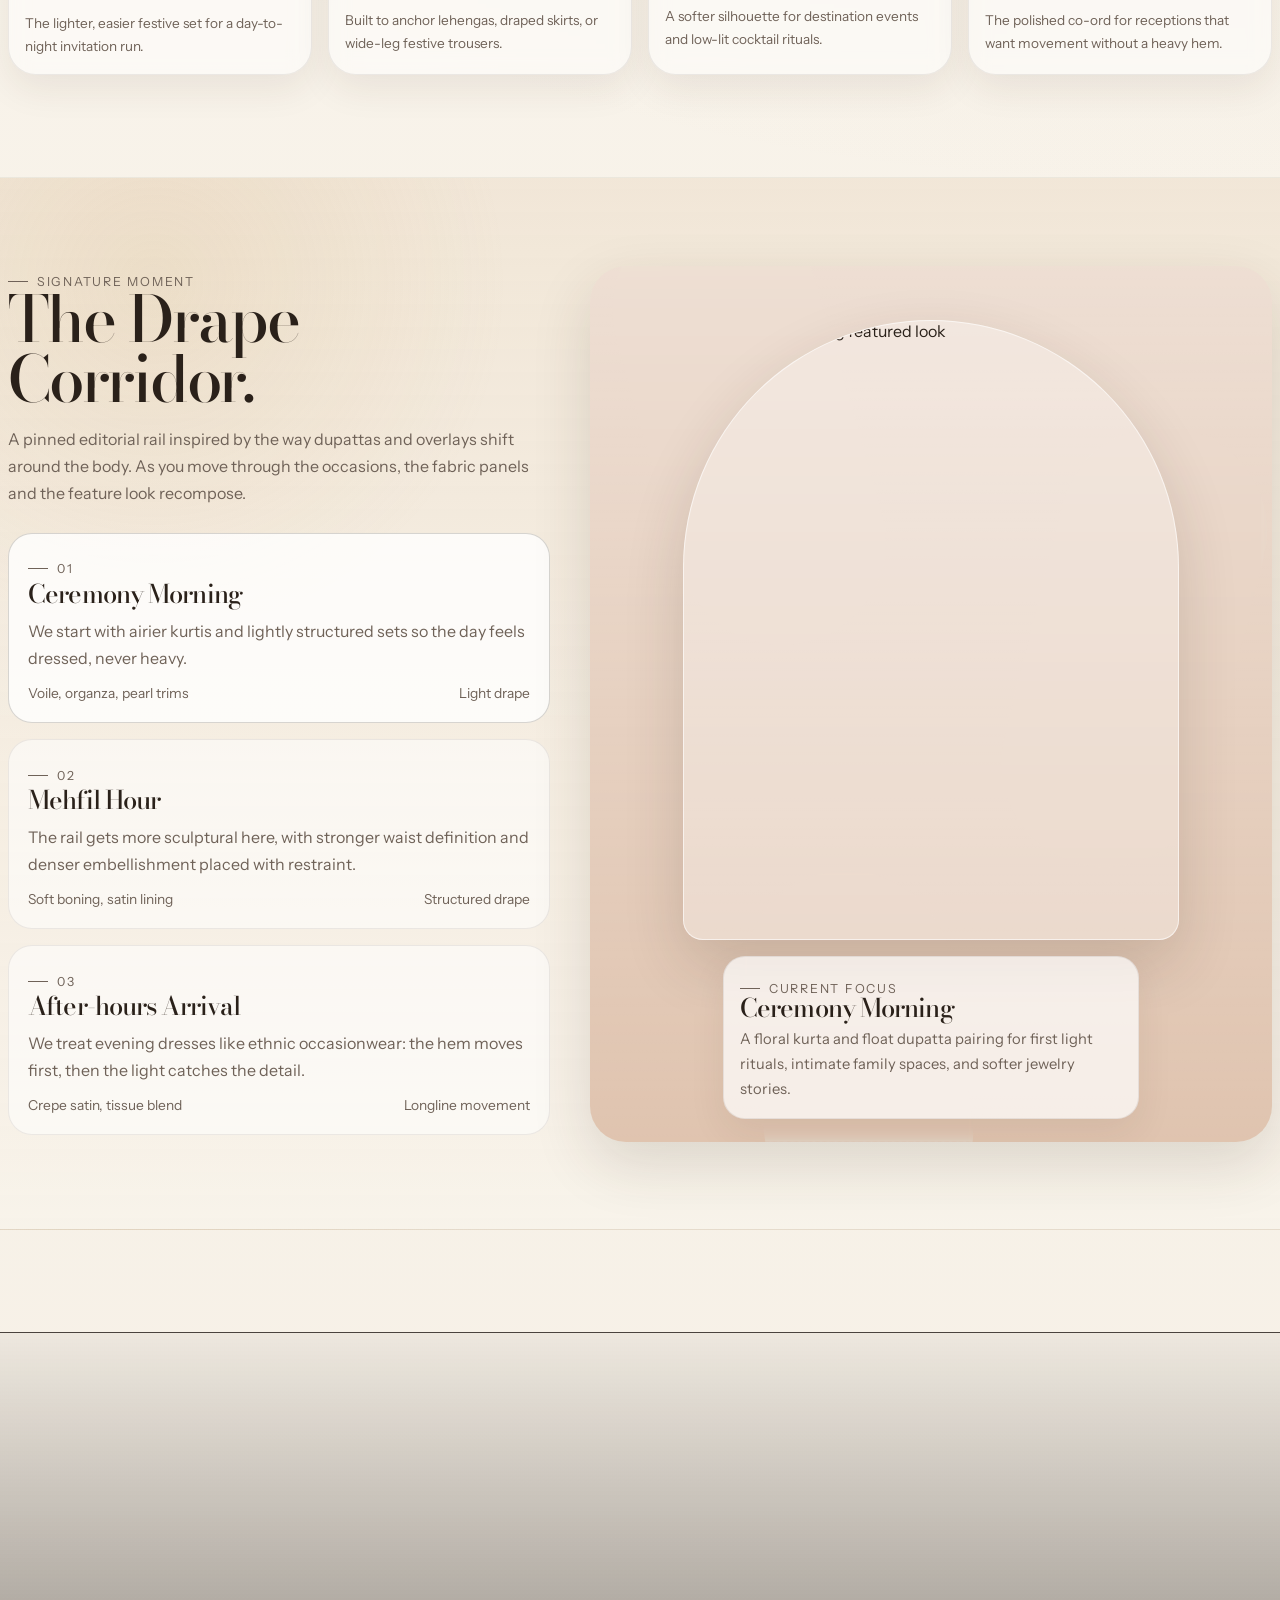
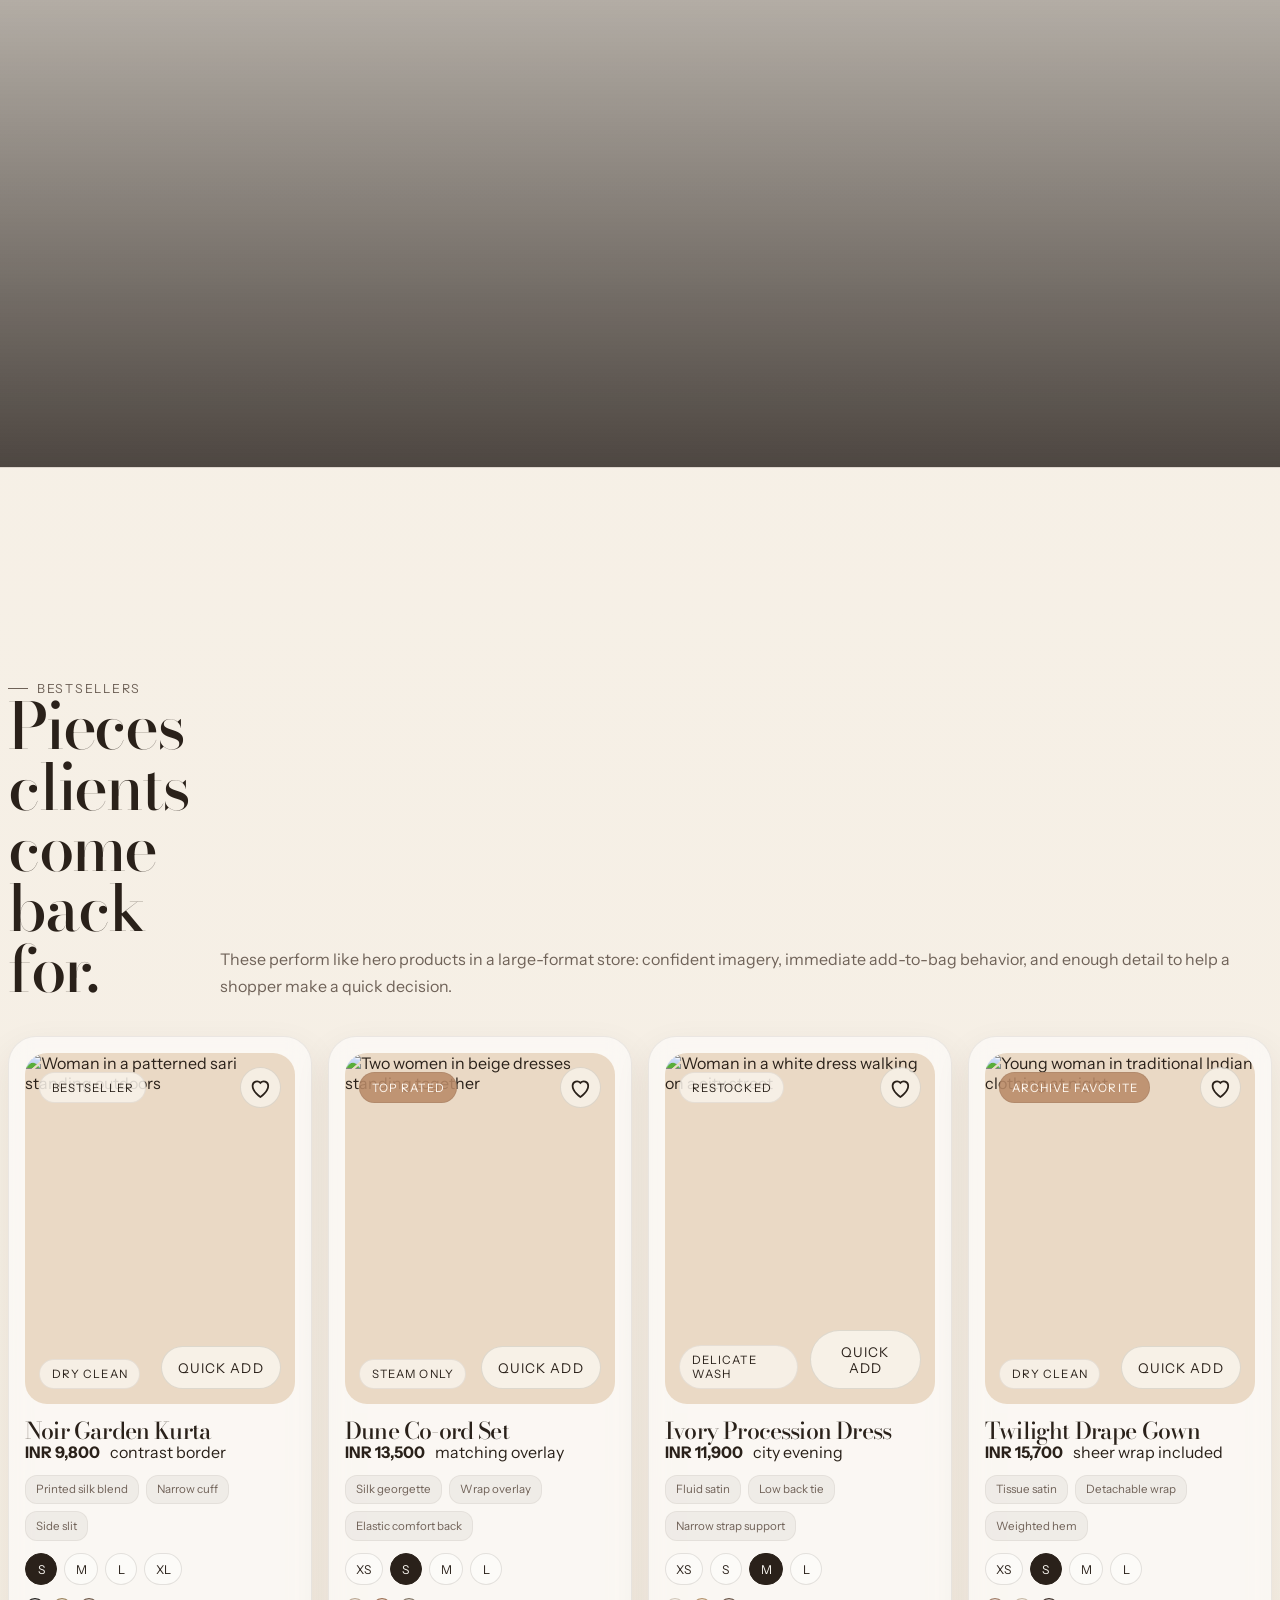
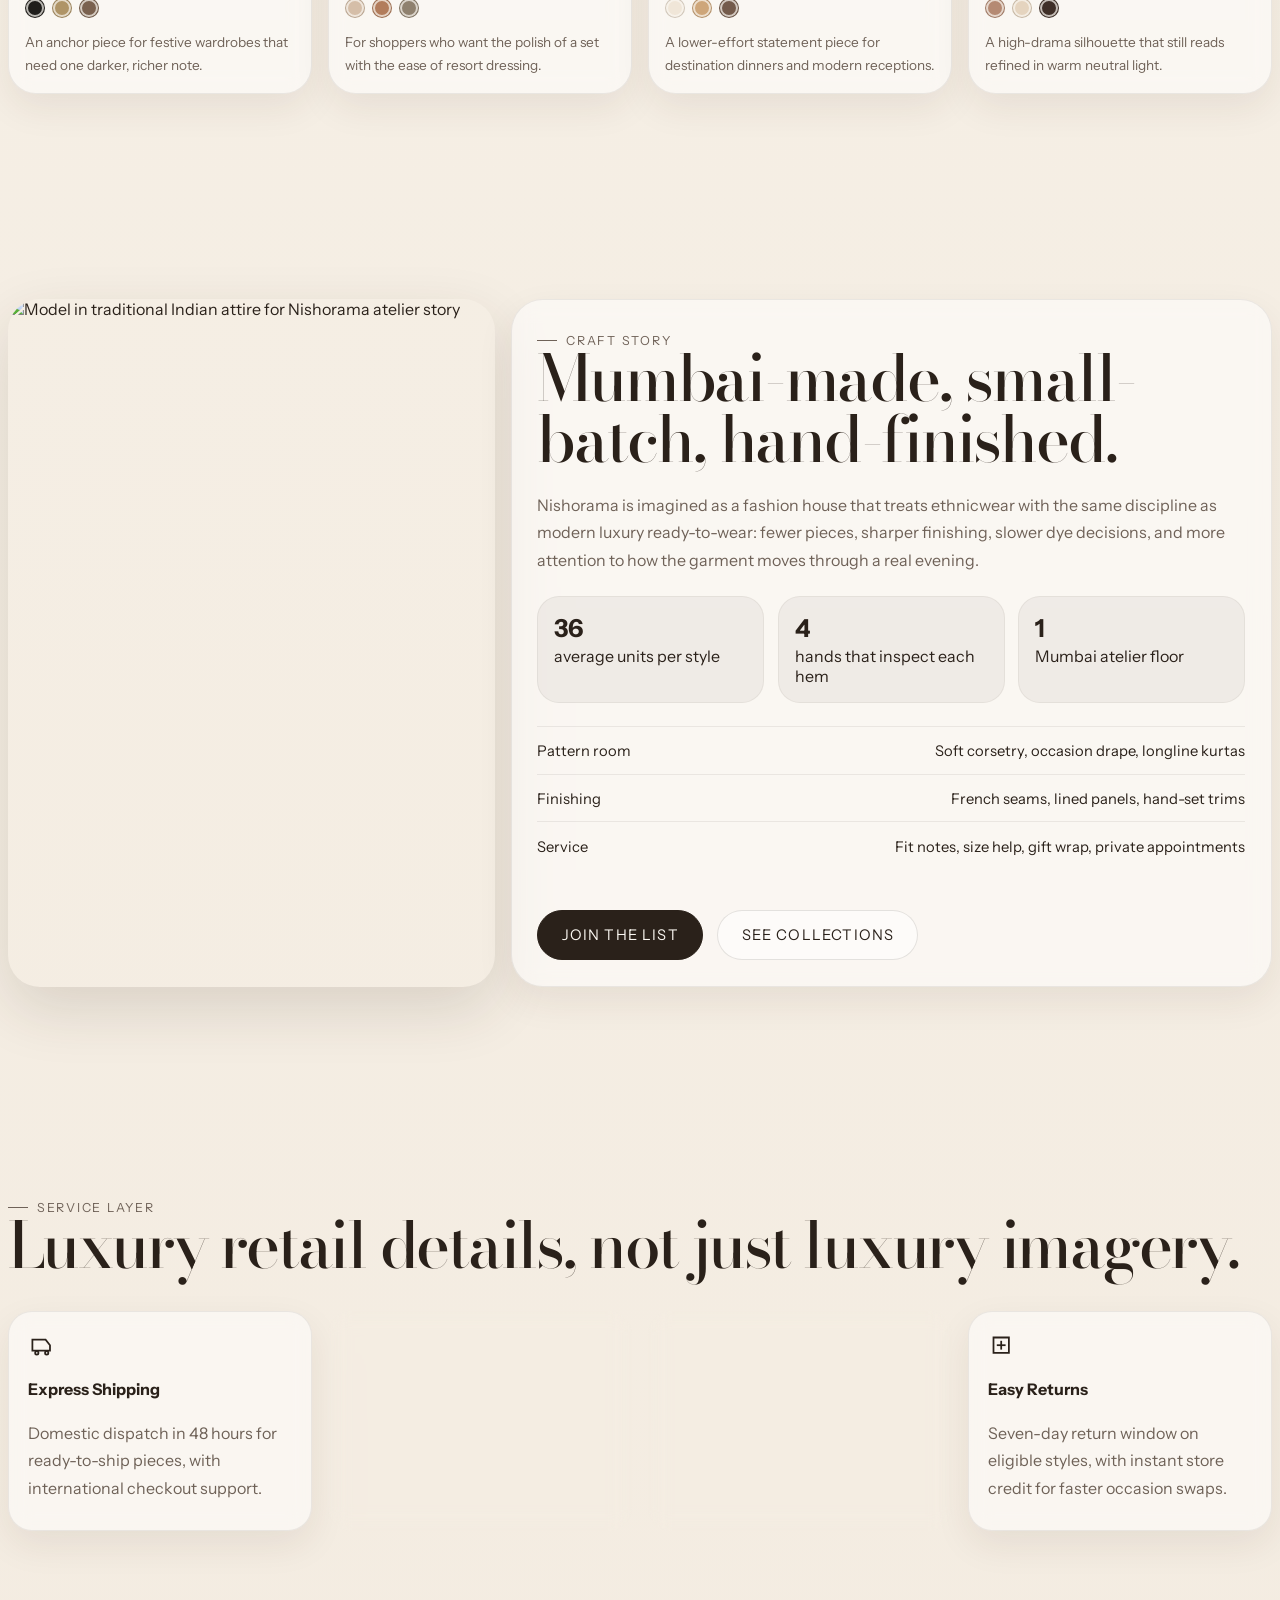
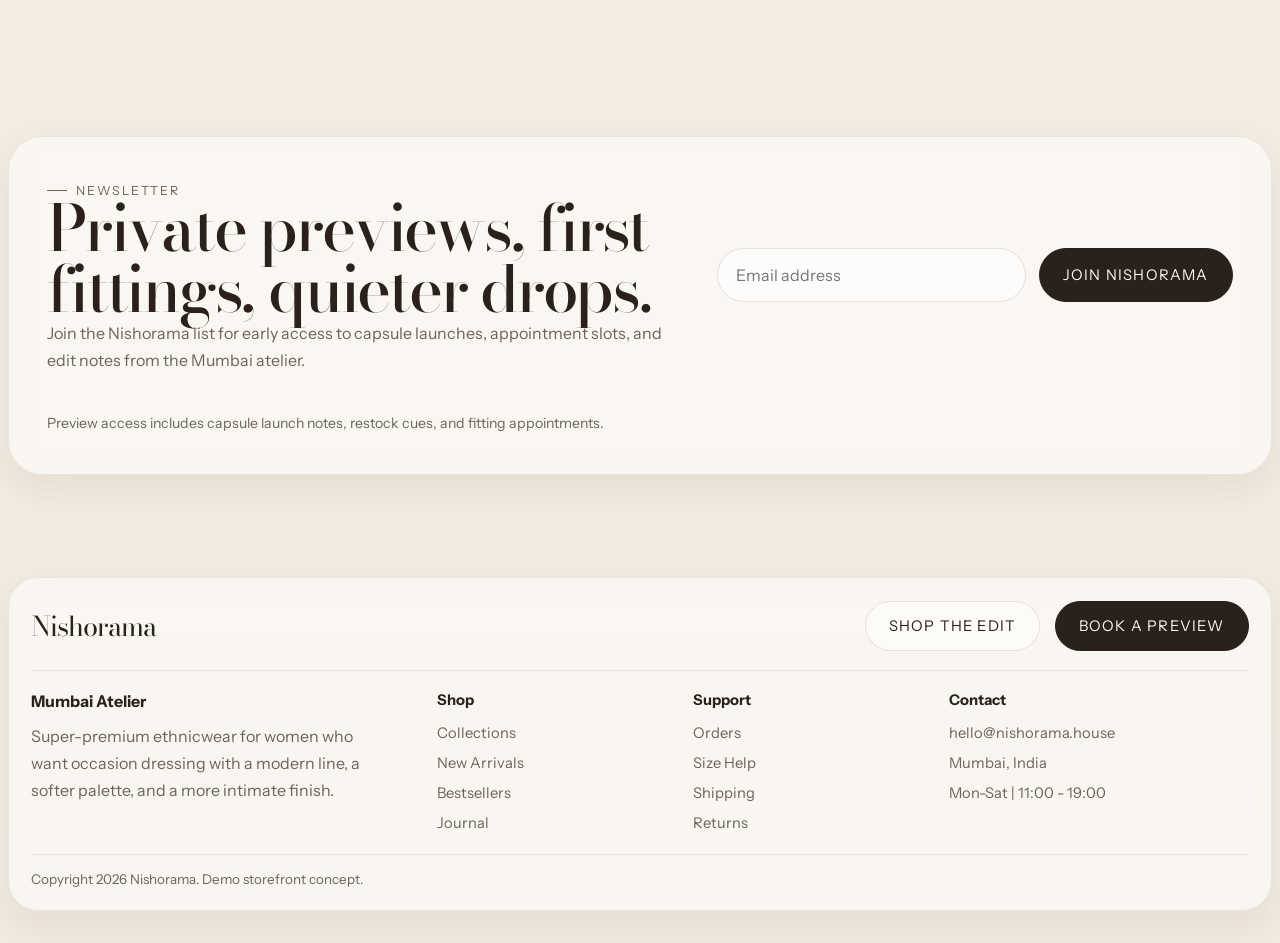
==== commit ee4fef58: "Improve hero headline visibility" ====
--- a/index.html
+++ b/index.html
@@ -160,7 +160,8 @@
     }
 
     h1 {
-      font-size: clamp(3.8rem, 11vw, 8rem);
+      font-size: clamp(3.2rem, 8.2vw, 6.9rem);
+      max-width: 10.5ch;
     }
 
     h2 {
@@ -751,13 +752,14 @@
 
     .hero-grid {
       display: grid;
-      grid-template-columns: minmax(0, 1.2fr) minmax(320px, 1fr) minmax(0, 0.8fr);
-      gap: clamp(1.25rem, 2vw, 2rem);
+      grid-template-columns: minmax(0, 1.45fr) minmax(300px, 0.95fr) minmax(0, 0.8fr);
+      gap: clamp(1.5rem, 3vw, 3rem);
       align-items: start;
     }
 
     .hero-copy {
       padding-top: clamp(1rem, 4vw, 3rem);
+      max-width: 46rem;
     }
 
     .hero-copy p {
@@ -1872,7 +1874,8 @@
       }
 
       h1 {
-        font-size: clamp(3rem, 17vw, 4.5rem);
+        font-size: clamp(2.7rem, 15vw, 4.2rem);
+        max-width: 100%;
       }
 
       h2 {
@@ -2156,7 +2159,7 @@
         <div class="hero-grid">
           <div class="hero-copy" data-reveal>
             <span class="eyebrow">Premium Ethnicwear</span>
-            <h1>Occasionwear with a softer pulse.</h1>
+            <h1>Occasion wear with a softer pulse.</h1>
             <p>
               Nishorama shapes kurtis, sculpted corset tops, draped dresses, and co-ord sets with the finish of a private atelier. The mood is ceremonial, but the cut is contemporary enough for a city calendar.
             </p>
